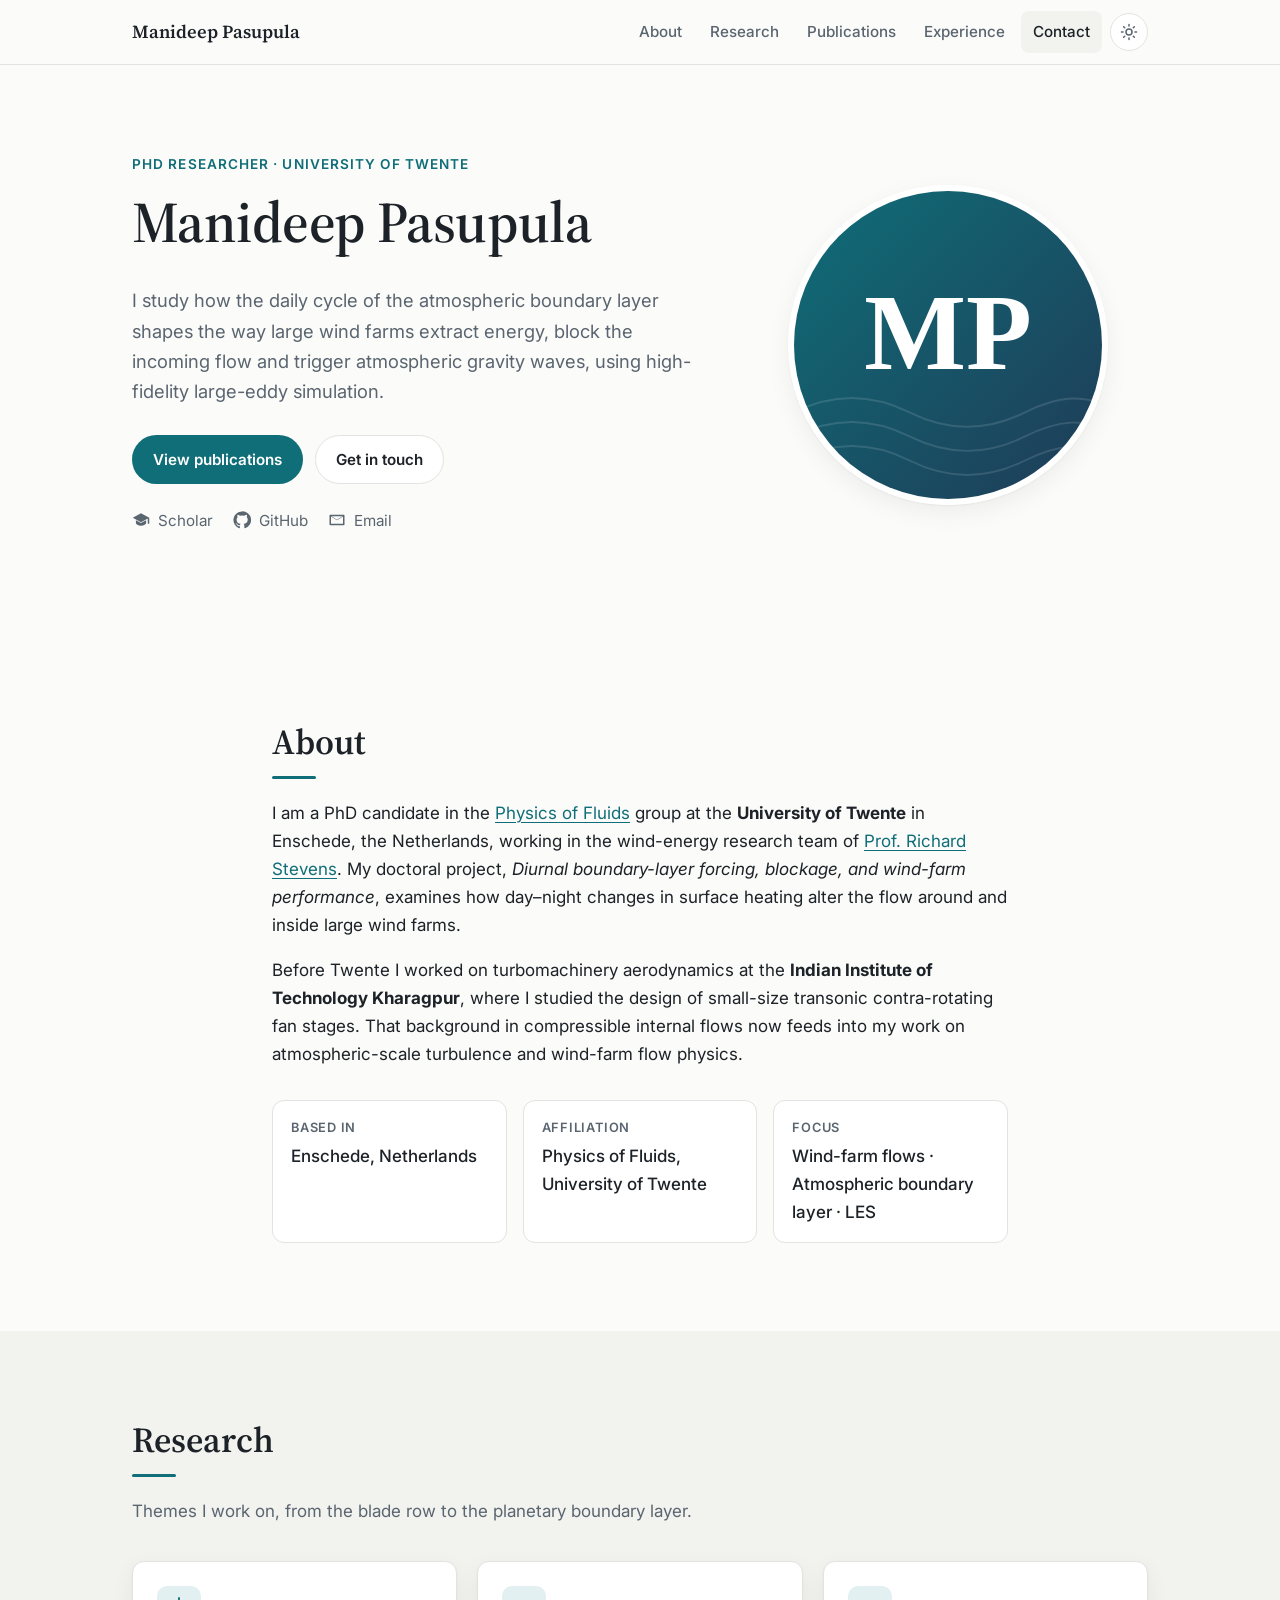
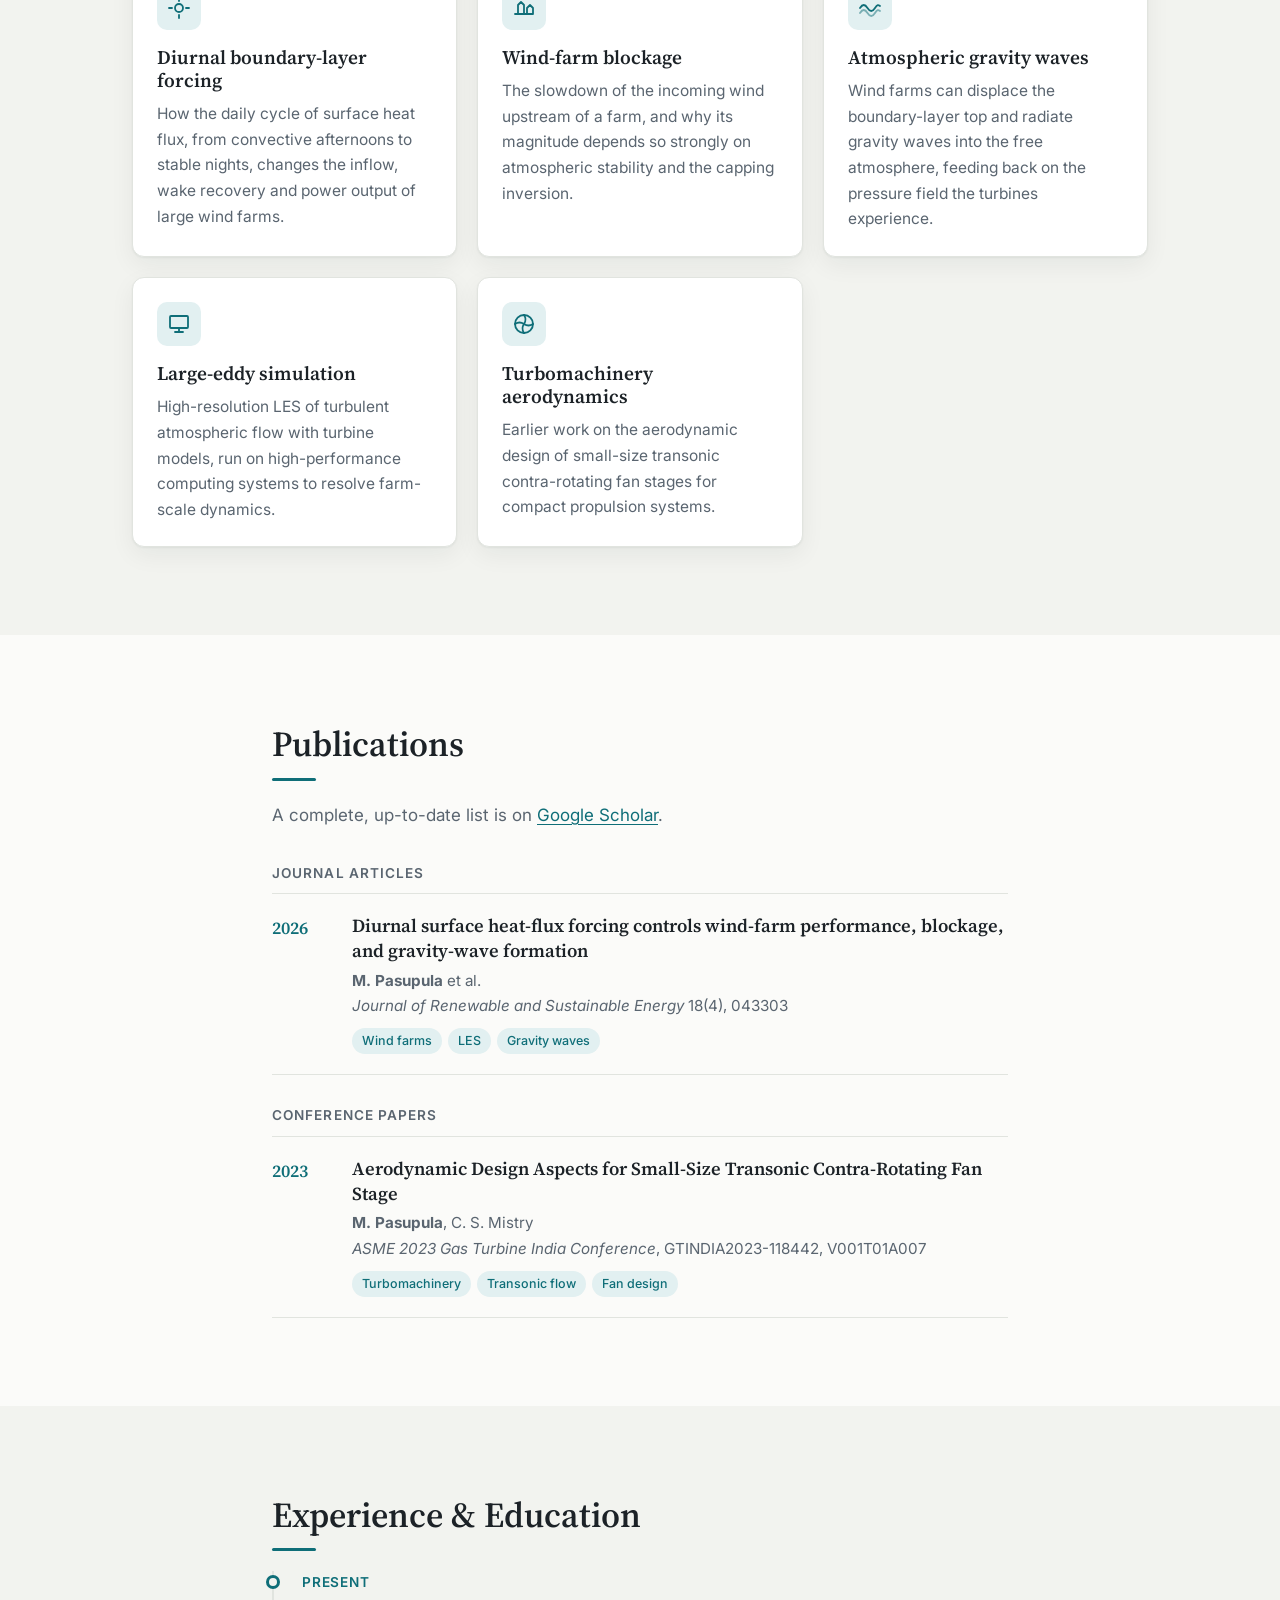
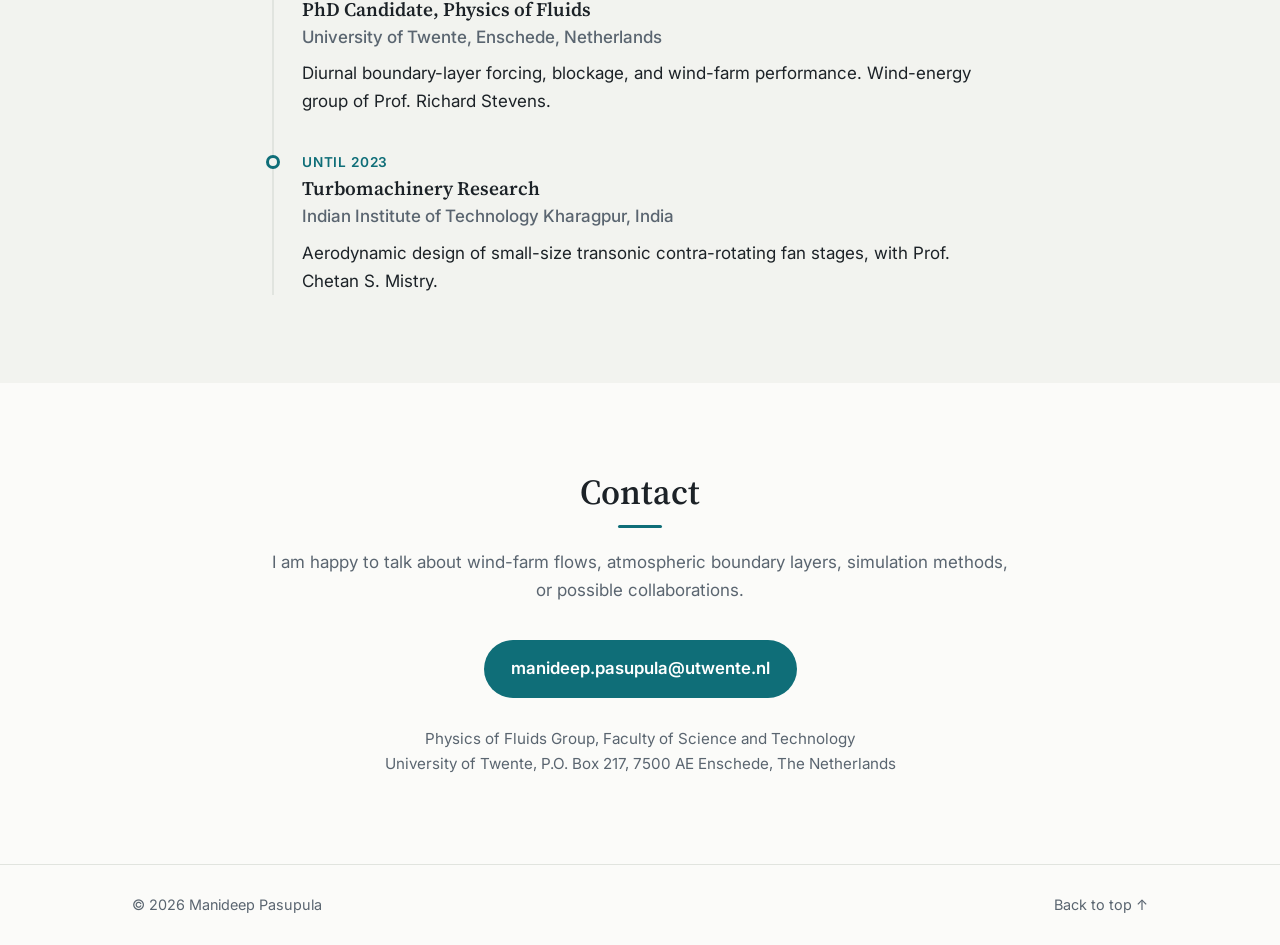
==== index.html @ 9b378dec "Add researcher portfolio website Static single-page site with about, research, publications, experie" ====
<!doctype html>
<html lang="en">
<head>
  <meta charset="utf-8">
  <meta name="viewport" content="width=device-width, initial-scale=1">
  <title>Manideep Pasupula | Wind Energy &amp; Atmospheric Flow Researcher</title>
  <meta name="description" content="Manideep Pasupula is a PhD researcher in the Physics of Fluids group at the University of Twente, studying how the diurnal atmospheric boundary layer shapes wind-farm performance, blockage and gravity waves.">
  <meta name="author" content="Manideep Pasupula">
  <meta property="og:title" content="Manideep Pasupula">
  <meta property="og:description" content="PhD researcher in wind-farm aerodynamics and atmospheric boundary-layer flows at the University of Twente.">
  <meta property="og:type" content="website">
  <link rel="icon" href="assets/img/favicon.svg" type="image/svg+xml">
  <link rel="preconnect" href="https://fonts.googleapis.com">
  <link rel="preconnect" href="https://fonts.gstatic.com" crossorigin>
  <link href="https://fonts.googleapis.com/css2?family=Inter:wght@400;500;600&family=Source+Serif+4:opsz,wght@8..60,500;8..60,600&display=swap" rel="stylesheet">
  <link rel="stylesheet" href="assets/css/style.css">
  <script>
    // Apply saved theme before paint to avoid a flash.
    try { const t = localStorage.getItem('theme'); if (t) document.documentElement.dataset.theme = t; } catch (e) {}
  </script>
</head>
<body>
  <a class="skip-link" href="#main">Skip to content</a>

  <header class="site-header">
    <nav class="nav container" aria-label="Primary">
      <a class="brand" href="#top">Manideep Pasupula</a>
      <button class="nav-toggle" aria-expanded="false" aria-controls="nav-links" aria-label="Open menu">
        <span></span><span></span><span></span>
      </button>
      <ul id="nav-links" class="nav-links">
        <li><a href="#about">About</a></li>
        <li><a href="#research">Research</a></li>
        <li><a href="#publications">Publications</a></li>
        <li><a href="#experience">Experience</a></li>
        <li><a href="#contact">Contact</a></li>
        <li>
          <button class="theme-toggle" aria-label="Toggle dark mode" title="Toggle dark mode">
            <svg class="icon-sun" viewBox="0 0 24 24" aria-hidden="true"><circle cx="12" cy="12" r="4"/><path d="M12 2v2M12 20v2M4.9 4.9l1.4 1.4M17.7 17.7l1.4 1.4M2 12h2M20 12h2M4.9 19.1l1.4-1.4M17.7 6.3l1.4-1.4"/></svg>
            <svg class="icon-moon" viewBox="0 0 24 24" aria-hidden="true"><path d="M21 12.8A9 9 0 1 1 11.2 3a7 7 0 0 0 9.8 9.8z"/></svg>
          </button>
        </li>
      </ul>
    </nav>
  </header>

  <main id="main">
    <!-- Hero -->
    <section id="top" class="hero">
      <div class="container hero-grid">
        <div class="hero-text">
          <p class="eyebrow">PhD Researcher · University of Twente</p>
          <h1>Manideep Pasupula</h1>
          <p class="lead">
            I study how the daily cycle of the atmospheric boundary layer shapes the way
            large wind farms extract energy, block the incoming flow and trigger atmospheric
            gravity waves, using high-fidelity large-eddy simulation.
          </p>
          <div class="hero-actions">
            <a class="btn btn-primary" href="#publications">View publications</a>
            <a class="btn btn-ghost" href="#contact">Get in touch</a>
          </div>
          <ul class="social" aria-label="Profiles">
            <li><a href="https://scholar.google.com/citations?user=fDZJsEsAAAAJ&amp;hl=en" target="_blank" rel="noopener" aria-label="Google Scholar">
              <svg viewBox="0 0 24 24" aria-hidden="true"><path d="M12 3 1 9l11 6 9-4.9V17h2V9L12 3zm-6.8 9.2V16c0 1.9 3 3.5 6.8 3.5s6.8-1.6 6.8-3.5v-3.8L12 16l-6.8-3.8z"/></svg>
              <span>Scholar</span></a></li>
            <li><a href="https://github.com/mpasupula" target="_blank" rel="noopener" aria-label="GitHub">
              <svg viewBox="0 0 24 24" aria-hidden="true"><path d="M12 .5a11.5 11.5 0 0 0-3.6 22.4c.6.1.8-.3.8-.6v-2c-3.2.7-3.9-1.5-3.9-1.5-.5-1.3-1.3-1.7-1.3-1.7-1-.7.1-.7.1-.7 1.2.1 1.8 1.2 1.8 1.2 1 1.8 2.8 1.3 3.5 1 .1-.8.4-1.3.7-1.6-2.6-.3-5.3-1.3-5.3-5.7 0-1.3.5-2.3 1.2-3.1-.1-.3-.5-1.5.1-3.1 0 0 1-.3 3.2 1.2a11 11 0 0 1 5.8 0c2.2-1.5 3.2-1.2 3.2-1.2.6 1.6.2 2.8.1 3.1.8.8 1.2 1.8 1.2 3.1 0 4.4-2.7 5.4-5.3 5.7.4.4.8 1.1.8 2.2v3.2c0 .3.2.7.8.6A11.5 11.5 0 0 0 12 .5z"/></svg>
              <span>GitHub</span></a></li>
            <li><a href="mailto:manideep.pasupula@utwente.nl" aria-label="Email">
              <svg viewBox="0 0 24 24" aria-hidden="true"><path d="M3 5h18a1 1 0 0 1 1 1v12a1 1 0 0 1-1 1H3a1 1 0 0 1-1-1V6a1 1 0 0 1 1-1zm9 7.2L4 7.3V17h16V7.3l-8 4.9zM4.6 7l7.4 4.5L19.4 7H4.6z"/></svg>
              <span>Email</span></a></li>
          </ul>
        </div>
        <figure class="hero-portrait">
          <!-- Replace assets/img/avatar.svg with a real photo (e.g. assets/img/portrait.jpg) when ready. -->
          <img src="assets/img/avatar.svg" alt="Portrait of Manideep Pasupula" width="320" height="320">
        </figure>
      </div>
      <canvas id="flow" class="flow-canvas" aria-hidden="true"></canvas>
    </section>

    <!-- About -->
    <section id="about" class="section">
      <div class="container narrow">
        <h2 class="section-title">About</h2>
        <p>
          I am a PhD candidate in the <a href="https://pof.tnw.utwente.nl/" target="_blank" rel="noopener">Physics of Fluids</a>
          group at the <strong>University of Twente</strong> in Enschede, the Netherlands, working in the
          wind-energy research team of <a href="https://stevensrjam.github.io/Website/" target="_blank" rel="noopener">Prof. Richard Stevens</a>.
          My doctoral project, <em>Diurnal boundary-layer forcing, blockage, and wind-farm performance</em>,
          examines how day–night changes in surface heating alter the flow around and inside
          large wind farms.
        </p>
        <p>
          Before Twente I worked on turbomachinery aerodynamics at the
          <strong>Indian Institute of Technology Kharagpur</strong>, where I studied the design of
          small-size transonic contra-rotating fan stages. That background in compressible
          internal flows now feeds into my work on atmospheric-scale turbulence and wind-farm
          flow physics.
        </p>
        <dl class="facts">
          <div><dt>Based in</dt><dd>Enschede, Netherlands</dd></div>
          <div><dt>Affiliation</dt><dd>Physics of Fluids, University of Twente</dd></div>
          <div><dt>Focus</dt><dd>Wind-farm flows · Atmospheric boundary layer · LES</dd></div>
        </dl>
      </div>
    </section>

    <!-- Research -->
    <section id="research" class="section alt">
      <div class="container">
        <h2 class="section-title">Research</h2>
        <p class="section-intro">Themes I work on, from the blade row to the planetary boundary layer.</p>
        <div class="cards">
          <article class="card">
            <div class="card-icon" aria-hidden="true">
              <svg viewBox="0 0 24 24"><circle cx="12" cy="12" r="4"/><path d="M12 2v3M12 19v3M2 12h3M19 12h3"/></svg>
            </div>
            <h3>Diurnal boundary-layer forcing</h3>
            <p>How the daily cycle of surface heat flux, from convective afternoons to stable
              nights, changes the inflow, wake recovery and power output of large wind farms.</p>
          </article>
          <article class="card">
            <div class="card-icon" aria-hidden="true">
              <svg viewBox="0 0 24 24"><path d="M3 18h18M6 18V9l3-3 3 3v9M15 18v-6l3-3 3 3v6"/></svg>
            </div>
            <h3>Wind-farm blockage</h3>
            <p>The slowdown of the incoming wind upstream of a farm, and why its magnitude
              depends so strongly on atmospheric stability and the capping inversion.</p>
          </article>
          <article class="card">
            <div class="card-icon" aria-hidden="true">
              <svg viewBox="0 0 24 24"><path d="M2 12c2.5-4 5-4 7.5 0s5 4 7.5 0 3.5-3 5-2"/><path d="M2 17c2.5-4 5-4 7.5 0s5 4 7.5 0 3.5-3 5-2" opacity=".5"/></svg>
            </div>
            <h3>Atmospheric gravity waves</h3>
            <p>Wind farms can displace the boundary-layer top and radiate gravity waves into the
              free atmosphere, feeding back on the pressure field the turbines experience.</p>
          </article>
          <article class="card">
            <div class="card-icon" aria-hidden="true">
              <svg viewBox="0 0 24 24"><rect x="3" y="4" width="18" height="12" rx="1"/><path d="M8 20h8M12 16v4"/></svg>
            </div>
            <h3>Large-eddy simulation</h3>
            <p>High-resolution LES of turbulent atmospheric flow with turbine models, run on
              high-performance computing systems to resolve farm-scale dynamics.</p>
          </article>
          <article class="card">
            <div class="card-icon" aria-hidden="true">
              <svg viewBox="0 0 24 24"><circle cx="12" cy="12" r="9"/><path d="M12 3c2 3 2 6 0 9s-2 6 0 9M3 12c3-2 6-2 9 0s6 2 9 0"/></svg>
            </div>
            <h3>Turbomachinery aerodynamics</h3>
            <p>Earlier work on the aerodynamic design of small-size transonic contra-rotating
              fan stages for compact propulsion systems.</p>
          </article>
        </div>
      </div>
    </section>

    <!-- Publications -->
    <section id="publications" class="section">
      <div class="container narrow">
        <h2 class="section-title">Publications</h2>
        <p class="section-intro">
          A complete, up-to-date list is on
          <a href="https://scholar.google.com/citations?user=fDZJsEsAAAAJ&amp;hl=en" target="_blank" rel="noopener">Google Scholar</a>.
        </p>

        <h3 class="pub-group">Journal articles</h3>
        <ol class="pubs" reversed>
          <li class="pub">
            <span class="pub-year">2026</span>
            <div>
              <p class="pub-title">
                <a href="https://pubs.aip.org/aip/jrse/article/18/4/043303/3399193/Diurnal-surface-heat-flux-forcing-controls-wind" target="_blank" rel="noopener">
                  Diurnal surface heat-flux forcing controls wind-farm performance, blockage, and gravity-wave formation</a>
              </p>
              <!-- TODO: confirm full author list -->
              <p class="pub-authors"><strong>M. Pasupula</strong> et al.</p>
              <p class="pub-venue"><em>Journal of Renewable and Sustainable Energy</em> 18(4), 043303</p>
              <div class="pub-tags"><span>Wind farms</span><span>LES</span><span>Gravity waves</span></div>
            </div>
          </li>
        </ol>

        <h3 class="pub-group">Conference papers</h3>
        <ol class="pubs" reversed>
          <li class="pub">
            <span class="pub-year">2023</span>
            <div>
              <p class="pub-title">
                <a href="https://doi.org/10.1115/GTINDIA2023-118442" target="_blank" rel="noopener">
                  Aerodynamic Design Aspects for Small-Size Transonic Contra-Rotating Fan Stage</a>
              </p>
              <p class="pub-authors"><strong>M. Pasupula</strong>, C. S. Mistry</p>
              <p class="pub-venue"><em>ASME 2023 Gas Turbine India Conference</em>, GTINDIA2023-118442, V001T01A007</p>
              <div class="pub-tags"><span>Turbomachinery</span><span>Transonic flow</span><span>Fan design</span></div>
            </div>
          </li>
        </ol>
      </div>
    </section>

    <!-- Experience -->
    <section id="experience" class="section alt">
      <div class="container narrow">
        <h2 class="section-title">Experience &amp; Education</h2>
        <ol class="timeline">
          <li>
            <p class="tl-when">Present</p>
            <h3>PhD Candidate, Physics of Fluids</h3>
            <p class="tl-where">University of Twente, Enschede, Netherlands</p>
            <p>Diurnal boundary-layer forcing, blockage, and wind-farm performance.
              Wind-energy group of Prof. Richard Stevens.</p>
          </li>
          <li>
            <p class="tl-when">Until 2023</p>
            <h3>Turbomachinery Research</h3>
            <p class="tl-where">Indian Institute of Technology Kharagpur, India</p>
            <p>Aerodynamic design of small-size transonic contra-rotating fan stages,
              with Prof. Chetan S. Mistry.</p>
          </li>
        </ol>
        <!-- Uncomment and point to your CV once it is in assets/:
        <p class="cv-link"><a class="btn btn-ghost" href="assets/cv.pdf">Download CV (PDF)</a></p>
        -->
      </div>
    </section>

    <!-- Contact -->
    <section id="contact" class="section">
      <div class="container narrow center">
        <h2 class="section-title">Contact</h2>
        <p class="section-intro">
          I am happy to talk about wind-farm flows, atmospheric boundary layers, simulation
          methods, or possible collaborations.
        </p>
        <a class="btn btn-primary btn-lg" href="mailto:manideep.pasupula@utwente.nl">manideep.pasupula@utwente.nl</a>
        <address class="address">
          Physics of Fluids Group, Faculty of Science and Technology<br>
          University of Twente, P.O. Box 217, 7500 AE Enschede, The Netherlands
        </address>
      </div>
    </section>
  </main>

  <footer class="site-footer">
    <div class="container">
      <p>© <span id="year">2026</span> Manideep Pasupula</p>
      <p><a href="#top">Back to top ↑</a></p>
    </div>
  </footer>

  <script src="assets/js/main.js" defer></script>
</body>
</html>
---- assets/css/style.css ----
/* ---------- Theme tokens ---------- */
:root {
  --bg: #fbfbf9;
  --bg-alt: #f2f3ef;
  --surface: #ffffff;
  --text: #1c2227;
  --muted: #5a6570;
  --border: #e1e4df;
  --accent: #0f6e78;
  --accent-strong: #0a5760;
  --accent-soft: #e2f0f1;
  --on-accent: #ffffff;
  --flow: 15, 110, 120;
  --shadow: 0 1px 2px rgba(20, 30, 40, .05), 0 8px 24px rgba(20, 30, 40, .06);
  --radius: 12px;
  --serif: "Source Serif 4", Georgia, "Times New Roman", serif;
  --sans: "Inter", system-ui, -apple-system, "Segoe UI", Roboto, sans-serif;
  color-scheme: light;
}

@media (prefers-color-scheme: dark) {
  :root:not([data-theme="light"]) {
    --bg: #11161a;
    --bg-alt: #161c21;
    --surface: #1b2228;
    --text: #e6eaed;
    --muted: #9aa6b0;
    --border: #2a333a;
    --accent: #5cc2cc;
    --accent-strong: #7fd3db;
    --accent-soft: #1b3438;
    --on-accent: #0b1a1c;
    --flow: 92, 194, 204;
    --shadow: 0 1px 2px rgba(0, 0, 0, .3), 0 8px 24px rgba(0, 0, 0, .25);
    color-scheme: dark;
  }
}

:root[data-theme="dark"] {
  --bg: #11161a;
  --bg-alt: #161c21;
  --surface: #1b2228;
  --text: #e6eaed;
  --muted: #9aa6b0;
  --border: #2a333a;
  --accent: #5cc2cc;
  --accent-strong: #7fd3db;
  --accent-soft: #1b3438;
  --on-accent: #0b1a1c;
  --flow: 92, 194, 204;
  --shadow: 0 1px 2px rgba(0, 0, 0, .3), 0 8px 24px rgba(0, 0, 0, .25);
  color-scheme: dark;
}

/* ---------- Base ---------- */
*, *::before, *::after { box-sizing: border-box; }
html { scroll-behavior: smooth; scroll-padding-top: 72px; }
body {
  margin: 0;
  background: var(--bg);
  color: var(--text);
  font: 400 17px/1.65 var(--sans);
  -webkit-font-smoothing: antialiased;
}
img { max-width: 100%; display: block; }
a { color: var(--accent); text-decoration-thickness: 1px; text-underline-offset: 3px; }
a:hover { color: var(--accent-strong); }
h1, h2, h3 { font-family: var(--serif); font-weight: 600; line-height: 1.2; margin: 0 0 .5em; }
p { margin: 0 0 1em; }

.container { width: 100%; max-width: 1080px; margin: 0 auto; padding: 0 16px; }
@media (min-width: 640px) { .container { padding: 0 32px; } }
.narrow { max-width: 800px; }
.center { text-align: center; }

.skip-link {
  position: absolute; left: -999px; top: 8px;
  background: var(--accent); color: #fff; padding: 8px 12px; border-radius: 6px; z-index: 100;
}
.skip-link:focus { left: 8px; }
:focus-visible { outline: 2px solid var(--accent); outline-offset: 3px; border-radius: 4px; }

/* ---------- Header / nav ---------- */
.site-header {
  position: sticky; top: 0; z-index: 50;
  background: color-mix(in srgb, var(--bg) 85%, transparent);
  backdrop-filter: saturate(1.4) blur(10px);
  border-bottom: 1px solid var(--border);
}
.nav { display: flex; align-items: center; justify-content: space-between; height: 64px; }
.brand { font-family: var(--serif); font-weight: 600; font-size: 1.15rem; color: var(--text); text-decoration: none; }
.nav-links { list-style: none; display: flex; align-items: center; gap: 4px; margin: 0; padding: 0; }
.nav-links a {
  display: block; padding: 8px 12px; border-radius: 8px;
  color: var(--muted); text-decoration: none; font-size: .95rem; font-weight: 500;
}
.nav-links a:hover, .nav-links a.active { color: var(--text); background: var(--bg-alt); }

.theme-toggle {
  display: grid; place-items: center; width: 38px; height: 38px; margin-left: 4px;
  border: 1px solid var(--border); border-radius: 50%; background: var(--surface);
  color: var(--muted); cursor: pointer;
}
.theme-toggle:hover { color: var(--text); }
.theme-toggle svg { width: 18px; height: 18px; fill: none; stroke: currentColor; stroke-width: 2; stroke-linecap: round; }
.theme-toggle .icon-moon { display: none; }
:root[data-theme="dark"] .theme-toggle .icon-sun { display: none; }
:root[data-theme="dark"] .theme-toggle .icon-moon { display: block; }
@media (prefers-color-scheme: dark) {
  :root:not([data-theme="light"]) .theme-toggle .icon-sun { display: none; }
  :root:not([data-theme="light"]) .theme-toggle .icon-moon { display: block; }
}

.nav-toggle {
  display: none; width: 40px; height: 40px; padding: 10px 9px;
  background: none; border: 0; cursor: pointer; flex-direction: column; justify-content: space-between;
}
.nav-toggle span { display: block; height: 2px; background: var(--text); border-radius: 2px; transition: transform .2s, opacity .2s; }
.nav-toggle[aria-expanded="true"] span:nth-child(1) { transform: translateY(7px) rotate(45deg); }
.nav-toggle[aria-expanded="true"] span:nth-child(2) { opacity: 0; }
.nav-toggle[aria-expanded="true"] span:nth-child(3) { transform: translateY(-7px) rotate(-45deg); }

@media (max-width: 760px) {
  .nav-toggle { display: flex; }
  .nav-links {
    position: absolute; top: 64px; left: 0; right: 0;
    flex-direction: column; align-items: stretch; gap: 0;
    padding: 8px 16px 16px; background: var(--bg); border-bottom: 1px solid var(--border);
    display: none;
  }
  .nav-links.open { display: flex; }
  .nav-links a { padding: 12px; }
  .theme-toggle { margin: 8px 12px 0; }
}

/* ---------- Hero ---------- */
.hero { position: relative; overflow: hidden; padding: 88px 0 96px; }
.flow-canvas { position: absolute; inset: 0; width: 100%; height: 100%; z-index: 0; pointer-events: none; }
.hero-grid { position: relative; z-index: 1; display: grid; grid-template-columns: 1.4fr 1fr; gap: 56px; align-items: center; }
.eyebrow { font-size: .85rem; font-weight: 600; letter-spacing: .08em; text-transform: uppercase; color: var(--accent); margin-bottom: 12px; }
.hero h1 { font-size: clamp(2.4rem, 6vw, 3.6rem); letter-spacing: -.01em; }
.lead { font-size: 1.15rem; color: var(--muted); max-width: 36em; }
.hero-actions { display: flex; flex-wrap: wrap; gap: 12px; margin: 28px 0 24px; }
.hero-portrait img {
  width: 100%; height: auto; max-width: 320px; margin-left: auto; aspect-ratio: 1; object-fit: cover;
  border-radius: 50%; border: 6px solid var(--surface); box-shadow: var(--shadow);
}
@media (max-width: 760px) {
  .hero { padding: 56px 0 64px; }
  .hero-grid { grid-template-columns: 1fr; gap: 32px; }
  .hero-portrait { order: -1; }
  .hero-portrait img { max-width: 160px; margin: 0; }
}

.btn {
  display: inline-flex; align-items: center; justify-content: center;
  padding: 11px 20px; border-radius: 999px; font-weight: 600; font-size: .95rem;
  text-decoration: none; border: 1px solid transparent; transition: background .15s, border-color .15s, color .15s;
}
.btn-primary, .btn-primary:hover { background: var(--accent); color: var(--on-accent); }
.btn-primary:hover { background: var(--accent-strong); }
.btn-ghost { border-color: var(--border); color: var(--text); background: var(--surface); }
.btn-ghost:hover { border-color: var(--accent); color: var(--accent); }
.btn-lg { font-size: 1.05rem; padding: 14px 26px; overflow-wrap: anywhere; }

.social { list-style: none; display: flex; flex-wrap: wrap; gap: 8px 20px; padding: 0; margin: 0; }
.social a { display: inline-flex; align-items: center; gap: 8px; color: var(--muted); text-decoration: none; font-size: .95rem; }
.social a:hover { color: var(--accent); }
.social svg { width: 18px; height: 18px; fill: currentColor; }

/* ---------- Sections ---------- */
.section { padding: 88px 0; }
.section.alt { background: var(--bg-alt); }
.section-title { font-size: clamp(1.7rem, 3.5vw, 2.2rem); margin-bottom: 20px; }
.section-title::after { content: ""; display: block; width: 44px; height: 3px; margin-top: 12px; background: var(--accent); border-radius: 2px; }
.center .section-title::after { margin-left: auto; margin-right: auto; }
.section-intro { color: var(--muted); margin-bottom: 36px; }
@media (max-width: 640px) { .section { padding: 64px 0; } }

.facts { display: grid; grid-template-columns: repeat(auto-fit, minmax(200px, 1fr)); gap: 16px; margin: 32px 0 0; }
.facts div { padding: 16px 18px; background: var(--surface); border: 1px solid var(--border); border-radius: var(--radius); }
.facts dt { font-size: .8rem; text-transform: uppercase; letter-spacing: .06em; color: var(--muted); font-weight: 600; }
.facts dd { margin: 4px 0 0; font-weight: 500; }

/* ---------- Research cards ---------- */
.cards { display: grid; grid-template-columns: repeat(auto-fill, minmax(280px, 1fr)); gap: 20px; }
.card {
  background: var(--surface); border: 1px solid var(--border); border-radius: var(--radius);
  padding: 24px; box-shadow: var(--shadow); transition: transform .2s, border-color .2s;
}
.card:hover { transform: translateY(-2px); border-color: color-mix(in srgb, var(--accent) 40%, var(--border)); }
.card h3 { font-size: 1.2rem; }
.card p { color: var(--muted); margin: 0; font-size: .97rem; }
.card-icon { display: grid; place-items: center; width: 44px; height: 44px; margin-bottom: 16px; border-radius: 10px; background: var(--accent-soft); color: var(--accent); }
.card-icon svg { width: 24px; height: 24px; fill: none; stroke: currentColor; stroke-width: 1.8; stroke-linecap: round; stroke-linejoin: round; }

/* ---------- Publications ---------- */
.pub-group { font-family: var(--sans); font-size: .85rem; text-transform: uppercase; letter-spacing: .08em; color: var(--muted); margin: 32px 0 12px; }
.pubs { list-style: none; padding: 0; margin: 0; }
.pub { display: grid; grid-template-columns: 64px 1fr; gap: 16px; padding: 20px 0; border-top: 1px solid var(--border); }
.pub:last-child { border-bottom: 1px solid var(--border); }
.pub-year { font-family: var(--serif); font-weight: 600; font-size: 1.1rem; color: var(--accent); }
.pub-title { font-family: var(--serif); font-size: 1.15rem; font-weight: 600; margin-bottom: 4px; line-height: 1.35; }
.pub-title a { color: var(--text); text-decoration: none; }
.pub-title a:hover { color: var(--accent); text-decoration: underline; }
.pub-authors, .pub-venue { margin: 0; color: var(--muted); font-size: .95rem; }
.pub-tags { display: flex; flex-wrap: wrap; gap: 6px; margin-top: 10px; }
.pub-tags span { font-size: .78rem; padding: 3px 10px; border-radius: 999px; background: var(--accent-soft); color: var(--accent); font-weight: 500; }
@media (max-width: 520px) { .pub { grid-template-columns: 1fr; gap: 4px; } }

/* ---------- Timeline ---------- */
.timeline { list-style: none; margin: 0; padding: 0 0 0 28px; border-left: 2px solid var(--border); }
.timeline li { position: relative; padding-bottom: 36px; }
.timeline li:last-child { padding-bottom: 0; }
.timeline li::before {
  content: ""; position: absolute; left: -36px; top: 4px; width: 14px; height: 14px;
  border-radius: 50%; background: var(--bg-alt); border: 3px solid var(--accent);
}
.tl-when { font-size: .85rem; font-weight: 600; color: var(--accent); margin-bottom: 4px; text-transform: uppercase; letter-spacing: .06em; }
.timeline h3 { font-size: 1.2rem; margin-bottom: 2px; }
.tl-where { color: var(--muted); font-weight: 500; margin-bottom: 8px; }
.timeline p:last-child { margin: 0; }
.cv-link { margin-top: 36px; }

/* ---------- Contact / footer ---------- */
.address { font-style: normal; color: var(--muted); margin-top: 28px; font-size: .95rem; }
.site-footer { border-top: 1px solid var(--border); padding: 28px 0; color: var(--muted); font-size: .9rem; }
.site-footer .container { display: flex; justify-content: space-between; flex-wrap: wrap; gap: 8px; }
.site-footer p { margin: 0; }
.site-footer a { color: var(--muted); text-decoration: none; }
.site-footer a:hover { color: var(--accent); }

/* ---------- Reveal on scroll ---------- */
.reveal { opacity: 0; transform: translateY(12px); transition: opacity .6s ease, transform .6s ease; }
.reveal.visible { opacity: 1; transform: none; }

@media (prefers-reduced-motion: reduce) {
  html { scroll-behavior: auto; }
  .reveal { opacity: 1; transform: none; transition: none; }
  .card { transition: none; }
}
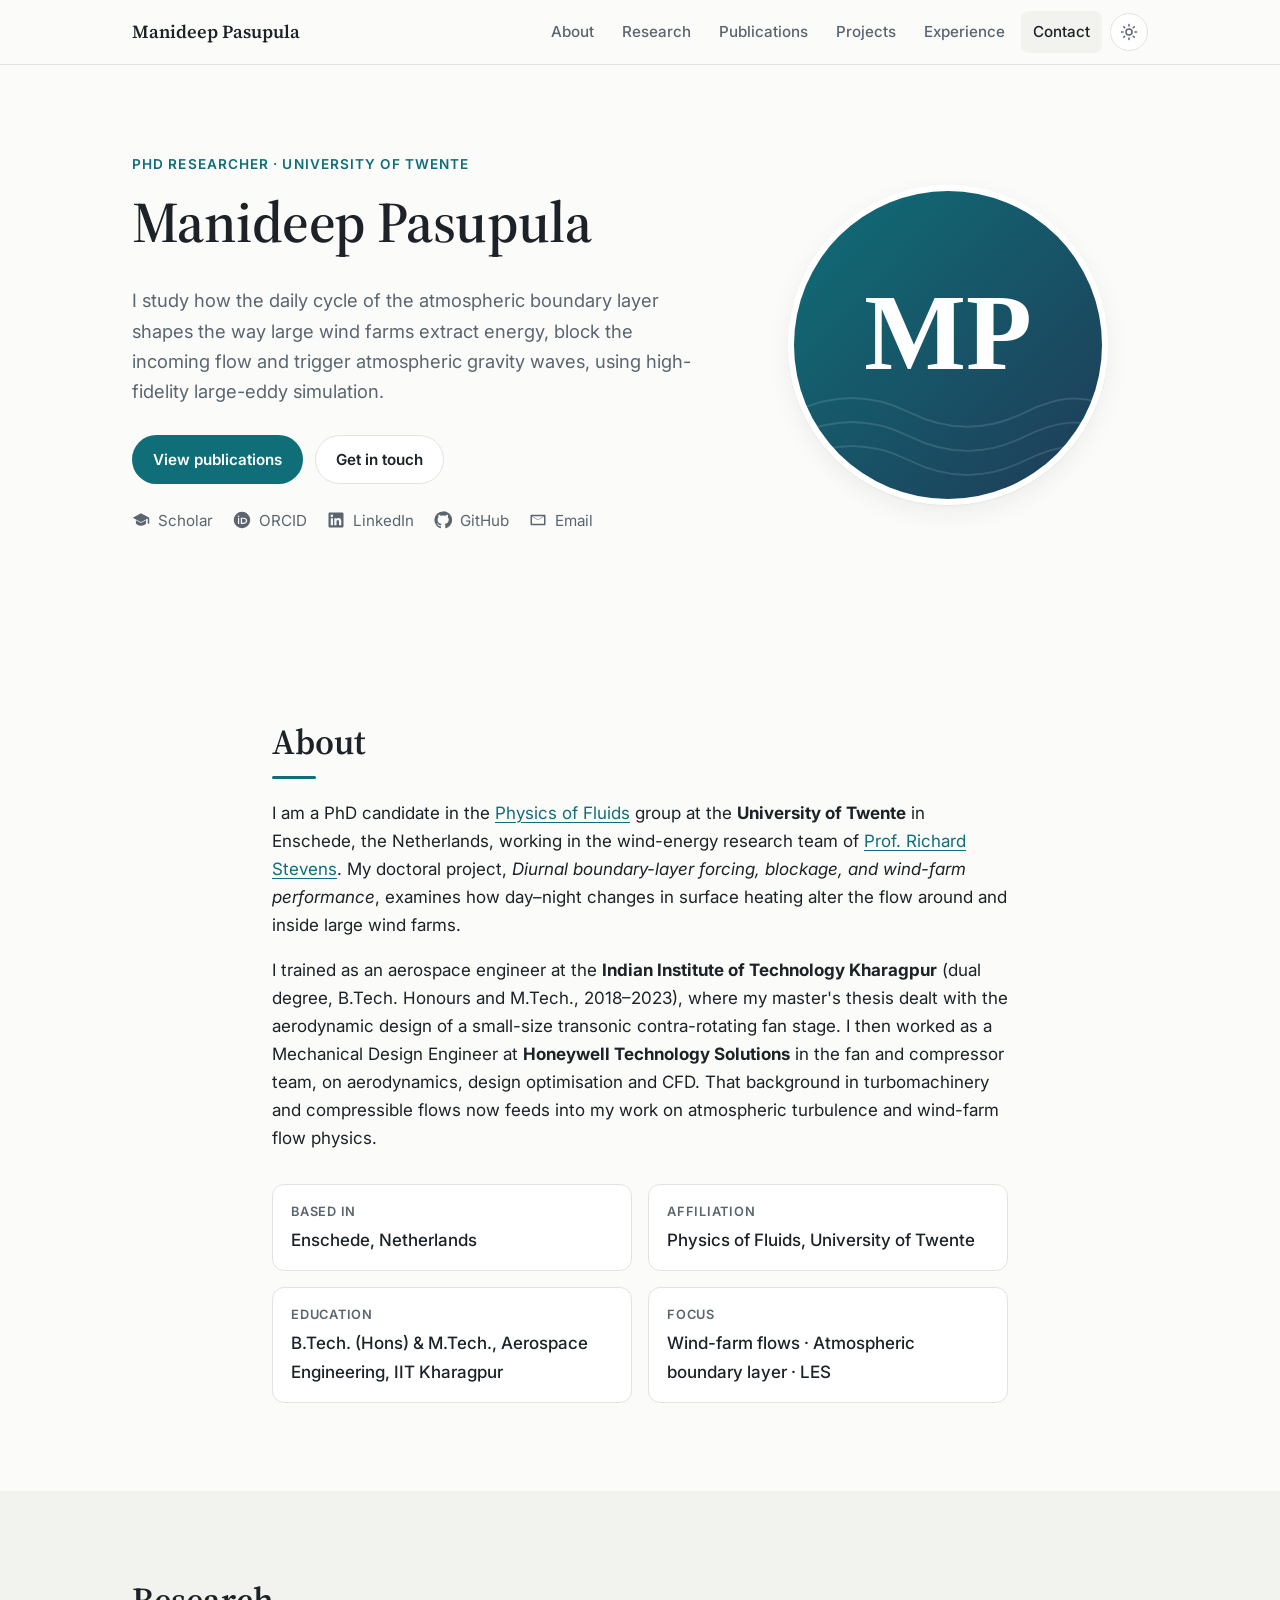
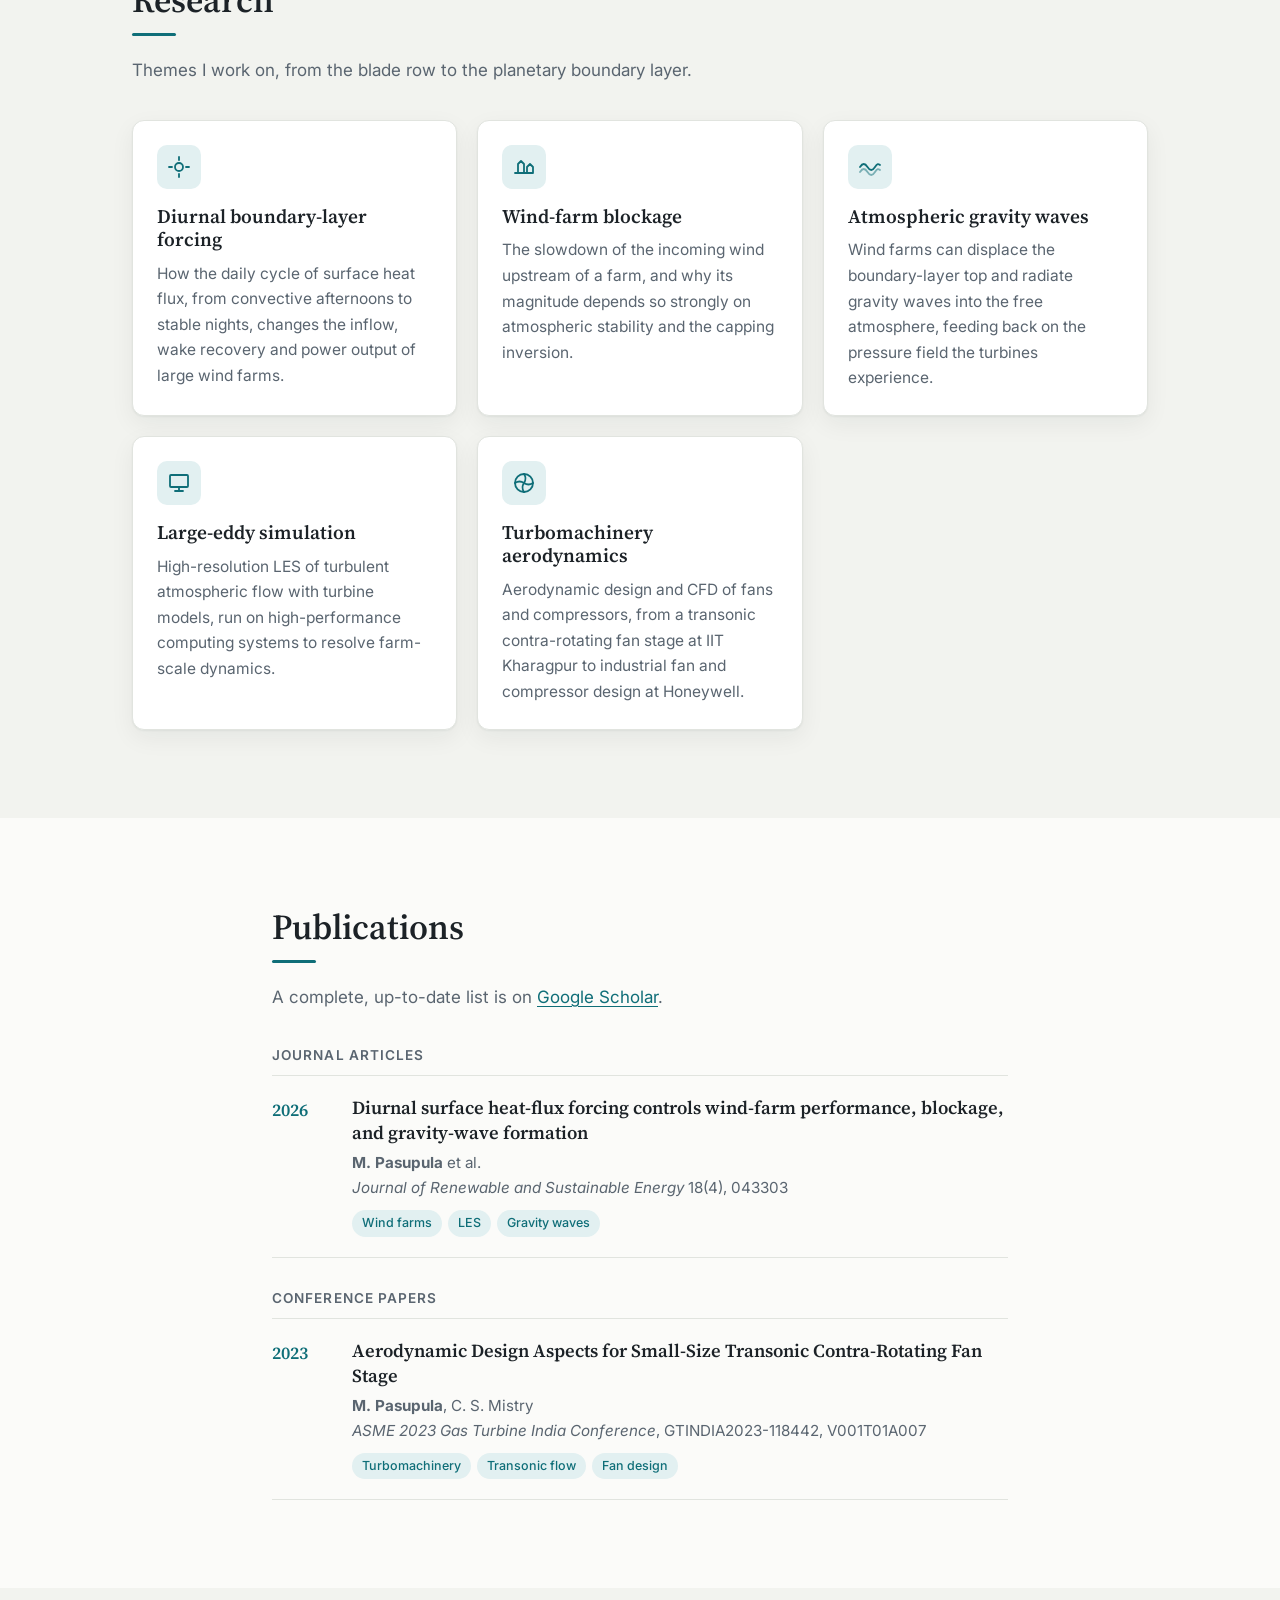
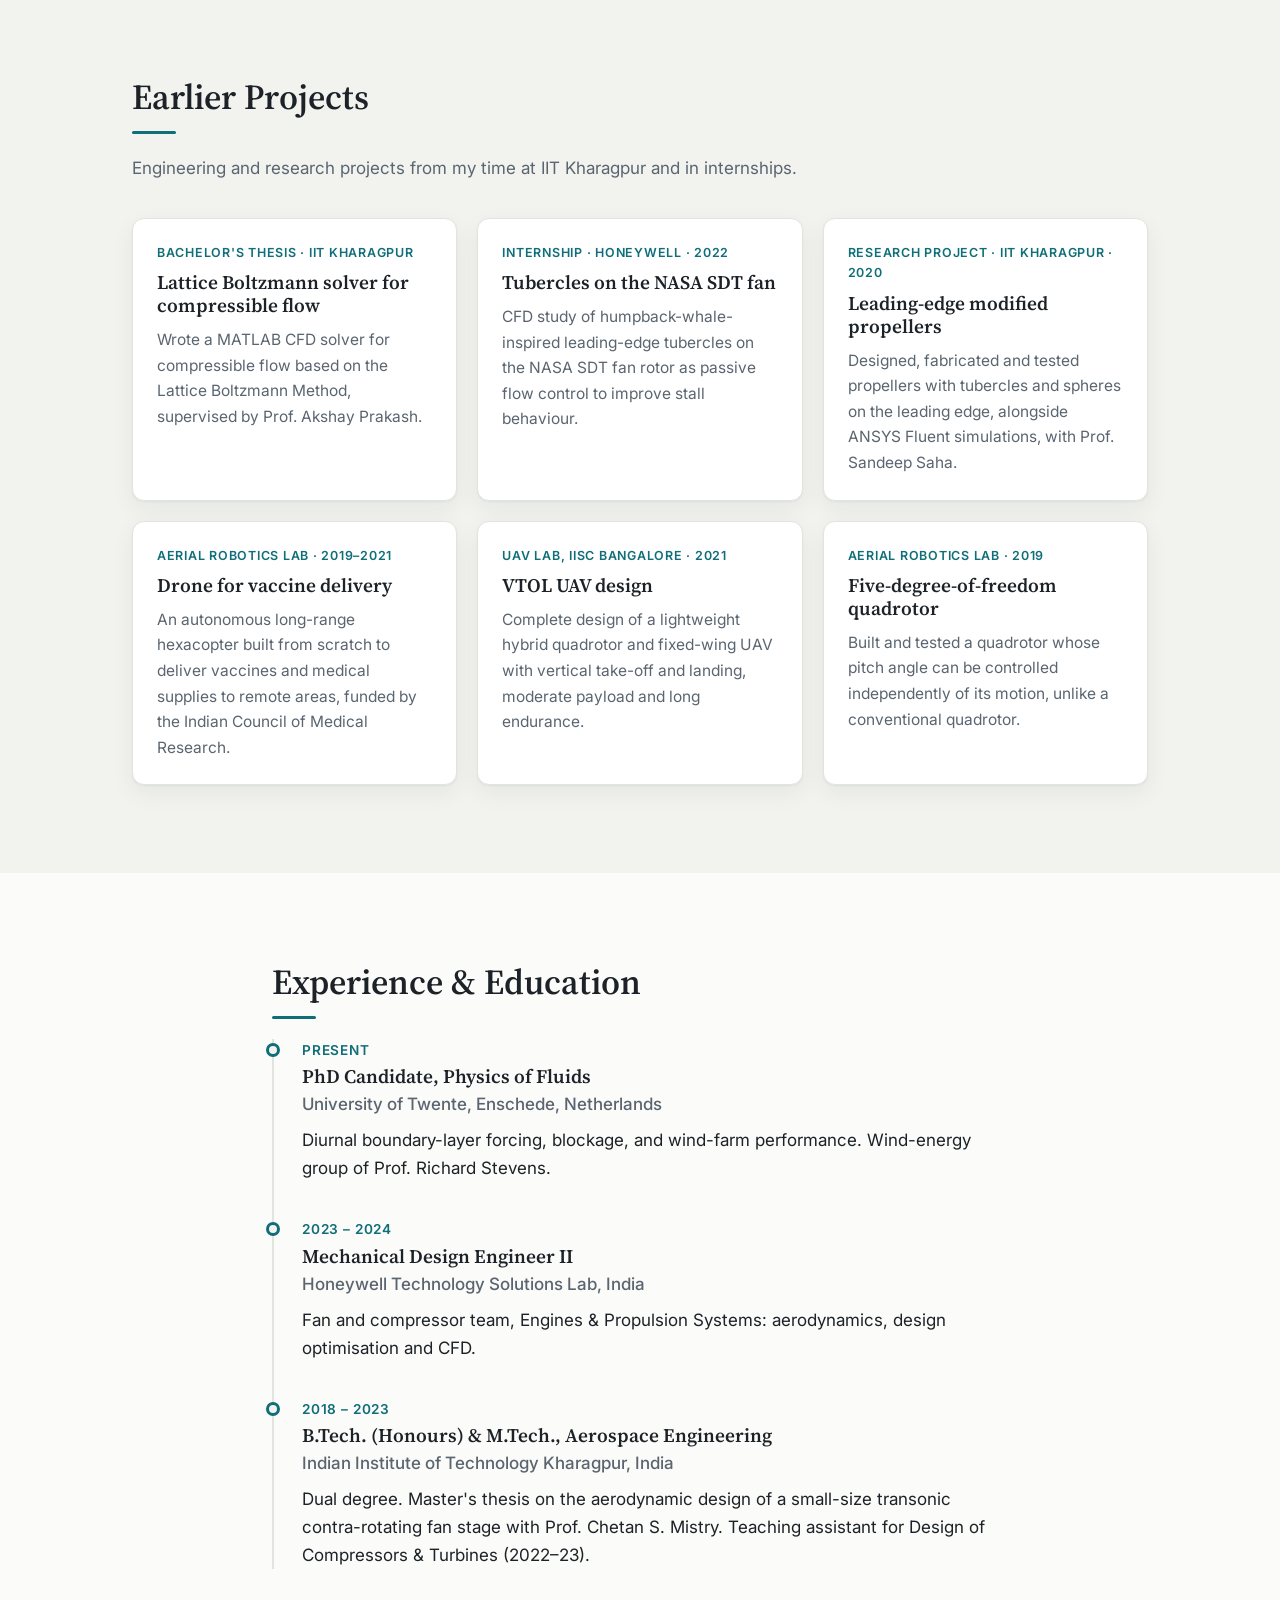
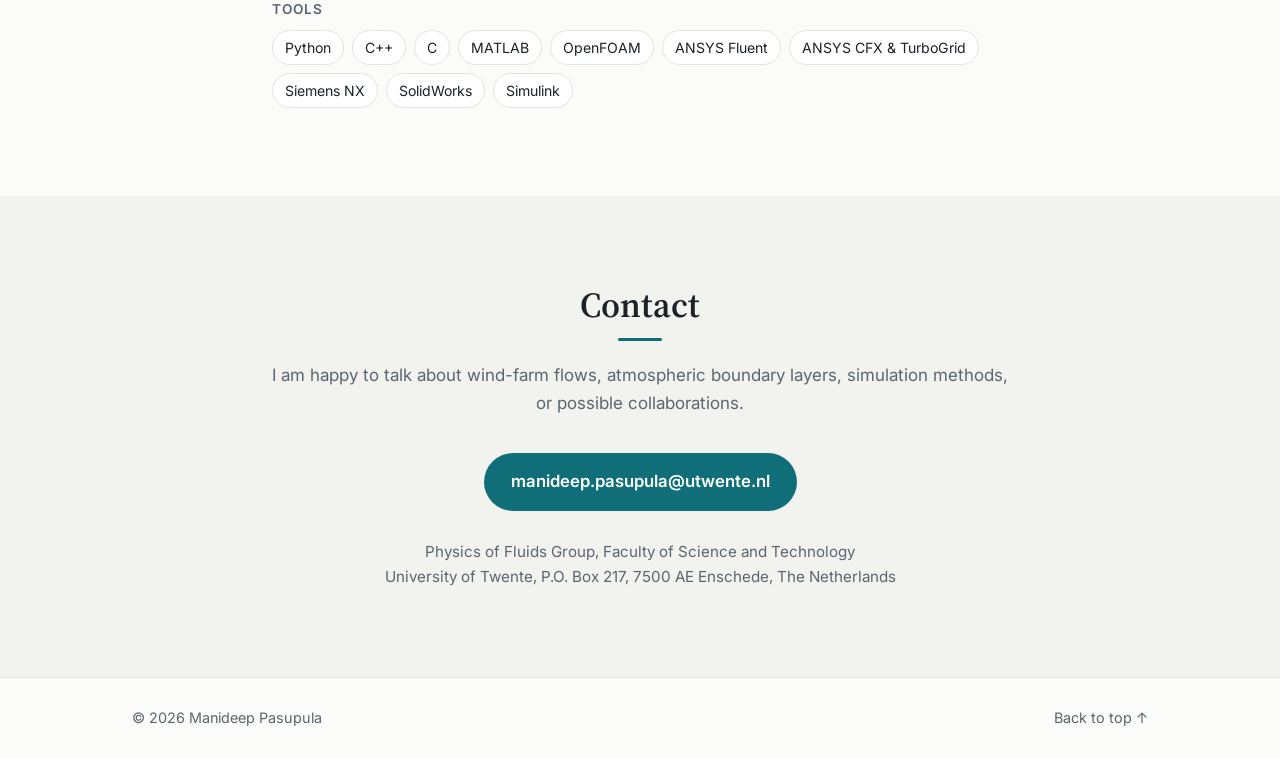
==== commit 487dcd13: "Add CV details, LinkedIn and ORCID Adds education, Honeywell role, earlier projects, tools, and prof" ====
--- a/index.html
+++ b/index.html
@@ -32,6 +32,7 @@
         <li><a href="#about">About</a></li>
         <li><a href="#research">Research</a></li>
         <li><a href="#publications">Publications</a></li>
+        <li><a href="#projects">Projects</a></li>
         <li><a href="#experience">Experience</a></li>
         <li><a href="#contact">Contact</a></li>
         <li>
@@ -64,6 +65,12 @@
             <li><a href="https://scholar.google.com/citations?user=fDZJsEsAAAAJ&amp;hl=en" target="_blank" rel="noopener" aria-label="Google Scholar">
               <svg viewBox="0 0 24 24" aria-hidden="true"><path d="M12 3 1 9l11 6 9-4.9V17h2V9L12 3zm-6.8 9.2V16c0 1.9 3 3.5 6.8 3.5s6.8-1.6 6.8-3.5v-3.8L12 16l-6.8-3.8z"/></svg>
               <span>Scholar</span></a></li>
+            <li><a href="https://orcid.org/0009-0003-1359-6915" target="_blank" rel="noopener" aria-label="ORCID">
+              <svg viewBox="0 0 24 24" aria-hidden="true"><path d="M12 1a11 11 0 1 0 0 22 11 11 0 0 0 0-22zM8.2 17.2H6.6V8.9h1.6v8.3zM7.4 7.9a1 1 0 1 1 0-2 1 1 0 0 1 0 2zm3 9.3V8.9h3.6c3.4 0 4.9 2.4 4.9 4.2 0 2-1.5 4.1-4.9 4.1h-3.6zm1.6-1.4h1.9c2.5 0 3.3-1.6 3.3-2.7 0-1.9-1.2-2.8-3.3-2.8H12v5.5z"/></svg>
+              <span>ORCID</span></a></li>
+            <li><a href="https://www.linkedin.com/in/manideep-pasupula-3b10b51a9/" target="_blank" rel="noopener" aria-label="LinkedIn">
+              <svg viewBox="0 0 24 24" aria-hidden="true"><path d="M20.4 2H3.6A1.6 1.6 0 0 0 2 3.6v16.8A1.6 1.6 0 0 0 3.6 22h16.8a1.6 1.6 0 0 0 1.6-1.6V3.6A1.6 1.6 0 0 0 20.4 2zM8 19H5V9.5h3V19zM6.5 8.2a1.7 1.7 0 1 1 0-3.5 1.7 1.7 0 0 1 0 3.5zM19 19h-3v-4.6c0-1.1 0-2.5-1.5-2.5s-1.8 1.2-1.8 2.4V19h-3V9.5h2.9v1.3a3.2 3.2 0 0 1 2.8-1.6c3 0 3.6 2 3.6 4.6V19z"/></svg>
+              <span>LinkedIn</span></a></li>
             <li><a href="https://github.com/mpasupula" target="_blank" rel="noopener" aria-label="GitHub">
               <svg viewBox="0 0 24 24" aria-hidden="true"><path d="M12 .5a11.5 11.5 0 0 0-3.6 22.4c.6.1.8-.3.8-.6v-2c-3.2.7-3.9-1.5-3.9-1.5-.5-1.3-1.3-1.7-1.3-1.7-1-.7.1-.7.1-.7 1.2.1 1.8 1.2 1.8 1.2 1 1.8 2.8 1.3 3.5 1 .1-.8.4-1.3.7-1.6-2.6-.3-5.3-1.3-5.3-5.7 0-1.3.5-2.3 1.2-3.1-.1-.3-.5-1.5.1-3.1 0 0 1-.3 3.2 1.2a11 11 0 0 1 5.8 0c2.2-1.5 3.2-1.2 3.2-1.2.6 1.6.2 2.8.1 3.1.8.8 1.2 1.8 1.2 3.1 0 4.4-2.7 5.4-5.3 5.7.4.4.8 1.1.8 2.2v3.2c0 .3.2.7.8.6A11.5 11.5 0 0 0 12 .5z"/></svg>
               <span>GitHub</span></a></li>
@@ -93,15 +100,19 @@
           large wind farms.
         </p>
         <p>
-          Before Twente I worked on turbomachinery aerodynamics at the
-          <strong>Indian Institute of Technology Kharagpur</strong>, where I studied the design of
-          small-size transonic contra-rotating fan stages. That background in compressible
-          internal flows now feeds into my work on atmospheric-scale turbulence and wind-farm
+          I trained as an aerospace engineer at the <strong>Indian Institute of Technology
+          Kharagpur</strong> (dual degree, B.Tech. Honours and M.Tech., 2018–2023), where my
+          master's thesis dealt with the aerodynamic design of a small-size transonic
+          contra-rotating fan stage. I then worked as a Mechanical Design Engineer at
+          <strong>Honeywell Technology Solutions</strong> in the fan and compressor team, on
+          aerodynamics, design optimisation and CFD. That background in turbomachinery and
+          compressible flows now feeds into my work on atmospheric turbulence and wind-farm
           flow physics.
         </p>
         <dl class="facts">
           <div><dt>Based in</dt><dd>Enschede, Netherlands</dd></div>
           <div><dt>Affiliation</dt><dd>Physics of Fluids, University of Twente</dd></div>
+          <div><dt>Education</dt><dd>B.Tech. (Hons) &amp; M.Tech., Aerospace Engineering, IIT Kharagpur</dd></div>
           <div><dt>Focus</dt><dd>Wind-farm flows · Atmospheric boundary layer · LES</dd></div>
         </dl>
       </div>
@@ -150,8 +161,9 @@
               <svg viewBox="0 0 24 24"><circle cx="12" cy="12" r="9"/><path d="M12 3c2 3 2 6 0 9s-2 6 0 9M3 12c3-2 6-2 9 0s6 2 9 0"/></svg>
             </div>
             <h3>Turbomachinery aerodynamics</h3>
-            <p>Earlier work on the aerodynamic design of small-size transonic contra-rotating
-              fan stages for compact propulsion systems.</p>
+            <p>Aerodynamic design and CFD of fans and compressors, from a transonic
+              contra-rotating fan stage at IIT Kharagpur to industrial fan and compressor design
+              at Honeywell.</p>
           </article>
         </div>
       </div>
@@ -175,7 +187,6 @@
                 <a href="https://pubs.aip.org/aip/jrse/article/18/4/043303/3399193/Diurnal-surface-heat-flux-forcing-controls-wind" target="_blank" rel="noopener">
                   Diurnal surface heat-flux forcing controls wind-farm performance, blockage, and gravity-wave formation</a>
               </p>
-              <!-- TODO: confirm full author list -->
               <p class="pub-authors"><strong>M. Pasupula</strong> et al.</p>
               <p class="pub-venue"><em>Journal of Renewable and Sustainable Energy</em> 18(4), 043303</p>
               <div class="pub-tags"><span>Wind farms</span><span>LES</span><span>Gravity waves</span></div>
@@ -201,8 +212,54 @@
       </div>
     </section>
 
+    <!-- Earlier projects -->
+    <section id="projects" class="section alt">
+      <div class="container">
+        <h2 class="section-title">Earlier Projects</h2>
+        <p class="section-intro">Engineering and research projects from my time at IIT Kharagpur and in internships.</p>
+        <div class="cards">
+          <article class="card">
+            <p class="card-meta">Bachelor's thesis · IIT Kharagpur</p>
+            <h3>Lattice Boltzmann solver for compressible flow</h3>
+            <p>Wrote a MATLAB CFD solver for compressible flow based on the Lattice Boltzmann
+              Method, supervised by Prof. Akshay Prakash.</p>
+          </article>
+          <article class="card">
+            <p class="card-meta">Internship · Honeywell · 2022</p>
+            <h3>Tubercles on the NASA SDT fan</h3>
+            <p>CFD study of humpback-whale-inspired leading-edge tubercles on the NASA SDT fan
+              rotor as passive flow control to improve stall behaviour.</p>
+          </article>
+          <article class="card">
+            <p class="card-meta">Research project · IIT Kharagpur · 2020</p>
+            <h3>Leading-edge modified propellers</h3>
+            <p>Designed, fabricated and tested propellers with tubercles and spheres on the
+              leading edge, alongside ANSYS Fluent simulations, with Prof. Sandeep Saha.</p>
+          </article>
+          <article class="card">
+            <p class="card-meta">Aerial Robotics Lab · 2019–2021</p>
+            <h3>Drone for vaccine delivery</h3>
+            <p>An autonomous long-range hexacopter built from scratch to deliver vaccines and
+              medical supplies to remote areas, funded by the Indian Council of Medical Research.</p>
+          </article>
+          <article class="card">
+            <p class="card-meta">UAV Lab, IISc Bangalore · 2021</p>
+            <h3>VTOL UAV design</h3>
+            <p>Complete design of a lightweight hybrid quadrotor and fixed-wing UAV with vertical
+              take-off and landing, moderate payload and long endurance.</p>
+          </article>
+          <article class="card">
+            <p class="card-meta">Aerial Robotics Lab · 2019</p>
+            <h3>Five-degree-of-freedom quadrotor</h3>
+            <p>Built and tested a quadrotor whose pitch angle can be controlled independently of
+              its motion, unlike a conventional quadrotor.</p>
+          </article>
+        </div>
+      </div>
+    </section>
+
     <!-- Experience -->
-    <section id="experience" class="section alt">
+    <section id="experience" class="section">
       <div class="container narrow">
         <h2 class="section-title">Experience &amp; Education</h2>
         <ol class="timeline">
@@ -214,13 +271,26 @@
               Wind-energy group of Prof. Richard Stevens.</p>
           </li>
           <li>
-            <p class="tl-when">Until 2023</p>
-            <h3>Turbomachinery Research</h3>
+            <p class="tl-when">2023 – 2024</p>
+            <h3>Mechanical Design Engineer II</h3>
+            <p class="tl-where">Honeywell Technology Solutions Lab, India</p>
+            <p>Fan and compressor team, Engines &amp; Propulsion Systems: aerodynamics, design
+              optimisation and CFD.</p>
+          </li>
+          <li>
+            <p class="tl-when">2018 – 2023</p>
+            <h3>B.Tech. (Honours) &amp; M.Tech., Aerospace Engineering</h3>
             <p class="tl-where">Indian Institute of Technology Kharagpur, India</p>
-            <p>Aerodynamic design of small-size transonic contra-rotating fan stages,
-              with Prof. Chetan S. Mistry.</p>
+            <p>Dual degree. Master's thesis on the aerodynamic design of a small-size transonic
+              contra-rotating fan stage with Prof. Chetan S. Mistry. Teaching assistant for
+              Design of Compressors &amp; Turbines (2022–23).</p>
           </li>
         </ol>
+        <h3 class="pub-group">Tools</h3>
+        <ul class="skills">
+          <li>Python</li><li>C++</li><li>C</li><li>MATLAB</li><li>OpenFOAM</li><li>ANSYS Fluent</li>
+          <li>ANSYS CFX &amp; TurboGrid</li><li>Siemens NX</li><li>SolidWorks</li><li>Simulink</li>
+        </ul>
         <!-- Uncomment and point to your CV once it is in assets/:
         <p class="cv-link"><a class="btn btn-ghost" href="assets/cv.pdf">Download CV (PDF)</a></p>
         -->
@@ -228,7 +298,7 @@
     </section>
 
     <!-- Contact -->
-    <section id="contact" class="section">
+    <section id="contact" class="section alt">
       <div class="container narrow center">
         <h2 class="section-title">Contact</h2>
         <p class="section-intro">
--- a/assets/css/style.css
+++ b/assets/css/style.css
@@ -120,7 +120,7 @@
 .nav-toggle[aria-expanded="true"] span:nth-child(2) { opacity: 0; }
 .nav-toggle[aria-expanded="true"] span:nth-child(3) { transform: translateY(-7px) rotate(-45deg); }
 
-@media (max-width: 760px) {
+@media (max-width: 900px) {
   .nav-toggle { display: flex; }
   .nav-links {
     position: absolute; top: 64px; left: 0; right: 0;
@@ -177,7 +177,7 @@
 .section-intro { color: var(--muted); margin-bottom: 36px; }
 @media (max-width: 640px) { .section { padding: 64px 0; } }
 
-.facts { display: grid; grid-template-columns: repeat(auto-fit, minmax(200px, 1fr)); gap: 16px; margin: 32px 0 0; }
+.facts { display: grid; grid-template-columns: repeat(auto-fit, minmax(260px, 1fr)); gap: 16px; margin: 32px 0 0; }
 .facts div { padding: 16px 18px; background: var(--surface); border: 1px solid var(--border); border-radius: var(--radius); }
 .facts dt { font-size: .8rem; text-transform: uppercase; letter-spacing: .06em; color: var(--muted); font-weight: 600; }
 .facts dd { margin: 4px 0 0; font-weight: 500; }
@@ -239,3 +239,8 @@
   .reveal { opacity: 1; transform: none; transition: none; }
   .card { transition: none; }
 }
+
+/* ---------- Project meta & skills ---------- */
+.card-meta { font-size: .78rem !important; font-weight: 600; text-transform: uppercase; letter-spacing: .06em; color: var(--accent) !important; margin: 0 0 8px !important; }
+.skills { list-style: none; display: flex; flex-wrap: wrap; gap: 8px; padding: 0; margin: 0; }
+.skills li { padding: 5px 12px; border: 1px solid var(--border); border-radius: 999px; background: var(--surface); font-size: .88rem; }
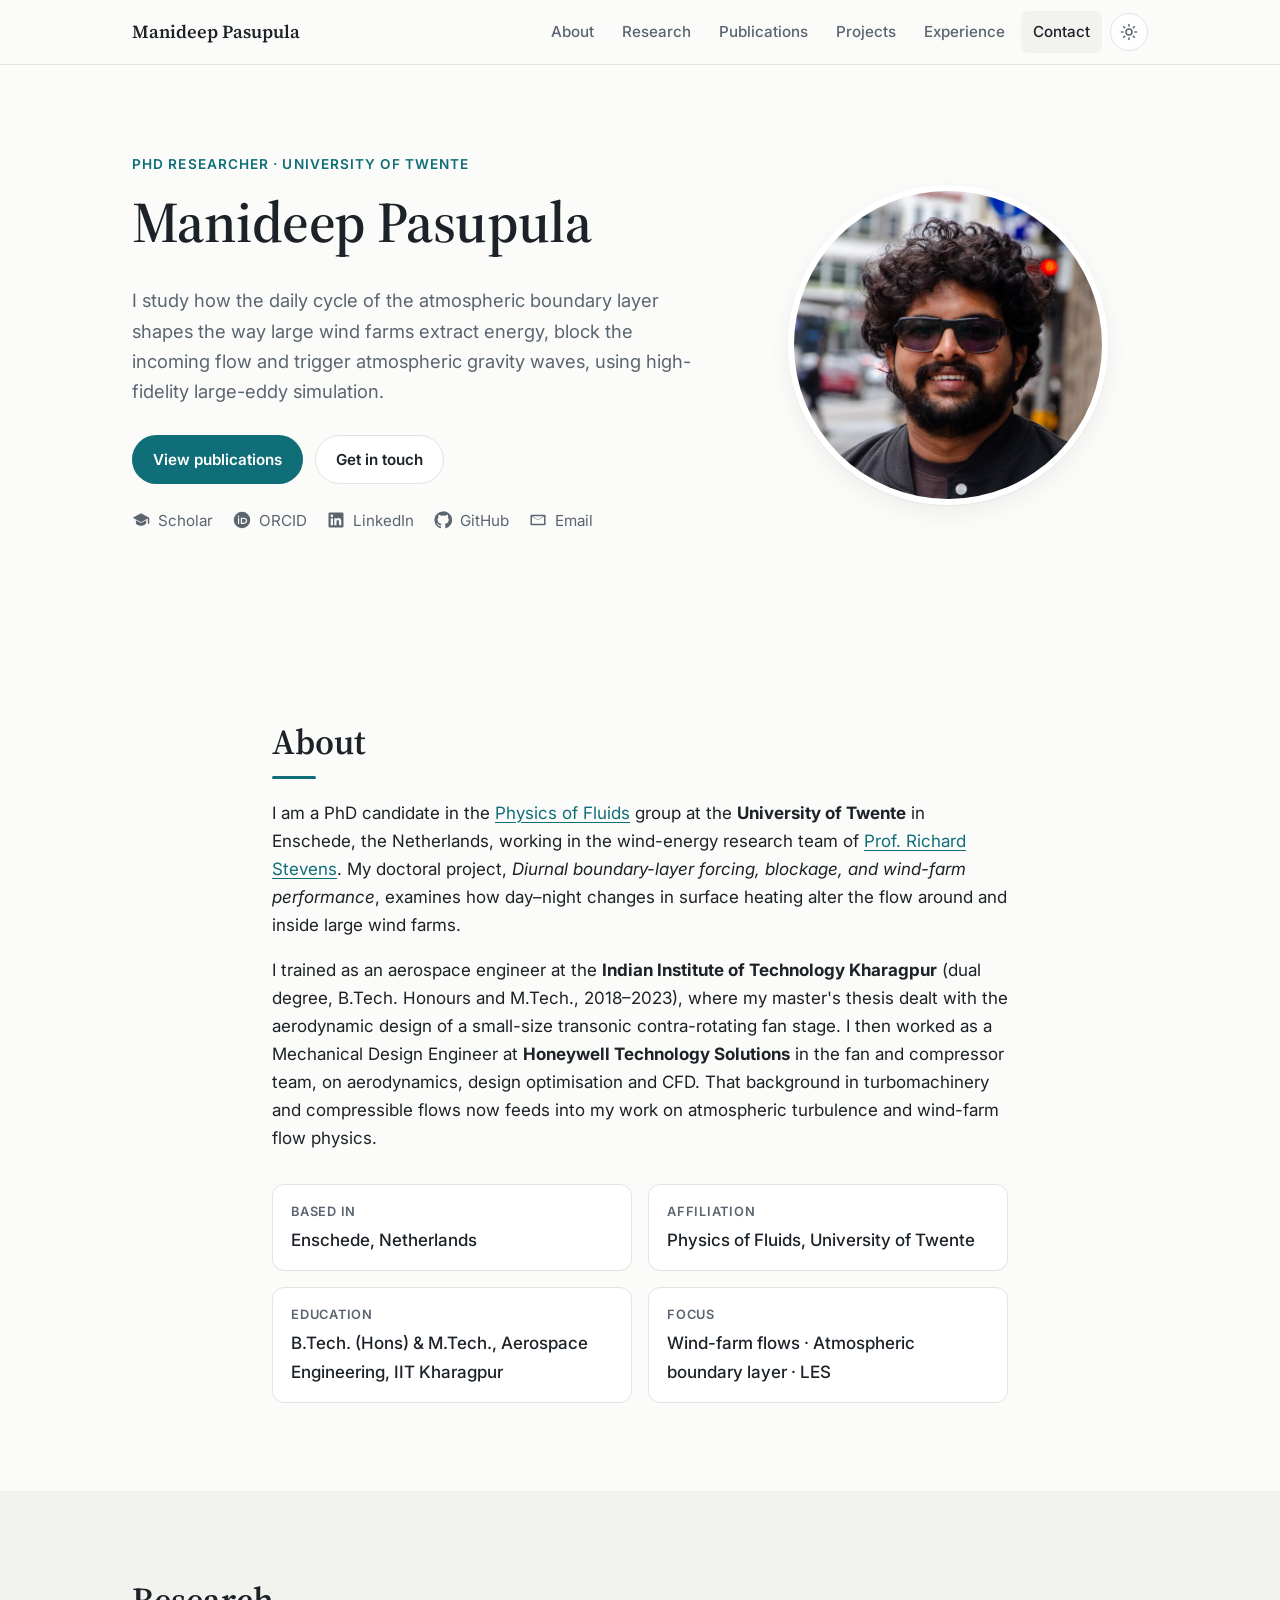
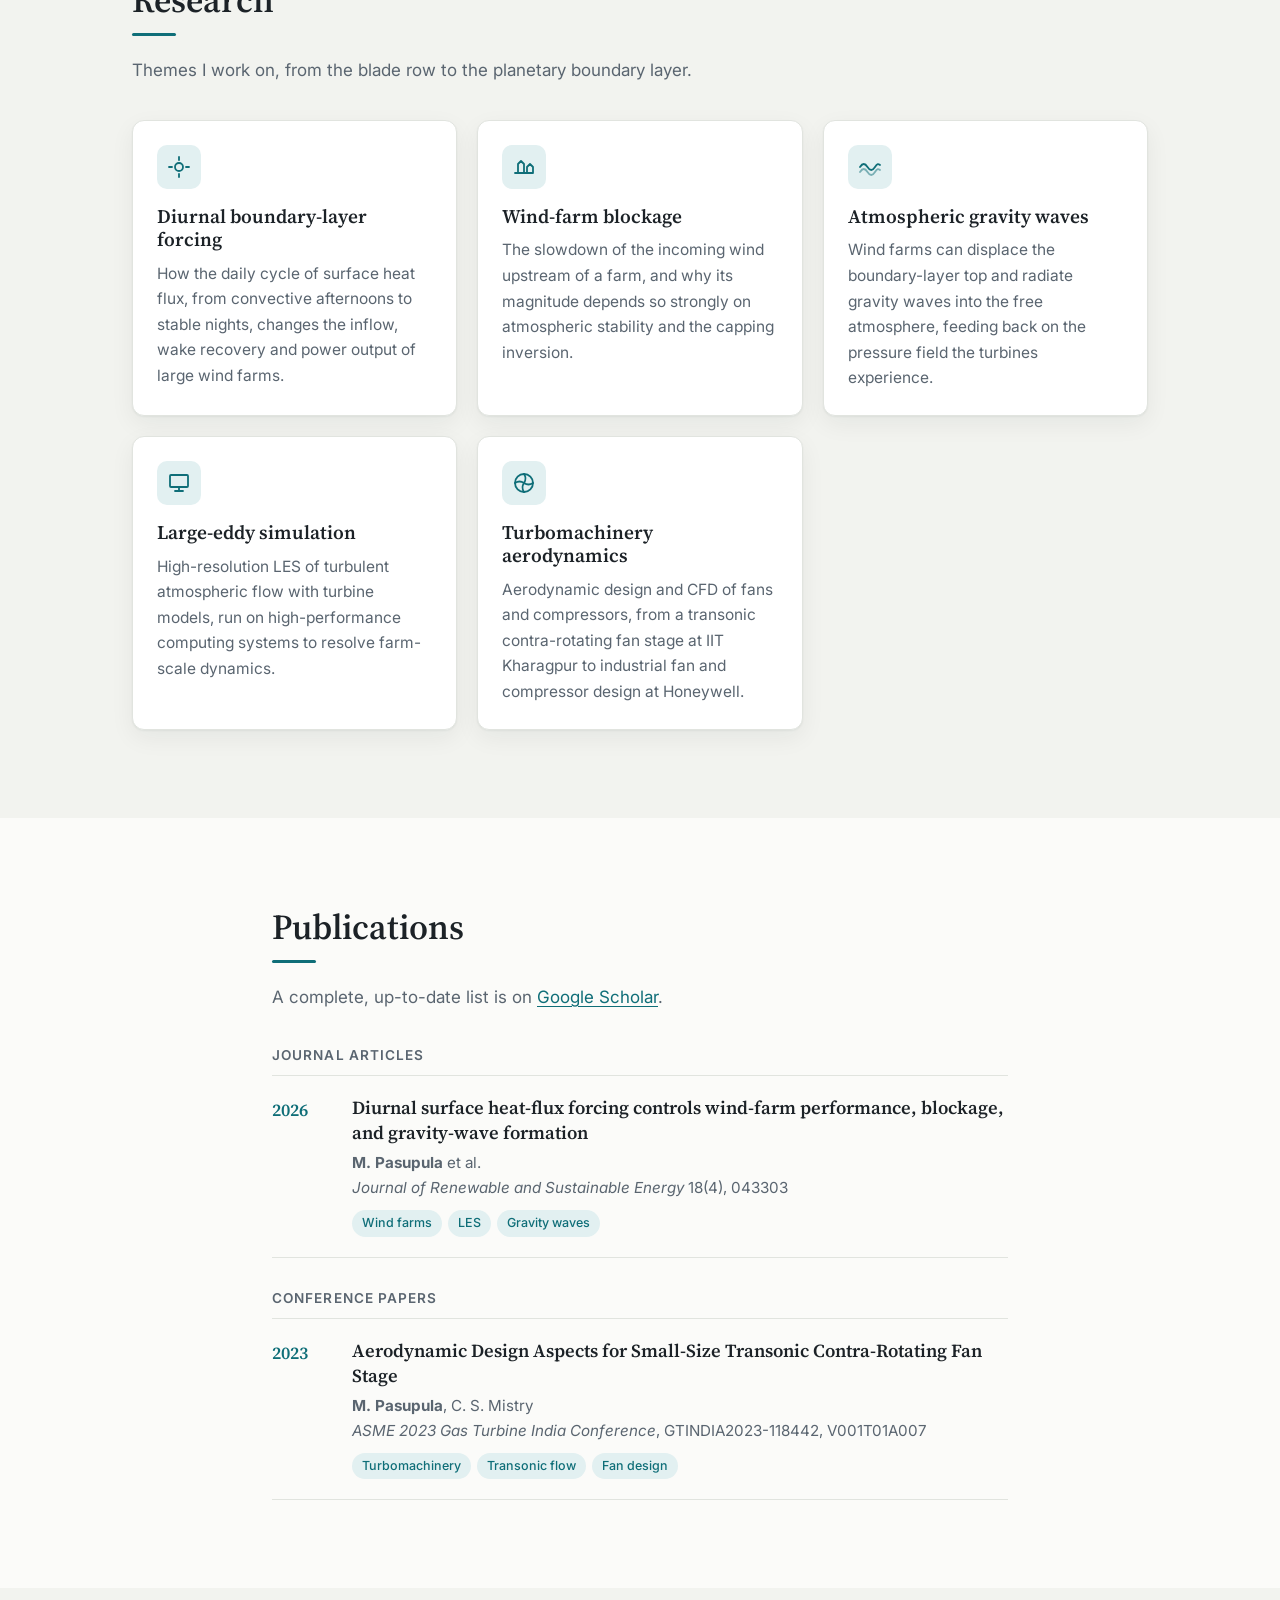
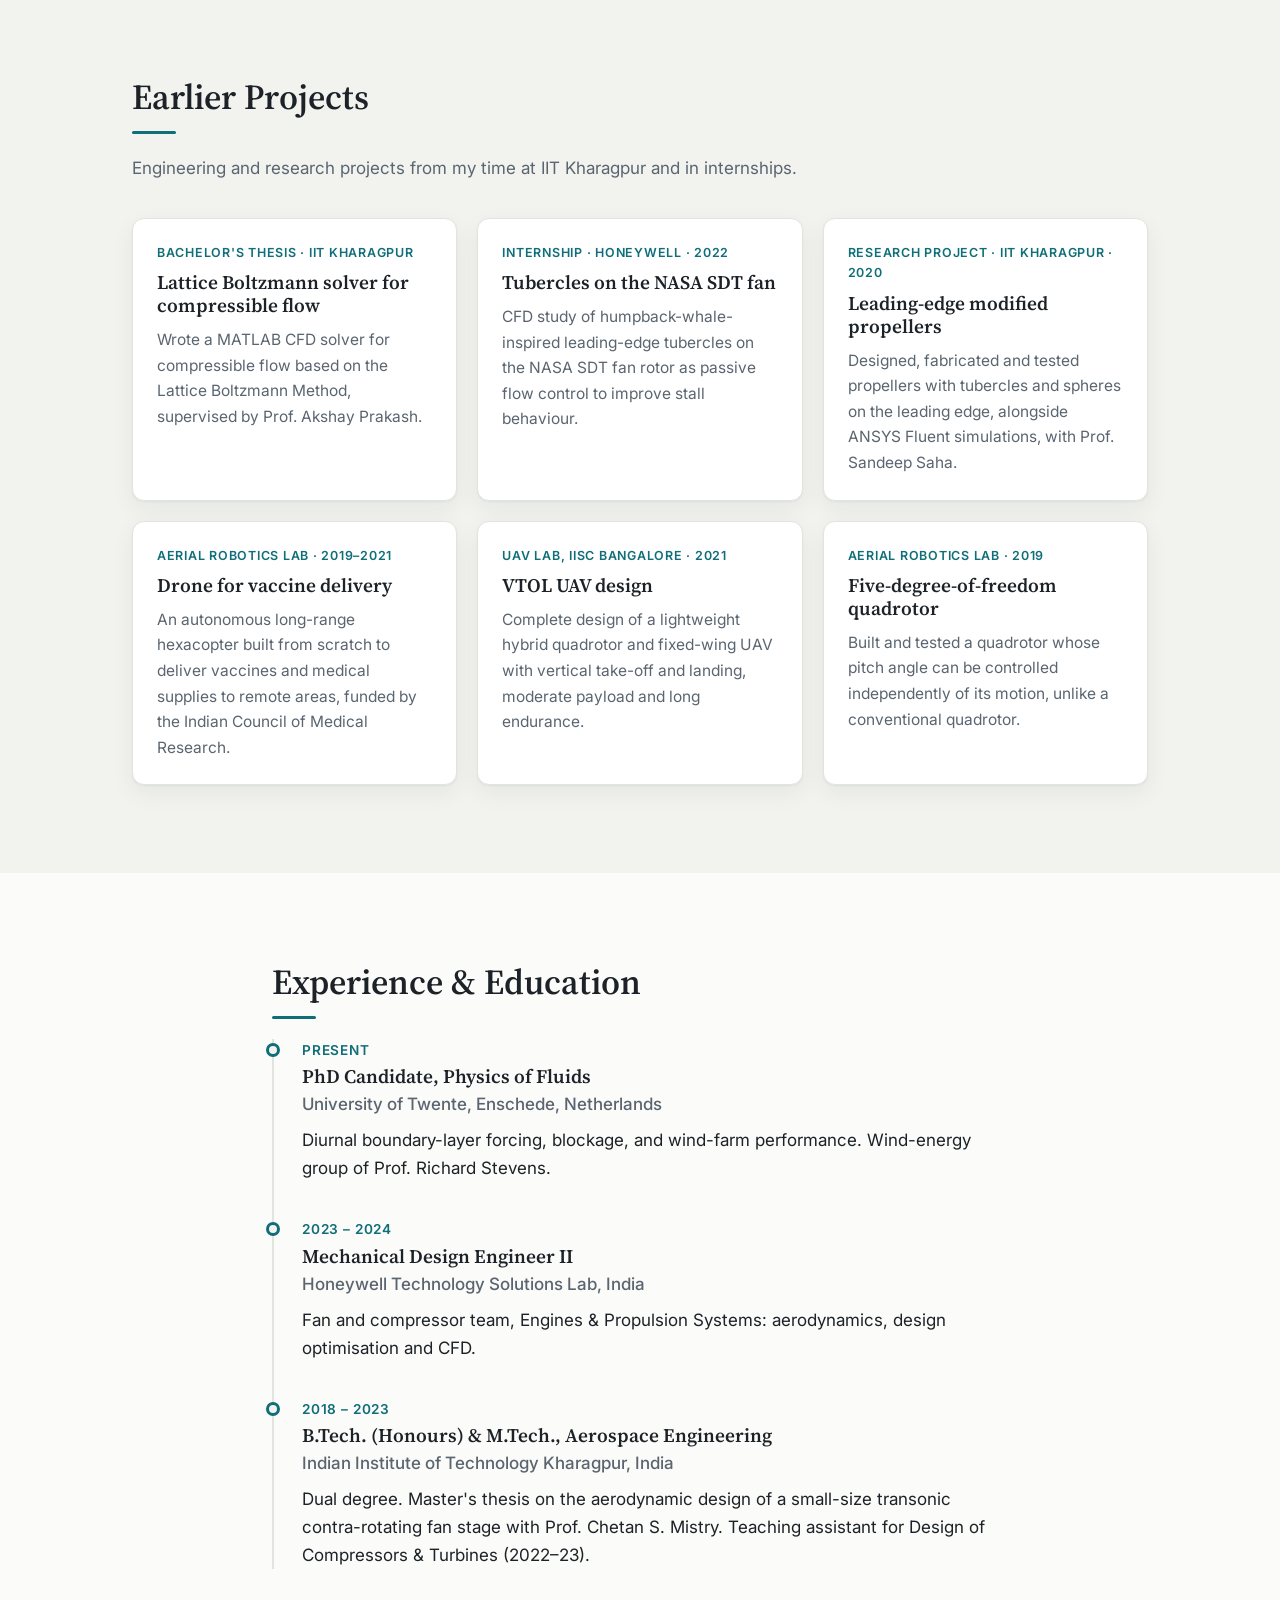
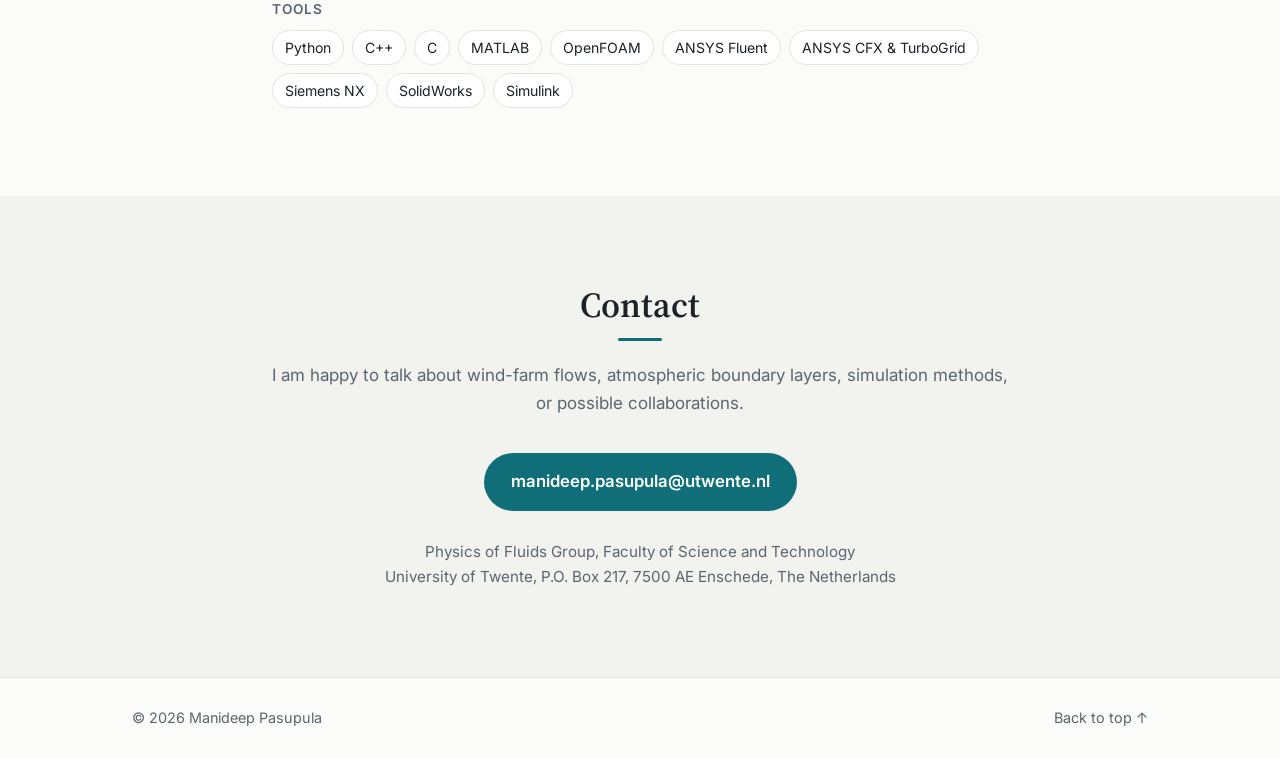
==== commit e49c0565: "Replace monogram with profile photo Adds a 640x640 cropped portrait with camera metadata stripped an" ====
--- a/index.html
+++ b/index.html
@@ -80,8 +80,7 @@
           </ul>
         </div>
         <figure class="hero-portrait">
-          <!-- Replace assets/img/avatar.svg with a real photo (e.g. assets/img/portrait.jpg) when ready. -->
-          <img src="assets/img/avatar.svg" alt="Portrait of Manideep Pasupula" width="320" height="320">
+          <img src="assets/img/portrait.jpg" alt="Portrait of Manideep Pasupula" width="320" height="320">
         </figure>
       </div>
       <canvas id="flow" class="flow-canvas" aria-hidden="true"></canvas>
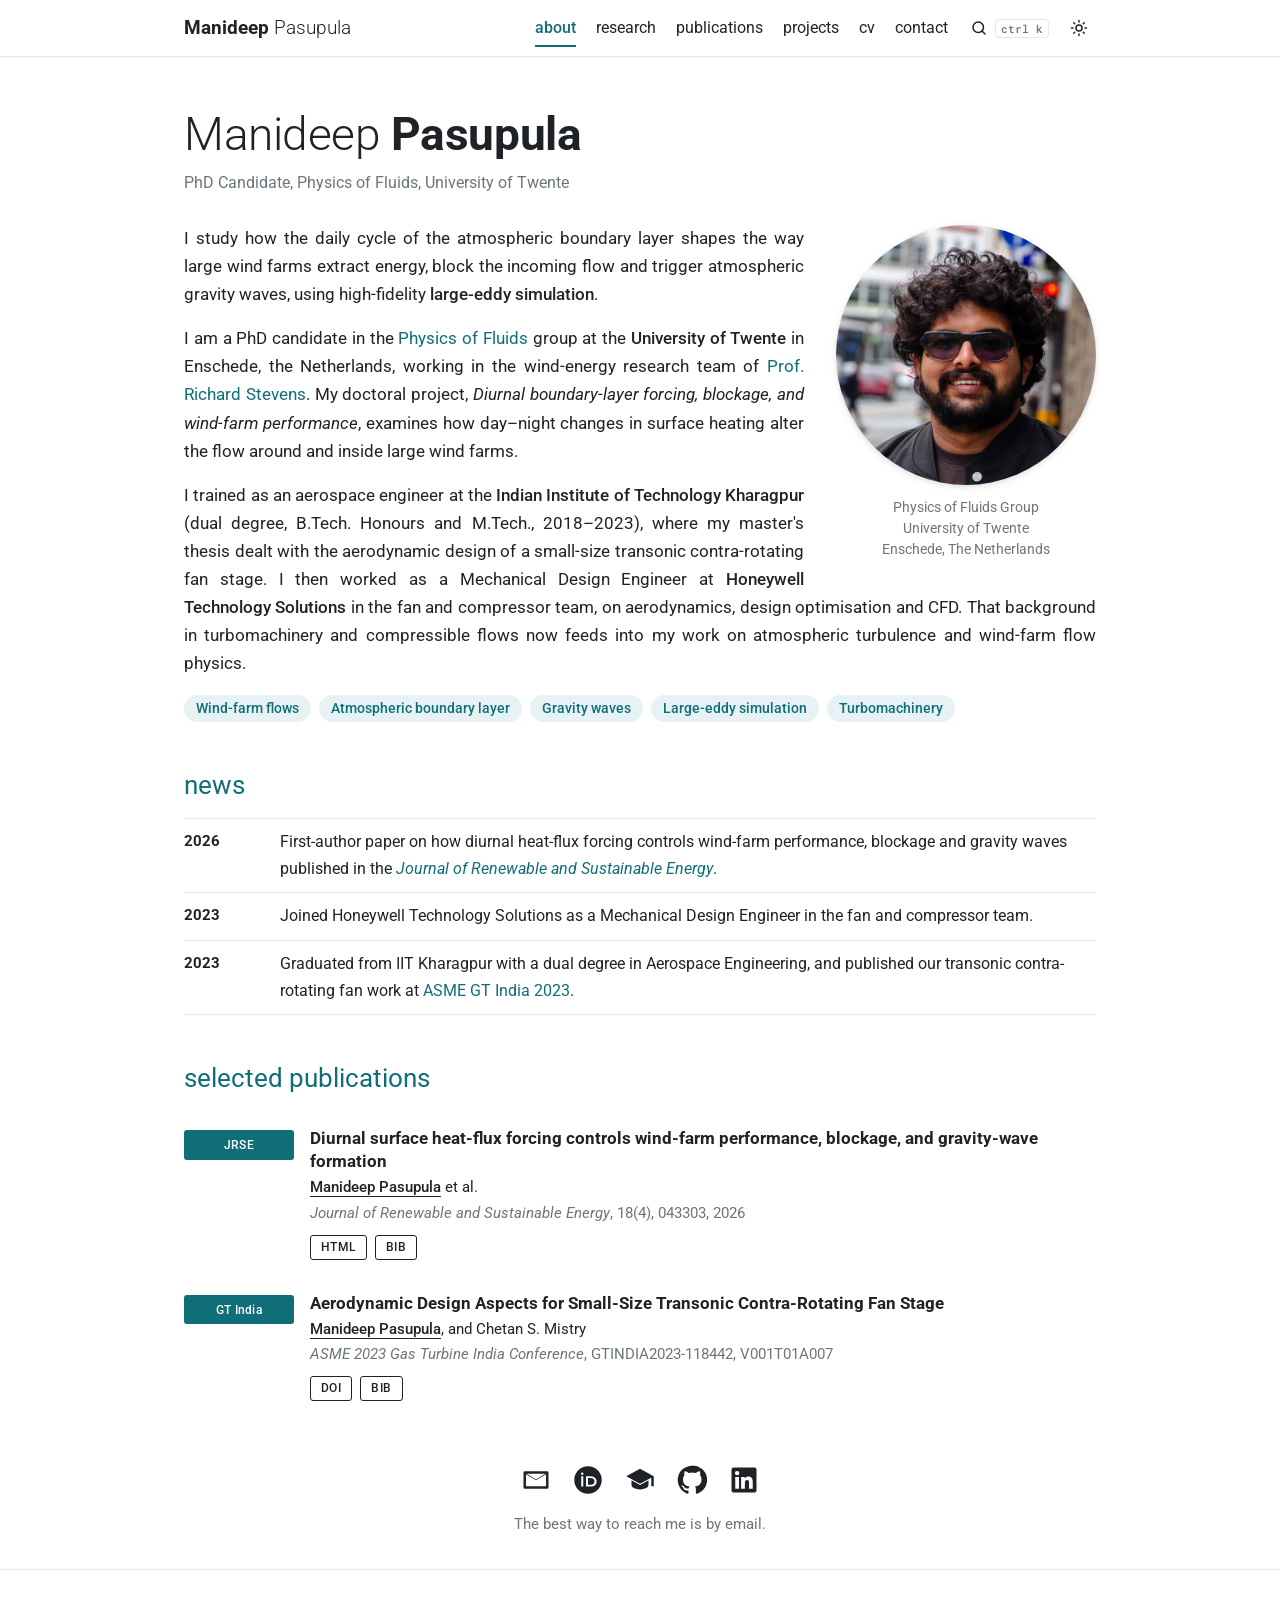
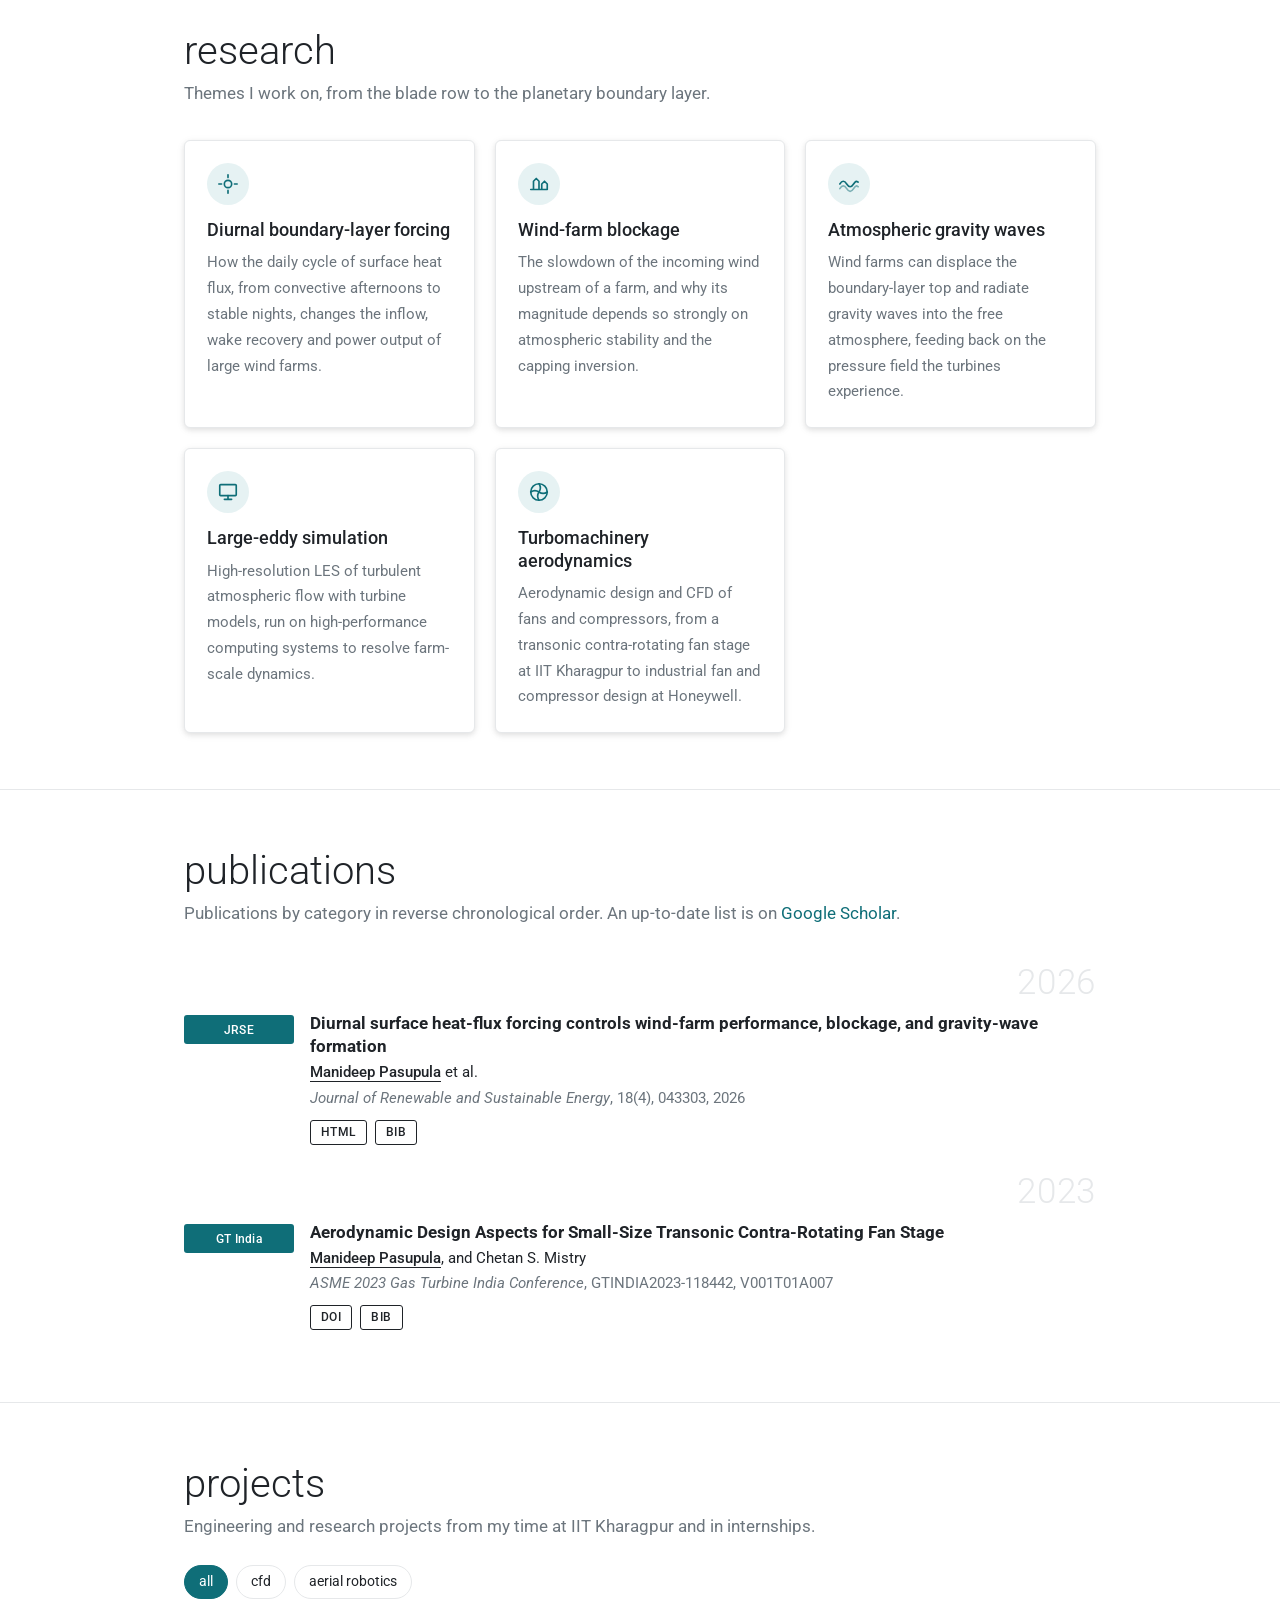
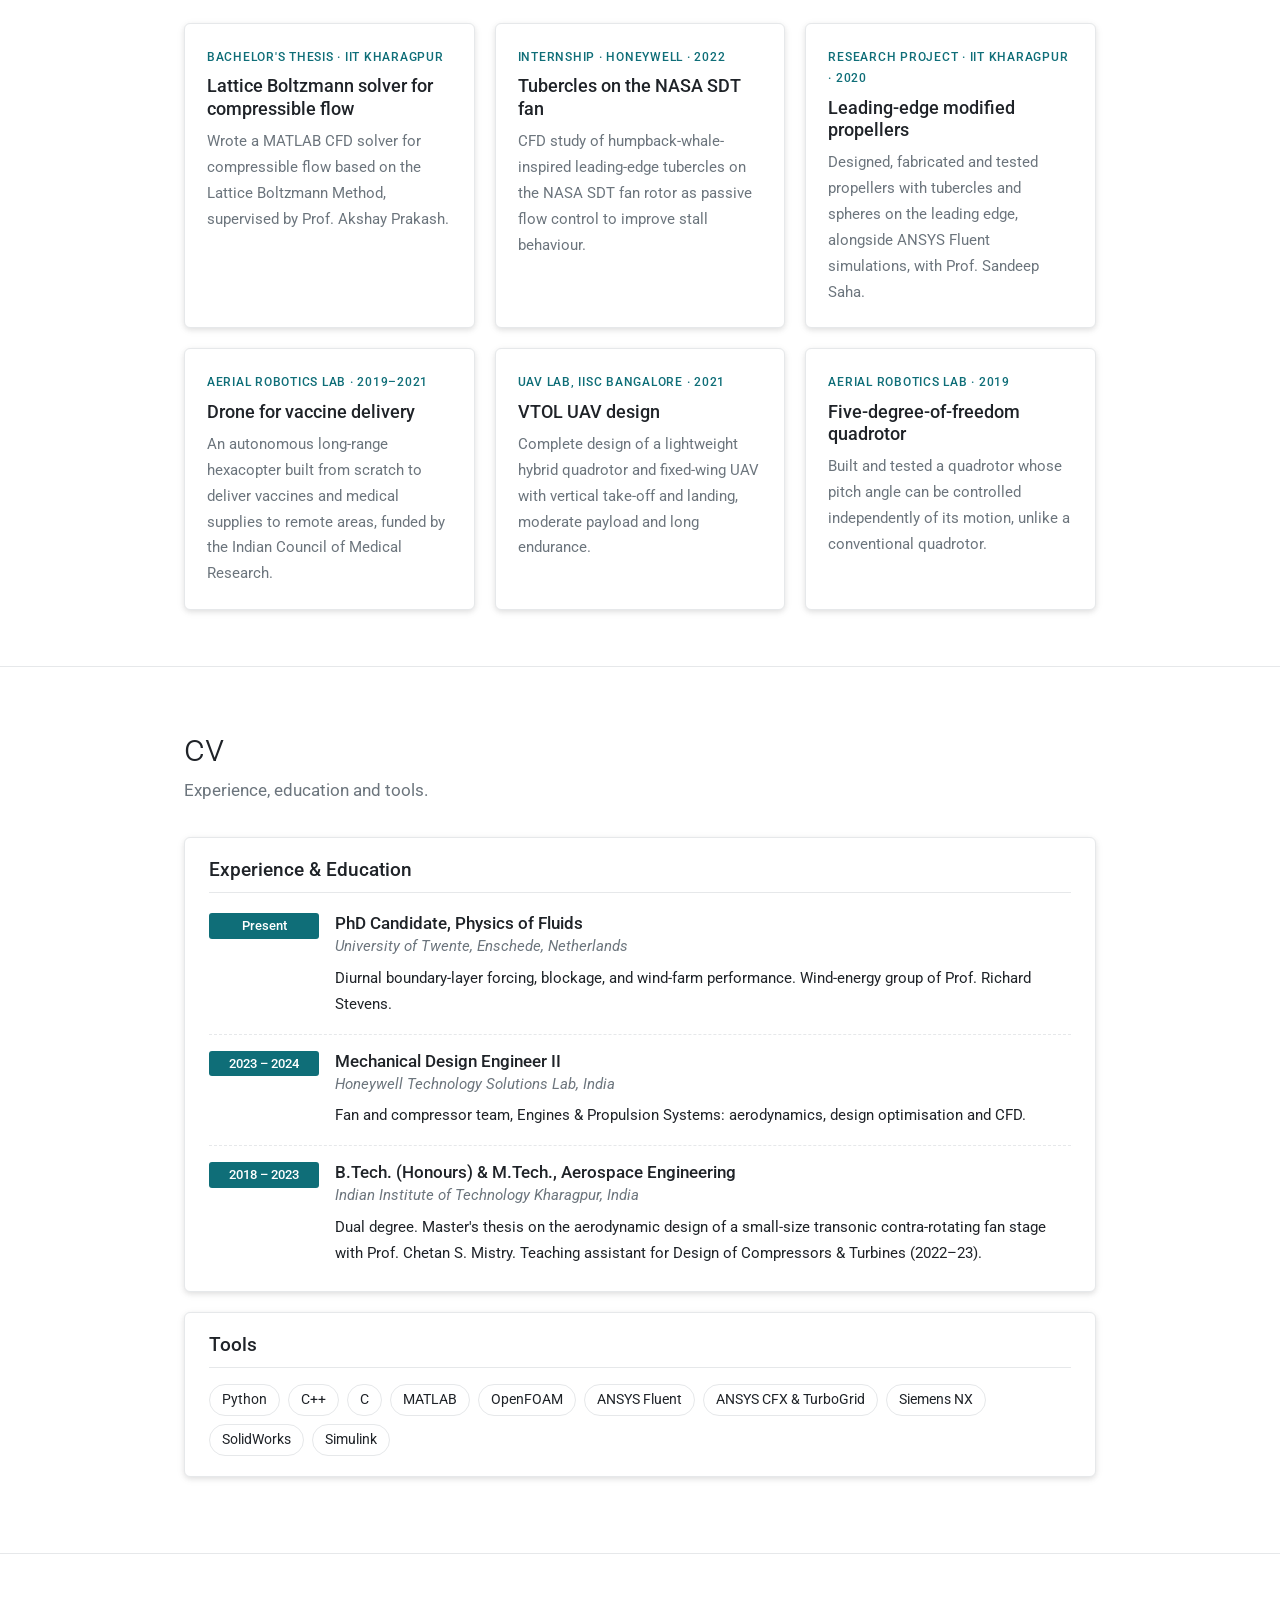
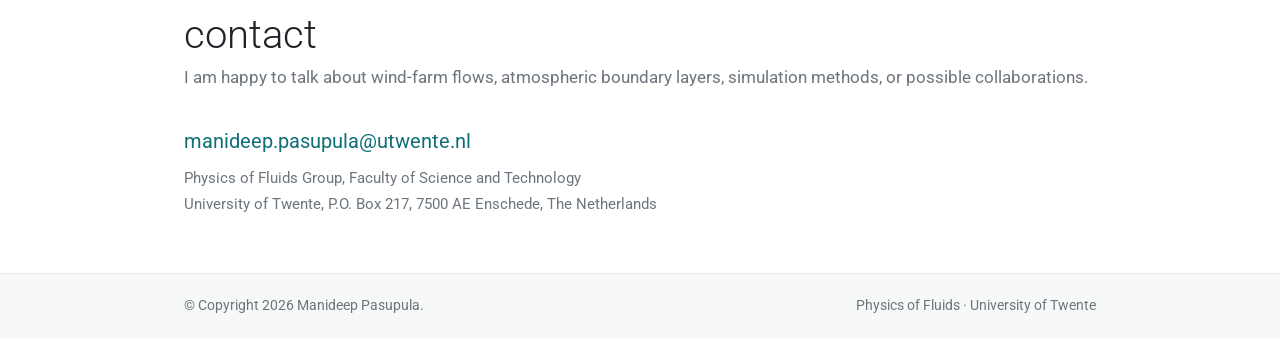
==== commit bcedeb7a: "Restyle site after an al-folio academic layout Name-first about page with floated portrait, news tab" ====
--- a/index.html
+++ b/index.html
@@ -12,7 +12,7 @@
   <link rel="icon" href="assets/img/favicon.svg" type="image/svg+xml">
   <link rel="preconnect" href="https://fonts.googleapis.com">
   <link rel="preconnect" href="https://fonts.gstatic.com" crossorigin>
-  <link href="https://fonts.googleapis.com/css2?family=Inter:wght@400;500;600&family=Source+Serif+4:opsz,wght@8..60,500;8..60,600&display=swap" rel="stylesheet">
+  <link href="https://fonts.googleapis.com/css2?family=Roboto:ital,wght@0,300;0,400;0,500;0,700;1,400&family=Roboto+Slab:wght@300;400;500&family=Roboto+Mono:wght@400&display=swap" rel="stylesheet">
   <link rel="stylesheet" href="assets/css/style.css">
   <script>
     // Apply saved theme before paint to avoid a flash.
@@ -21,107 +21,132 @@
 </head>
 <body>
   <a class="skip-link" href="#main">Skip to content</a>
+  <div class="progress" aria-hidden="true"><span id="progress-bar"></span></div>
 
   <header class="site-header">
     <nav class="nav container" aria-label="Primary">
-      <a class="brand" href="#top">Manideep Pasupula</a>
-      <button class="nav-toggle" aria-expanded="false" aria-controls="nav-links" aria-label="Open menu">
-        <span></span><span></span><span></span>
-      </button>
-      <ul id="nav-links" class="nav-links">
-        <li><a href="#about">About</a></li>
-        <li><a href="#research">Research</a></li>
-        <li><a href="#publications">Publications</a></li>
-        <li><a href="#projects">Projects</a></li>
-        <li><a href="#experience">Experience</a></li>
-        <li><a href="#contact">Contact</a></li>
-        <li>
-          <button class="theme-toggle" aria-label="Toggle dark mode" title="Toggle dark mode">
-            <svg class="icon-sun" viewBox="0 0 24 24" aria-hidden="true"><circle cx="12" cy="12" r="4"/><path d="M12 2v2M12 20v2M4.9 4.9l1.4 1.4M17.7 17.7l1.4 1.4M2 12h2M20 12h2M4.9 19.1l1.4-1.4M17.7 6.3l1.4-1.4"/></svg>
-            <svg class="icon-moon" viewBox="0 0 24 24" aria-hidden="true"><path d="M21 12.8A9 9 0 1 1 11.2 3a7 7 0 0 0 9.8 9.8z"/></svg>
-          </button>
-        </li>
-      </ul>
+      <a class="brand" href="#top"><span class="first">Manideep</span> Pasupula</a>
+      <div class="nav-right">
+        <ul id="nav-links" class="nav-links">
+          <li><a href="#top">about</a></li>
+          <li><a href="#research">research</a></li>
+          <li><a href="#publications">publications</a></li>
+          <li><a href="#projects">projects</a></li>
+          <li><a href="#experience">cv</a></li>
+          <li><a href="#contact">contact</a></li>
+        </ul>
+        <button class="icon-btn search-open" aria-label="Search the site (Ctrl+K)" title="Search (Ctrl+K)">
+          <svg viewBox="0 0 24 24" aria-hidden="true"><circle cx="11" cy="11" r="7"/><path d="m20 20-4-4"/></svg>
+          <kbd class="kbd-hint">ctrl k</kbd>
+        </button>
+        <button class="icon-btn theme-toggle" aria-label="Toggle dark mode" title="Toggle dark mode">
+          <svg class="icon-sun" viewBox="0 0 24 24" aria-hidden="true"><circle cx="12" cy="12" r="4"/><path d="M12 2v2M12 20v2M4.9 4.9l1.4 1.4M17.7 17.7l1.4 1.4M2 12h2M20 12h2M4.9 19.1l1.4-1.4M17.7 6.3l1.4-1.4"/></svg>
+          <svg class="icon-moon" viewBox="0 0 24 24" aria-hidden="true"><path d="M21 12.8A9 9 0 1 1 11.2 3a7 7 0 0 0 9.8 9.8z"/></svg>
+        </button>
+        <button class="nav-toggle" aria-expanded="false" aria-controls="nav-links" aria-label="Open menu">
+          <span></span><span></span><span></span>
+        </button>
+      </div>
     </nav>
   </header>
 
   <main id="main">
-    <!-- Hero -->
-    <section id="top" class="hero">
-      <div class="container hero-grid">
-        <div class="hero-text">
-          <p class="eyebrow">PhD Researcher · University of Twente</p>
-          <h1>Manideep Pasupula</h1>
-          <p class="lead">
-            I study how the daily cycle of the atmospheric boundary layer shapes the way
-            large wind farms extract energy, block the incoming flow and trigger atmospheric
-            gravity waves, using high-fidelity large-eddy simulation.
-          </p>
-          <div class="hero-actions">
-            <a class="btn btn-primary" href="#publications">View publications</a>
-            <a class="btn btn-ghost" href="#contact">Get in touch</a>
+    <!-- About -->
+    <section id="top" class="about">
+      <canvas id="flow" class="flow-canvas" aria-hidden="true"></canvas>
+      <div class="container">
+        <header class="post-header">
+          <h1 class="post-title">Manideep <strong>Pasupula</strong></h1>
+          <p class="desc">PhD Candidate, <a href="https://pof.tnw.utwente.nl/" target="_blank" rel="noopener">Physics of Fluids</a>, University of Twente</p>
+        </header>
+
+        <div class="about-body">
+          <figure class="profile">
+            <img src="assets/img/portrait.jpg" alt="Portrait of Manideep Pasupula" width="320" height="320">
+            <figcaption>
+              <p>Physics of Fluids Group</p>
+              <p>University of Twente</p>
+              <p>Enschede, The Netherlands</p>
+            </figcaption>
+          </figure>
+
+          <div class="bio">
+            <p>
+              I study how the daily cycle of the atmospheric boundary layer shapes the way
+              large wind farms extract energy, block the incoming flow and trigger atmospheric
+              gravity waves, using high-fidelity <strong>large-eddy simulation</strong>.
+            </p>
+            <p>
+              I am a PhD candidate in the <a href="https://pof.tnw.utwente.nl/" target="_blank" rel="noopener">Physics of Fluids</a>
+              group at the <strong>University of Twente</strong> in Enschede, the Netherlands, working in the
+              wind-energy research team of <a href="https://stevensrjam.github.io/Website/" target="_blank" rel="noopener">Prof. Richard Stevens</a>.
+              My doctoral project, <em>Diurnal boundary-layer forcing, blockage, and wind-farm performance</em>,
+              examines how day–night changes in surface heating alter the flow around and inside
+              large wind farms.
+            </p>
+            <p>
+              I trained as an aerospace engineer at the <strong>Indian Institute of Technology
+              Kharagpur</strong> (dual degree, B.Tech. Honours and M.Tech., 2018–2023), where my
+              master's thesis dealt with the aerodynamic design of a small-size transonic
+              contra-rotating fan stage. I then worked as a Mechanical Design Engineer at
+              <strong>Honeywell Technology Solutions</strong> in the fan and compressor team, on
+              aerodynamics, design optimisation and CFD. That background in turbomachinery and
+              compressible flows now feeds into my work on atmospheric turbulence and wind-farm
+              flow physics.
+            </p>
+            <ul class="interests" aria-label="Research interests">
+              <li>Wind-farm flows</li><li>Atmospheric boundary layer</li><li>Gravity waves</li>
+              <li>Large-eddy simulation</li><li>Turbomachinery</li>
+            </ul>
           </div>
-          <ul class="social" aria-label="Profiles">
-            <li><a href="https://scholar.google.com/citations?user=fDZJsEsAAAAJ&amp;hl=en" target="_blank" rel="noopener" aria-label="Google Scholar">
-              <svg viewBox="0 0 24 24" aria-hidden="true"><path d="M12 3 1 9l11 6 9-4.9V17h2V9L12 3zm-6.8 9.2V16c0 1.9 3 3.5 6.8 3.5s6.8-1.6 6.8-3.5v-3.8L12 16l-6.8-3.8z"/></svg>
-              <span>Scholar</span></a></li>
-            <li><a href="https://orcid.org/0009-0003-1359-6915" target="_blank" rel="noopener" aria-label="ORCID">
-              <svg viewBox="0 0 24 24" aria-hidden="true"><path d="M12 1a11 11 0 1 0 0 22 11 11 0 0 0 0-22zM8.2 17.2H6.6V8.9h1.6v8.3zM7.4 7.9a1 1 0 1 1 0-2 1 1 0 0 1 0 2zm3 9.3V8.9h3.6c3.4 0 4.9 2.4 4.9 4.2 0 2-1.5 4.1-4.9 4.1h-3.6zm1.6-1.4h1.9c2.5 0 3.3-1.6 3.3-2.7 0-1.9-1.2-2.8-3.3-2.8H12v5.5z"/></svg>
-              <span>ORCID</span></a></li>
-            <li><a href="https://www.linkedin.com/in/manideep-pasupula-3b10b51a9/" target="_blank" rel="noopener" aria-label="LinkedIn">
-              <svg viewBox="0 0 24 24" aria-hidden="true"><path d="M20.4 2H3.6A1.6 1.6 0 0 0 2 3.6v16.8A1.6 1.6 0 0 0 3.6 22h16.8a1.6 1.6 0 0 0 1.6-1.6V3.6A1.6 1.6 0 0 0 20.4 2zM8 19H5V9.5h3V19zM6.5 8.2a1.7 1.7 0 1 1 0-3.5 1.7 1.7 0 0 1 0 3.5zM19 19h-3v-4.6c0-1.1 0-2.5-1.5-2.5s-1.8 1.2-1.8 2.4V19h-3V9.5h2.9v1.3a3.2 3.2 0 0 1 2.8-1.6c3 0 3.6 2 3.6 4.6V19z"/></svg>
-              <span>LinkedIn</span></a></li>
-            <li><a href="https://github.com/mpasupula" target="_blank" rel="noopener" aria-label="GitHub">
-              <svg viewBox="0 0 24 24" aria-hidden="true"><path d="M12 .5a11.5 11.5 0 0 0-3.6 22.4c.6.1.8-.3.8-.6v-2c-3.2.7-3.9-1.5-3.9-1.5-.5-1.3-1.3-1.7-1.3-1.7-1-.7.1-.7.1-.7 1.2.1 1.8 1.2 1.8 1.2 1 1.8 2.8 1.3 3.5 1 .1-.8.4-1.3.7-1.6-2.6-.3-5.3-1.3-5.3-5.7 0-1.3.5-2.3 1.2-3.1-.1-.3-.5-1.5.1-3.1 0 0 1-.3 3.2 1.2a11 11 0 0 1 5.8 0c2.2-1.5 3.2-1.2 3.2-1.2.6 1.6.2 2.8.1 3.1.8.8 1.2 1.8 1.2 3.1 0 4.4-2.7 5.4-5.3 5.7.4.4.8 1.1.8 2.2v3.2c0 .3.2.7.8.6A11.5 11.5 0 0 0 12 .5z"/></svg>
-              <span>GitHub</span></a></li>
-            <li><a href="mailto:manideep.pasupula@utwente.nl" aria-label="Email">
-              <svg viewBox="0 0 24 24" aria-hidden="true"><path d="M3 5h18a1 1 0 0 1 1 1v12a1 1 0 0 1-1 1H3a1 1 0 0 1-1-1V6a1 1 0 0 1 1-1zm9 7.2L4 7.3V17h16V7.3l-8 4.9zM4.6 7l7.4 4.5L19.4 7H4.6z"/></svg>
-              <span>Email</span></a></li>
-          </ul>
-        </div>
-        <figure class="hero-portrait">
-          <img src="assets/img/portrait.jpg" alt="Portrait of Manideep Pasupula" width="320" height="320">
-        </figure>
-      </div>
-      <canvas id="flow" class="flow-canvas" aria-hidden="true"></canvas>
-    </section>
-
-    <!-- About -->
-    <section id="about" class="section">
-      <div class="container narrow">
-        <h2 class="section-title">About</h2>
-        <p>
-          I am a PhD candidate in the <a href="https://pof.tnw.utwente.nl/" target="_blank" rel="noopener">Physics of Fluids</a>
-          group at the <strong>University of Twente</strong> in Enschede, the Netherlands, working in the
-          wind-energy research team of <a href="https://stevensrjam.github.io/Website/" target="_blank" rel="noopener">Prof. Richard Stevens</a>.
-          My doctoral project, <em>Diurnal boundary-layer forcing, blockage, and wind-farm performance</em>,
-          examines how day–night changes in surface heating alter the flow around and inside
-          large wind farms.
-        </p>
-        <p>
-          I trained as an aerospace engineer at the <strong>Indian Institute of Technology
-          Kharagpur</strong> (dual degree, B.Tech. Honours and M.Tech., 2018–2023), where my
-          master's thesis dealt with the aerodynamic design of a small-size transonic
-          contra-rotating fan stage. I then worked as a Mechanical Design Engineer at
-          <strong>Honeywell Technology Solutions</strong> in the fan and compressor team, on
-          aerodynamics, design optimisation and CFD. That background in turbomachinery and
-          compressible flows now feeds into my work on atmospheric turbulence and wind-farm
-          flow physics.
-        </p>
-        <dl class="facts">
-          <div><dt>Based in</dt><dd>Enschede, Netherlands</dd></div>
-          <div><dt>Affiliation</dt><dd>Physics of Fluids, University of Twente</dd></div>
-          <div><dt>Education</dt><dd>B.Tech. (Hons) &amp; M.Tech., Aerospace Engineering, IIT Kharagpur</dd></div>
-          <div><dt>Focus</dt><dd>Wind-farm flows · Atmospheric boundary layer · LES</dd></div>
-        </dl>
+        </div>
+
+        <h2 class="sub-title"><a href="#news">news</a></h2>
+        <div id="news" class="news">
+          <table>
+            <tr>
+              <th scope="row">2026</th>
+              <td>First-author paper on how diurnal heat-flux forcing controls wind-farm performance, blockage and gravity waves
+                published in the <a href="https://pubs.aip.org/aip/jrse/article/18/4/043303/3399193/Diurnal-surface-heat-flux-forcing-controls-wind" target="_blank" rel="noopener"><em>Journal of Renewable and Sustainable Energy</em></a>.</td>
+            </tr>
+            <tr>
+              <th scope="row">2023</th>
+              <td>Joined Honeywell Technology Solutions as a Mechanical Design Engineer in the fan and compressor team.</td>
+            </tr>
+            <tr>
+              <th scope="row">2023</th>
+              <td>Graduated from IIT Kharagpur with a dual degree in Aerospace Engineering, and published our transonic
+                contra-rotating fan work at <a href="https://doi.org/10.1115/GTINDIA2023-118442" target="_blank" rel="noopener">ASME GT India 2023</a>.</td>
+            </tr>
+          </table>
+        </div>
+
+        <h2 class="sub-title"><a href="#publications">selected publications</a></h2>
+        <ol class="bibliography" id="selected-pubs"></ol>
+
+        <ul class="social social-lg" aria-label="Profiles">
+          <li><a href="mailto:manideep.pasupula@utwente.nl" aria-label="Email" title="Email">
+            <svg viewBox="0 0 24 24" aria-hidden="true"><path d="M3 5h18a1 1 0 0 1 1 1v12a1 1 0 0 1-1 1H3a1 1 0 0 1-1-1V6a1 1 0 0 1 1-1zm9 7.2L4 7.3V17h16V7.3l-8 4.9zM4.6 7l7.4 4.5L19.4 7H4.6z"/></svg></a></li>
+          <li><a href="https://orcid.org/0009-0003-1359-6915" target="_blank" rel="noopener" aria-label="ORCID" title="ORCID">
+            <svg viewBox="0 0 24 24" aria-hidden="true"><path d="M12 1a11 11 0 1 0 0 22 11 11 0 0 0 0-22zM8.2 17.2H6.6V8.9h1.6v8.3zM7.4 7.9a1 1 0 1 1 0-2 1 1 0 0 1 0 2zm3 9.3V8.9h3.6c3.4 0 4.9 2.4 4.9 4.2 0 2-1.5 4.1-4.9 4.1h-3.6zm1.6-1.4h1.9c2.5 0 3.3-1.6 3.3-2.7 0-1.9-1.2-2.8-3.3-2.8H12v5.5z"/></svg></a></li>
+          <li><a href="https://scholar.google.com/citations?user=fDZJsEsAAAAJ&amp;hl=en" target="_blank" rel="noopener" aria-label="Google Scholar" title="Google Scholar">
+            <svg viewBox="0 0 24 24" aria-hidden="true"><path d="M12 3 1 9l11 6 9-4.9V17h2V9L12 3zm-6.8 9.2V16c0 1.9 3 3.5 6.8 3.5s6.8-1.6 6.8-3.5v-3.8L12 16l-6.8-3.8z"/></svg></a></li>
+          <li><a href="https://github.com/mpasupula" target="_blank" rel="noopener" aria-label="GitHub" title="GitHub">
+            <svg viewBox="0 0 24 24" aria-hidden="true"><path d="M12 .5a11.5 11.5 0 0 0-3.6 22.4c.6.1.8-.3.8-.6v-2c-3.2.7-3.9-1.5-3.9-1.5-.5-1.3-1.3-1.7-1.3-1.7-1-.7.1-.7.1-.7 1.2.1 1.8 1.2 1.8 1.2 1 1.8 2.8 1.3 3.5 1 .1-.8.4-1.3.7-1.6-2.6-.3-5.3-1.3-5.3-5.7 0-1.3.5-2.3 1.2-3.1-.1-.3-.5-1.5.1-3.1 0 0 1-.3 3.2 1.2a11 11 0 0 1 5.8 0c2.2-1.5 3.2-1.2 3.2-1.2.6 1.6.2 2.8.1 3.1.8.8 1.2 1.8 1.2 3.1 0 4.4-2.7 5.4-5.3 5.7.4.4.8 1.1.8 2.2v3.2c0 .3.2.7.8.6A11.5 11.5 0 0 0 12 .5z"/></svg></a></li>
+          <li><a href="https://www.linkedin.com/in/manideep-pasupula-3b10b51a9/" target="_blank" rel="noopener" aria-label="LinkedIn" title="LinkedIn">
+            <svg viewBox="0 0 24 24" aria-hidden="true"><path d="M20.4 2H3.6A1.6 1.6 0 0 0 2 3.6v16.8A1.6 1.6 0 0 0 3.6 22h16.8a1.6 1.6 0 0 0 1.6-1.6V3.6A1.6 1.6 0 0 0 20.4 2zM8 19H5V9.5h3V19zM6.5 8.2a1.7 1.7 0 1 1 0-3.5 1.7 1.7 0 0 1 0 3.5zM19 19h-3v-4.6c0-1.1 0-2.5-1.5-2.5s-1.8 1.2-1.8 2.4V19h-3V9.5h2.9v1.3a3.2 3.2 0 0 1 2.8-1.6c3 0 3.6 2 3.6 4.6V19z"/></svg></a></li>
+        </ul>
+        <p class="contact-note">The best way to reach me is by email.</p>
       </div>
     </section>
 
     <!-- Research -->
-    <section id="research" class="section alt">
-      <div class="container">
-        <h2 class="section-title">Research</h2>
-        <p class="section-intro">Themes I work on, from the blade row to the planetary boundary layer.</p>
+    <section id="research" class="section">
+      <div class="container">
+        <header class="page-header">
+          <h2 class="page-title">research</h2>
+          <p class="page-desc">Themes I work on, from the blade row to the planetary boundary layer.</p>
+        </header>
         <div class="cards">
           <article class="card">
             <div class="card-icon" aria-hidden="true">
@@ -170,41 +195,68 @@
 
     <!-- Publications -->
     <section id="publications" class="section">
-      <div class="container narrow">
-        <h2 class="section-title">Publications</h2>
-        <p class="section-intro">
-          A complete, up-to-date list is on
-          <a href="https://scholar.google.com/citations?user=fDZJsEsAAAAJ&amp;hl=en" target="_blank" rel="noopener">Google Scholar</a>.
-        </p>
-
-        <h3 class="pub-group">Journal articles</h3>
-        <ol class="pubs" reversed>
-          <li class="pub">
-            <span class="pub-year">2026</span>
-            <div>
-              <p class="pub-title">
-                <a href="https://pubs.aip.org/aip/jrse/article/18/4/043303/3399193/Diurnal-surface-heat-flux-forcing-controls-wind" target="_blank" rel="noopener">
-                  Diurnal surface heat-flux forcing controls wind-farm performance, blockage, and gravity-wave formation</a>
-              </p>
-              <p class="pub-authors"><strong>M. Pasupula</strong> et al.</p>
-              <p class="pub-venue"><em>Journal of Renewable and Sustainable Energy</em> 18(4), 043303</p>
-              <div class="pub-tags"><span>Wind farms</span><span>LES</span><span>Gravity waves</span></div>
+      <div class="container">
+        <header class="page-header">
+          <h2 class="page-title">publications</h2>
+          <p class="page-desc">
+            Publications by category in reverse chronological order. An up-to-date list is on
+            <a href="https://scholar.google.com/citations?user=fDZJsEsAAAAJ&amp;hl=en" target="_blank" rel="noopener">Google Scholar</a>.
+          </p>
+        </header>
+
+        <h3 class="year">2026</h3>
+        <ol class="bibliography">
+          <li class="pub" data-selected>
+            <div class="abbr"><span class="badge" title="Journal of Renewable and Sustainable Energy">JRSE</span></div>
+            <div class="pub-body">
+              <p class="pub-title">Diurnal surface heat-flux forcing controls wind-farm performance, blockage, and gravity-wave formation</p>
+              <p class="pub-authors"><em>Manideep Pasupula</em> et al.</p>
+              <p class="pub-venue"><em>Journal of Renewable and Sustainable Energy</em>, 18(4), 043303, 2026</p>
+              <div class="links">
+                <a class="btn-pub" href="https://pubs.aip.org/aip/jrse/article/18/4/043303/3399193/Diurnal-surface-heat-flux-forcing-controls-wind" target="_blank" rel="noopener">HTML</a>
+                <button class="btn-pub" type="button" data-toggle="bib">BIB</button>
+              </div>
+              <div class="bibtex" hidden>
+                <button class="copy" type="button">Copy</button>
+<pre><code>@article{pasupula2026diurnal,
+  title   = {Diurnal surface heat-flux forcing controls wind-farm
+             performance, blockage, and gravity-wave formation},
+  author  = {Pasupula, Manideep and others},
+  journal = {Journal of Renewable and Sustainable Energy},
+  volume  = {18},
+  number  = {4},
+  pages   = {043303},
+  year    = {2026}
+}</code></pre>
+              </div>
             </div>
           </li>
         </ol>
 
-        <h3 class="pub-group">Conference papers</h3>
-        <ol class="pubs" reversed>
-          <li class="pub">
-            <span class="pub-year">2023</span>
-            <div>
-              <p class="pub-title">
-                <a href="https://doi.org/10.1115/GTINDIA2023-118442" target="_blank" rel="noopener">
-                  Aerodynamic Design Aspects for Small-Size Transonic Contra-Rotating Fan Stage</a>
-              </p>
-              <p class="pub-authors"><strong>M. Pasupula</strong>, C. S. Mistry</p>
+        <h3 class="year">2023</h3>
+        <ol class="bibliography">
+          <li class="pub" data-selected>
+            <div class="abbr"><span class="badge" title="ASME Gas Turbine India Conference">GT India</span></div>
+            <div class="pub-body">
+              <p class="pub-title">Aerodynamic Design Aspects for Small-Size Transonic Contra-Rotating Fan Stage</p>
+              <p class="pub-authors"><em>Manideep Pasupula</em>, and Chetan S. Mistry</p>
               <p class="pub-venue"><em>ASME 2023 Gas Turbine India Conference</em>, GTINDIA2023-118442, V001T01A007</p>
-              <div class="pub-tags"><span>Turbomachinery</span><span>Transonic flow</span><span>Fan design</span></div>
+              <div class="links">
+                <a class="btn-pub" href="https://doi.org/10.1115/GTINDIA2023-118442" target="_blank" rel="noopener">DOI</a>
+                <button class="btn-pub" type="button" data-toggle="bib">BIB</button>
+              </div>
+              <div class="bibtex" hidden>
+                <button class="copy" type="button">Copy</button>
+<pre><code>@inproceedings{pasupula2023aerodynamic,
+  title     = {Aerodynamic Design Aspects for Small-Size Transonic
+               Contra-Rotating Fan Stage},
+  author    = {Pasupula, Manideep and Mistry, Chetan S.},
+  booktitle = {ASME 2023 Gas Turbine India Conference},
+  pages     = {V001T01A007},
+  year      = {2023},
+  doi       = {10.1115/GTINDIA2023-118442}
+}</code></pre>
+              </div>
             </div>
           </li>
         </ol>
@@ -212,42 +264,49 @@
     </section>
 
     <!-- Earlier projects -->
-    <section id="projects" class="section alt">
-      <div class="container">
-        <h2 class="section-title">Earlier Projects</h2>
-        <p class="section-intro">Engineering and research projects from my time at IIT Kharagpur and in internships.</p>
-        <div class="cards">
-          <article class="card">
+    <section id="projects" class="section">
+      <div class="container">
+        <header class="page-header">
+          <h2 class="page-title">projects</h2>
+          <p class="page-desc">Engineering and research projects from my time at IIT Kharagpur and in internships.</p>
+        </header>
+        <div class="filters" role="group" aria-label="Filter projects">
+          <button type="button" class="active" data-filter="all">all</button>
+          <button type="button" data-filter="cfd">cfd</button>
+          <button type="button" data-filter="uav">aerial robotics</button>
+        </div>
+        <div class="cards projects">
+          <article class="card" data-cat="cfd">
             <p class="card-meta">Bachelor's thesis · IIT Kharagpur</p>
             <h3>Lattice Boltzmann solver for compressible flow</h3>
             <p>Wrote a MATLAB CFD solver for compressible flow based on the Lattice Boltzmann
               Method, supervised by Prof. Akshay Prakash.</p>
           </article>
-          <article class="card">
+          <article class="card" data-cat="cfd">
             <p class="card-meta">Internship · Honeywell · 2022</p>
             <h3>Tubercles on the NASA SDT fan</h3>
             <p>CFD study of humpback-whale-inspired leading-edge tubercles on the NASA SDT fan
               rotor as passive flow control to improve stall behaviour.</p>
           </article>
-          <article class="card">
+          <article class="card" data-cat="cfd">
             <p class="card-meta">Research project · IIT Kharagpur · 2020</p>
             <h3>Leading-edge modified propellers</h3>
             <p>Designed, fabricated and tested propellers with tubercles and spheres on the
               leading edge, alongside ANSYS Fluent simulations, with Prof. Sandeep Saha.</p>
           </article>
-          <article class="card">
+          <article class="card" data-cat="uav">
             <p class="card-meta">Aerial Robotics Lab · 2019–2021</p>
             <h3>Drone for vaccine delivery</h3>
             <p>An autonomous long-range hexacopter built from scratch to deliver vaccines and
               medical supplies to remote areas, funded by the Indian Council of Medical Research.</p>
           </article>
-          <article class="card">
+          <article class="card" data-cat="uav">
             <p class="card-meta">UAV Lab, IISc Bangalore · 2021</p>
             <h3>VTOL UAV design</h3>
             <p>Complete design of a lightweight hybrid quadrotor and fixed-wing UAV with vertical
               take-off and landing, moderate payload and long endurance.</p>
           </article>
-          <article class="card">
+          <article class="card" data-cat="uav">
             <p class="card-meta">Aerial Robotics Lab · 2019</p>
             <h3>Five-degree-of-freedom quadrotor</h3>
             <p>Built and tested a quadrotor whose pitch angle can be controlled independently of
@@ -259,52 +318,68 @@
 
     <!-- Experience -->
     <section id="experience" class="section">
-      <div class="container narrow">
-        <h2 class="section-title">Experience &amp; Education</h2>
-        <ol class="timeline">
-          <li>
-            <p class="tl-when">Present</p>
-            <h3>PhD Candidate, Physics of Fluids</h3>
-            <p class="tl-where">University of Twente, Enschede, Netherlands</p>
-            <p>Diurnal boundary-layer forcing, blockage, and wind-farm performance.
-              Wind-energy group of Prof. Richard Stevens.</p>
-          </li>
-          <li>
-            <p class="tl-when">2023 – 2024</p>
-            <h3>Mechanical Design Engineer II</h3>
-            <p class="tl-where">Honeywell Technology Solutions Lab, India</p>
-            <p>Fan and compressor team, Engines &amp; Propulsion Systems: aerodynamics, design
-              optimisation and CFD.</p>
-          </li>
-          <li>
-            <p class="tl-when">2018 – 2023</p>
-            <h3>B.Tech. (Honours) &amp; M.Tech., Aerospace Engineering</h3>
-            <p class="tl-where">Indian Institute of Technology Kharagpur, India</p>
-            <p>Dual degree. Master's thesis on the aerodynamic design of a small-size transonic
-              contra-rotating fan stage with Prof. Chetan S. Mistry. Teaching assistant for
-              Design of Compressors &amp; Turbines (2022–23).</p>
-          </li>
-        </ol>
-        <h3 class="pub-group">Tools</h3>
-        <ul class="skills">
-          <li>Python</li><li>C++</li><li>C</li><li>MATLAB</li><li>OpenFOAM</li><li>ANSYS Fluent</li>
-          <li>ANSYS CFX &amp; TurboGrid</li><li>Siemens NX</li><li>SolidWorks</li><li>Simulink</li>
-        </ul>
+      <div class="container">
+        <header class="page-header">
+          <h2 class="page-title">cv</h2>
+          <p class="page-desc">Experience, education and tools.</p>
+        </header>
+        <div class="cv-card">
+          <h3 class="cv-heading">Experience &amp; Education</h3>
+          <ol class="cv-list">
+            <li>
+              <span class="cv-date">Present</span>
+              <div>
+                <h4>PhD Candidate, Physics of Fluids</h4>
+                <p class="cv-where">University of Twente, Enschede, Netherlands</p>
+                <p>Diurnal boundary-layer forcing, blockage, and wind-farm performance.
+                  Wind-energy group of Prof. Richard Stevens.</p>
+              </div>
+            </li>
+            <li>
+              <span class="cv-date">2023 – 2024</span>
+              <div>
+                <h4>Mechanical Design Engineer II</h4>
+                <p class="cv-where">Honeywell Technology Solutions Lab, India</p>
+                <p>Fan and compressor team, Engines &amp; Propulsion Systems: aerodynamics, design
+                  optimisation and CFD.</p>
+              </div>
+            </li>
+            <li>
+              <span class="cv-date">2018 – 2023</span>
+              <div>
+                <h4>B.Tech. (Honours) &amp; M.Tech., Aerospace Engineering</h4>
+                <p class="cv-where">Indian Institute of Technology Kharagpur, India</p>
+                <p>Dual degree. Master's thesis on the aerodynamic design of a small-size transonic
+                  contra-rotating fan stage with Prof. Chetan S. Mistry. Teaching assistant for
+                  Design of Compressors &amp; Turbines (2022–23).</p>
+              </div>
+            </li>
+          </ol>
+        </div>
+        <div class="cv-card">
+          <h3 class="cv-heading">Tools</h3>
+          <ul class="skills">
+            <li>Python</li><li>C++</li><li>C</li><li>MATLAB</li><li>OpenFOAM</li><li>ANSYS Fluent</li>
+            <li>ANSYS CFX &amp; TurboGrid</li><li>Siemens NX</li><li>SolidWorks</li><li>Simulink</li>
+          </ul>
+        </div>
         <!-- Uncomment and point to your CV once it is in assets/:
-        <p class="cv-link"><a class="btn btn-ghost" href="assets/cv.pdf">Download CV (PDF)</a></p>
+        <p class="cv-link"><a class="btn-pub" href="assets/cv.pdf">PDF</a></p>
         -->
       </div>
     </section>
 
     <!-- Contact -->
-    <section id="contact" class="section alt">
-      <div class="container narrow center">
-        <h2 class="section-title">Contact</h2>
-        <p class="section-intro">
-          I am happy to talk about wind-farm flows, atmospheric boundary layers, simulation
-          methods, or possible collaborations.
-        </p>
-        <a class="btn btn-primary btn-lg" href="mailto:manideep.pasupula@utwente.nl">manideep.pasupula@utwente.nl</a>
+    <section id="contact" class="section">
+      <div class="container">
+        <header class="page-header">
+          <h2 class="page-title">contact</h2>
+          <p class="page-desc">
+            I am happy to talk about wind-farm flows, atmospheric boundary layers, simulation
+            methods, or possible collaborations.
+          </p>
+        </header>
+        <p class="contact-mail"><a href="mailto:manideep.pasupula@utwente.nl">manideep.pasupula@utwente.nl</a></p>
         <address class="address">
           Physics of Fluids Group, Faculty of Science and Technology<br>
           University of Twente, P.O. Box 217, 7500 AE Enschede, The Netherlands
@@ -315,10 +390,24 @@
 
   <footer class="site-footer">
     <div class="container">
-      <p>© <span id="year">2026</span> Manideep Pasupula</p>
-      <p><a href="#top">Back to top ↑</a></p>
+      <p>© Copyright <span id="year">2026</span> Manideep Pasupula.</p>
+      <p>Physics of Fluids · University of Twente</p>
     </div>
   </footer>
+
+  <a class="to-top" href="#top" aria-label="Back to top">
+    <svg viewBox="0 0 24 24" aria-hidden="true"><path d="M12 19V5M5 12l7-7 7 7"/></svg>
+  </a>
+
+  <!-- Search palette (Ctrl+K) -->
+  <div class="search" id="search" hidden>
+    <div class="search-backdrop" data-close></div>
+    <div class="search-panel" role="dialog" aria-modal="true" aria-label="Search">
+      <input id="search-input" type="search" placeholder="Search sections, publications, projects…" autocomplete="off" aria-controls="search-results">
+      <ul id="search-results" class="search-results" role="listbox"></ul>
+      <p class="search-foot"><kbd>↑</kbd><kbd>↓</kbd> to navigate · <kbd>enter</kbd> to open · <kbd>esc</kbd> to close</p>
+    </div>
+  </div>
 
   <script src="assets/js/main.js" defer></script>
 </body>
--- a/assets/css/style.css
+++ b/assets/css/style.css
@@ -1,108 +1,126 @@
 /* ---------- Theme tokens ---------- */
 :root {
-  --bg: #fbfbf9;
-  --bg-alt: #f2f3ef;
+  --bg: #ffffff;
+  --bg-soft: #f7f8f8;
   --surface: #ffffff;
-  --text: #1c2227;
-  --muted: #5a6570;
-  --border: #e1e4df;
+  --text: #1f2328;
+  --muted: #6c757d;
+  --border: #e6e8ea;
   --accent: #0f6e78;
   --accent-strong: #0a5760;
-  --accent-soft: #e2f0f1;
+  --accent-soft: #e6f2f3;
   --on-accent: #ffffff;
   --flow: 15, 110, 120;
-  --shadow: 0 1px 2px rgba(20, 30, 40, .05), 0 8px 24px rgba(20, 30, 40, .06);
-  --radius: 12px;
-  --serif: "Source Serif 4", Georgia, "Times New Roman", serif;
-  --sans: "Inter", system-ui, -apple-system, "Segoe UI", Roboto, sans-serif;
+  --shadow: 0 2px 5px rgba(0, 0, 0, .08), 0 2px 10px rgba(0, 0, 0, .06);
+  --shadow-hover: 0 8px 17px rgba(0, 0, 0, .12), 0 6px 20px rgba(0, 0, 0, .1);
+  --radius: 6px;
+  --sans: "Roboto", system-ui, -apple-system, "Segoe UI", sans-serif;
+  --slab: "Roboto Slab", Georgia, serif;
+  --mono: "Roboto Mono", ui-monospace, SFMono-Regular, Menlo, monospace;
   color-scheme: light;
 }
 
 @media (prefers-color-scheme: dark) {
   :root:not([data-theme="light"]) {
-    --bg: #11161a;
-    --bg-alt: #161c21;
-    --surface: #1b2228;
-    --text: #e6eaed;
-    --muted: #9aa6b0;
-    --border: #2a333a;
+    --bg: #1c1c1d;
+    --bg-soft: #232325;
+    --surface: #262628;
+    --text: #e8e8e8;
+    --muted: #a5a8ab;
+    --border: #36373a;
     --accent: #5cc2cc;
-    --accent-strong: #7fd3db;
-    --accent-soft: #1b3438;
+    --accent-strong: #84d6de;
+    --accent-soft: #1d3436;
     --on-accent: #0b1a1c;
     --flow: 92, 194, 204;
-    --shadow: 0 1px 2px rgba(0, 0, 0, .3), 0 8px 24px rgba(0, 0, 0, .25);
+    --shadow: 0 2px 5px rgba(0, 0, 0, .35), 0 2px 10px rgba(0, 0, 0, .25);
+    --shadow-hover: 0 8px 17px rgba(0, 0, 0, .45), 0 6px 20px rgba(0, 0, 0, .35);
     color-scheme: dark;
   }
 }
 
 :root[data-theme="dark"] {
-  --bg: #11161a;
-  --bg-alt: #161c21;
-  --surface: #1b2228;
-  --text: #e6eaed;
-  --muted: #9aa6b0;
-  --border: #2a333a;
+  --bg: #1c1c1d;
+  --bg-soft: #232325;
+  --surface: #262628;
+  --text: #e8e8e8;
+  --muted: #a5a8ab;
+  --border: #36373a;
   --accent: #5cc2cc;
-  --accent-strong: #7fd3db;
-  --accent-soft: #1b3438;
+  --accent-strong: #84d6de;
+  --accent-soft: #1d3436;
   --on-accent: #0b1a1c;
   --flow: 92, 194, 204;
-  --shadow: 0 1px 2px rgba(0, 0, 0, .3), 0 8px 24px rgba(0, 0, 0, .25);
+  --shadow: 0 2px 5px rgba(0, 0, 0, .35), 0 2px 10px rgba(0, 0, 0, .25);
+  --shadow-hover: 0 8px 17px rgba(0, 0, 0, .45), 0 6px 20px rgba(0, 0, 0, .35);
   color-scheme: dark;
 }
 
 /* ---------- Base ---------- */
 *, *::before, *::after { box-sizing: border-box; }
-html { scroll-behavior: smooth; scroll-padding-top: 72px; }
+html { scroll-behavior: smooth; scroll-padding-top: 64px; }
 body {
   margin: 0;
   background: var(--bg);
   color: var(--text);
-  font: 400 17px/1.65 var(--sans);
+  font: 400 16.5px/1.7 var(--sans);
   -webkit-font-smoothing: antialiased;
+  transition: background-color .25s, color .25s;
 }
 img { max-width: 100%; display: block; }
-a { color: var(--accent); text-decoration-thickness: 1px; text-underline-offset: 3px; }
-a:hover { color: var(--accent-strong); }
-h1, h2, h3 { font-family: var(--serif); font-weight: 600; line-height: 1.2; margin: 0 0 .5em; }
+a { color: var(--accent); text-decoration: none; transition: color .15s; }
+a:hover { color: var(--accent-strong); text-decoration: underline; text-underline-offset: 3px; }
+h1, h2, h3, h4 { line-height: 1.25; margin: 0 0 .5em; }
 p { margin: 0 0 1em; }
-
-.container { width: 100%; max-width: 1080px; margin: 0 auto; padding: 0 16px; }
-@media (min-width: 640px) { .container { padding: 0 32px; } }
-.narrow { max-width: 800px; }
-.center { text-align: center; }
+strong { font-weight: 500; }
+
+.container { width: 100%; max-width: 960px; margin: 0 auto; padding: 0 16px; }
+@media (min-width: 640px) { .container { padding: 0 24px; } }
 
 .skip-link {
   position: absolute; left: -999px; top: 8px;
-  background: var(--accent); color: #fff; padding: 8px 12px; border-radius: 6px; z-index: 100;
+  background: var(--accent); color: var(--on-accent); padding: 8px 12px; border-radius: 4px; z-index: 200;
 }
 .skip-link:focus { left: 8px; }
-:focus-visible { outline: 2px solid var(--accent); outline-offset: 3px; border-radius: 4px; }
+:focus-visible { outline: 2px solid var(--accent); outline-offset: 3px; border-radius: 3px; }
+
+/* ---------- Scroll progress ---------- */
+.progress { position: fixed; top: 0; left: 0; right: 0; height: 2px; z-index: 120; pointer-events: none; }
+.progress span { display: block; height: 100%; width: 0; background: var(--accent); }
 
 /* ---------- Header / nav ---------- */
 .site-header {
-  position: sticky; top: 0; z-index: 50;
-  background: color-mix(in srgb, var(--bg) 85%, transparent);
-  backdrop-filter: saturate(1.4) blur(10px);
+  position: sticky; top: 0; z-index: 100;
+  background: color-mix(in srgb, var(--bg) 92%, transparent);
+  backdrop-filter: blur(8px);
   border-bottom: 1px solid var(--border);
-}
-.nav { display: flex; align-items: center; justify-content: space-between; height: 64px; }
-.brand { font-family: var(--serif); font-weight: 600; font-size: 1.15rem; color: var(--text); text-decoration: none; }
-.nav-links { list-style: none; display: flex; align-items: center; gap: 4px; margin: 0; padding: 0; }
+  box-shadow: 0 1px 3px rgba(0, 0, 0, .04);
+}
+.nav { display: flex; align-items: center; justify-content: space-between; height: 56px; gap: 12px; }
+.brand { font-size: 1.2rem; font-weight: 300; color: var(--text); white-space: nowrap; }
+.brand .first { font-weight: 700; }
+.brand:hover { color: var(--text); text-decoration: none; }
+.nav-right { display: flex; align-items: center; gap: 4px; }
+.nav-links { list-style: none; display: flex; align-items: center; margin: 0; padding: 0; }
 .nav-links a {
-  display: block; padding: 8px 12px; border-radius: 8px;
-  color: var(--muted); text-decoration: none; font-size: .95rem; font-weight: 500;
-}
-.nav-links a:hover, .nav-links a.active { color: var(--text); background: var(--bg-alt); }
-
-.theme-toggle {
-  display: grid; place-items: center; width: 38px; height: 38px; margin-left: 4px;
-  border: 1px solid var(--border); border-radius: 50%; background: var(--surface);
-  color: var(--muted); cursor: pointer;
-}
-.theme-toggle:hover { color: var(--text); }
-.theme-toggle svg { width: 18px; height: 18px; fill: none; stroke: currentColor; stroke-width: 2; stroke-linecap: round; }
+  position: relative; display: block; padding: 6px 10px;
+  color: var(--text); font-size: .98rem; font-weight: 400;
+}
+.nav-links a:hover { color: var(--accent); text-decoration: none; }
+.nav-links a.active { color: var(--accent); font-weight: 500; }
+.nav-links a::after {
+  content: ""; position: absolute; left: 10px; right: 10px; bottom: 0; height: 2px;
+  background: var(--accent); transform: scaleX(0); transition: transform .2s ease;
+}
+.nav-links a.active::after { transform: scaleX(1); }
+
+.icon-btn {
+  display: inline-flex; align-items: center; gap: 6px; height: 34px; min-width: 34px; padding: 0 8px;
+  border: 0; border-radius: 6px; background: none; color: var(--text); cursor: pointer; font: inherit;
+}
+.icon-btn:hover { color: var(--accent); }
+.icon-btn svg { width: 18px; height: 18px; fill: none; stroke: currentColor; stroke-width: 2; stroke-linecap: round; }
+.kbd-hint { font: 500 .7rem var(--mono); color: var(--muted); border: 1px solid var(--border); border-radius: 4px; padding: 1px 5px; }
 .theme-toggle .icon-moon { display: none; }
 :root[data-theme="dark"] .theme-toggle .icon-sun { display: none; }
 :root[data-theme="dark"] .theme-toggle .icon-moon { display: block; }
@@ -112,135 +130,222 @@
 }
 
 .nav-toggle {
-  display: none; width: 40px; height: 40px; padding: 10px 9px;
+  display: none; width: 38px; height: 38px; padding: 10px 8px;
   background: none; border: 0; cursor: pointer; flex-direction: column; justify-content: space-between;
 }
 .nav-toggle span { display: block; height: 2px; background: var(--text); border-radius: 2px; transition: transform .2s, opacity .2s; }
-.nav-toggle[aria-expanded="true"] span:nth-child(1) { transform: translateY(7px) rotate(45deg); }
+.nav-toggle[aria-expanded="true"] span:nth-child(1) { transform: translateY(8px) rotate(45deg); }
 .nav-toggle[aria-expanded="true"] span:nth-child(2) { opacity: 0; }
-.nav-toggle[aria-expanded="true"] span:nth-child(3) { transform: translateY(-7px) rotate(-45deg); }
-
-@media (max-width: 900px) {
+.nav-toggle[aria-expanded="true"] span:nth-child(3) { transform: translateY(-8px) rotate(-45deg); }
+
+@media (max-width: 860px) {
   .nav-toggle { display: flex; }
+  .kbd-hint { display: none; }
   .nav-links {
-    position: absolute; top: 64px; left: 0; right: 0;
-    flex-direction: column; align-items: stretch; gap: 0;
-    padding: 8px 16px 16px; background: var(--bg); border-bottom: 1px solid var(--border);
-    display: none;
+    position: absolute; top: 56px; left: 0; right: 0;
+    flex-direction: column; align-items: stretch;
+    padding: 8px 16px 12px; background: var(--bg); border-bottom: 1px solid var(--border);
+    box-shadow: var(--shadow); display: none;
   }
   .nav-links.open { display: flex; }
-  .nav-links a { padding: 12px; }
-  .theme-toggle { margin: 8px 12px 0; }
-}
-
-/* ---------- Hero ---------- */
-.hero { position: relative; overflow: hidden; padding: 88px 0 96px; }
-.flow-canvas { position: absolute; inset: 0; width: 100%; height: 100%; z-index: 0; pointer-events: none; }
-.hero-grid { position: relative; z-index: 1; display: grid; grid-template-columns: 1.4fr 1fr; gap: 56px; align-items: center; }
-.eyebrow { font-size: .85rem; font-weight: 600; letter-spacing: .08em; text-transform: uppercase; color: var(--accent); margin-bottom: 12px; }
-.hero h1 { font-size: clamp(2.4rem, 6vw, 3.6rem); letter-spacing: -.01em; }
-.lead { font-size: 1.15rem; color: var(--muted); max-width: 36em; }
-.hero-actions { display: flex; flex-wrap: wrap; gap: 12px; margin: 28px 0 24px; }
-.hero-portrait img {
-  width: 100%; height: auto; max-width: 320px; margin-left: auto; aspect-ratio: 1; object-fit: cover;
-  border-radius: 50%; border: 6px solid var(--surface); box-shadow: var(--shadow);
-}
-@media (max-width: 760px) {
-  .hero { padding: 56px 0 64px; }
-  .hero-grid { grid-template-columns: 1fr; gap: 32px; }
-  .hero-portrait { order: -1; }
-  .hero-portrait img { max-width: 160px; margin: 0; }
-}
-
-.btn {
-  display: inline-flex; align-items: center; justify-content: center;
-  padding: 11px 20px; border-radius: 999px; font-weight: 600; font-size: .95rem;
-  text-decoration: none; border: 1px solid transparent; transition: background .15s, border-color .15s, color .15s;
-}
-.btn-primary, .btn-primary:hover { background: var(--accent); color: var(--on-accent); }
-.btn-primary:hover { background: var(--accent-strong); }
-.btn-ghost { border-color: var(--border); color: var(--text); background: var(--surface); }
-.btn-ghost:hover { border-color: var(--accent); color: var(--accent); }
-.btn-lg { font-size: 1.05rem; padding: 14px 26px; overflow-wrap: anywhere; }
-
-.social { list-style: none; display: flex; flex-wrap: wrap; gap: 8px 20px; padding: 0; margin: 0; }
-.social a { display: inline-flex; align-items: center; gap: 8px; color: var(--muted); text-decoration: none; font-size: .95rem; }
-.social a:hover { color: var(--accent); }
-.social svg { width: 18px; height: 18px; fill: currentColor; }
+  .nav-links a { padding: 10px 4px; }
+  .nav-links a::after { left: 4px; right: auto; width: 24px; }
+}
+
+/* ---------- About (landing) ---------- */
+.about { position: relative; padding: 48px 0 32px; }
+.about > .container { position: relative; z-index: 1; }
+.flow-canvas {
+  position: absolute; top: 0; left: 0; width: 100%; height: 360px; z-index: 0; pointer-events: none;
+  -webkit-mask-image: linear-gradient(#000 40%, transparent);
+  mask-image: linear-gradient(#000 40%, transparent);
+}
+.post-header { margin-bottom: 28px; }
+.post-title { font-size: clamp(2.2rem, 6vw, 2.9rem); font-weight: 300; letter-spacing: -.01em; margin-bottom: 6px; }
+.post-title strong { font-weight: 700; }
+.desc { color: var(--muted); font-size: 1.02rem; margin: 0; }
+.desc a { color: inherit; }
+.desc a:hover { color: var(--accent); }
+
+.about-body::after { content: ""; display: table; clear: both; }
+.profile { float: right; width: 30%; max-width: 260px; margin: 0 0 20px 32px; }
+.profile img {
+  width: 100%; height: auto; aspect-ratio: 1; object-fit: cover; border-radius: 50%;
+  box-shadow: var(--shadow); transition: box-shadow .25s, transform .25s;
+}
+.profile img:hover { box-shadow: var(--shadow-hover); transform: translateY(-2px); }
+.profile figcaption { margin-top: 12px; text-align: center; font-size: .88rem; color: var(--muted); line-height: 1.5; }
+.profile figcaption p { margin: 0; }
+.bio p { text-align: justify; hyphens: auto; }
+@media (max-width: 640px) {
+  .profile { float: none; width: 60%; max-width: 220px; margin: 0 auto 24px; }
+  .bio p { text-align: left; }
+}
+
+.interests { list-style: none; display: flex; flex-wrap: wrap; gap: 8px; padding: 0; margin: 8px 0 0; }
+.interests li {
+  padding: 2px 12px; border-radius: 999px; font-size: .85rem;
+  background: var(--accent-soft); color: var(--accent); font-weight: 500;
+}
+
+.sub-title { font-size: 1.6rem; font-weight: 400; margin: 48px 0 16px; }
+.sub-title a { color: var(--accent); }
+.sub-title a:hover { text-decoration: none; opacity: .8; }
+
+/* News table */
+.news table { width: 100%; border-collapse: collapse; }
+.news th, .news td { padding: 10px 0; vertical-align: top; text-align: left; border-bottom: 1px solid var(--border); }
+.news tr:first-child th, .news tr:first-child td { border-top: 1px solid var(--border); }
+.news th { width: 96px; font-weight: 700; font-size: .95rem; white-space: nowrap; color: var(--text); }
+.news td { font-size: .98rem; }
+
+/* Social row */
+.social { list-style: none; display: flex; flex-wrap: wrap; justify-content: center; gap: 12px 22px; padding: 0; margin: 48px 0 8px; }
+.social a { display: inline-flex; color: var(--text); transition: color .15s, transform .15s; }
+.social a:hover { color: var(--accent); transform: translateY(-2px); }
+.social svg { width: 30px; height: 30px; fill: currentColor; }
+.contact-note { text-align: center; color: var(--muted); font-size: .92rem; margin: 0; }
 
 /* ---------- Sections ---------- */
-.section { padding: 88px 0; }
-.section.alt { background: var(--bg-alt); }
-.section-title { font-size: clamp(1.7rem, 3.5vw, 2.2rem); margin-bottom: 20px; }
-.section-title::after { content: ""; display: block; width: 44px; height: 3px; margin-top: 12px; background: var(--accent); border-radius: 2px; }
-.center .section-title::after { margin-left: auto; margin-right: auto; }
-.section-intro { color: var(--muted); margin-bottom: 36px; }
-@media (max-width: 640px) { .section { padding: 64px 0; } }
-
-.facts { display: grid; grid-template-columns: repeat(auto-fit, minmax(260px, 1fr)); gap: 16px; margin: 32px 0 0; }
-.facts div { padding: 16px 18px; background: var(--surface); border: 1px solid var(--border); border-radius: var(--radius); }
-.facts dt { font-size: .8rem; text-transform: uppercase; letter-spacing: .06em; color: var(--muted); font-weight: 600; }
-.facts dd { margin: 4px 0 0; font-weight: 500; }
-
-/* ---------- Research cards ---------- */
-.cards { display: grid; grid-template-columns: repeat(auto-fill, minmax(280px, 1fr)); gap: 20px; }
+.section { padding: 56px 0; border-top: 1px solid var(--border); }
+.page-header { margin-bottom: 32px; }
+.page-title { font-size: clamp(2rem, 5vw, 2.5rem); font-weight: 300; margin-bottom: 4px; }
+.page-desc { color: var(--muted); margin: 0; }
+
+/* ---------- Cards ---------- */
+.cards { display: grid; grid-template-columns: repeat(auto-fill, minmax(260px, 1fr)); gap: 20px; }
 .card {
   background: var(--surface); border: 1px solid var(--border); border-radius: var(--radius);
-  padding: 24px; box-shadow: var(--shadow); transition: transform .2s, border-color .2s;
-}
-.card:hover { transform: translateY(-2px); border-color: color-mix(in srgb, var(--accent) 40%, var(--border)); }
-.card h3 { font-size: 1.2rem; }
-.card p { color: var(--muted); margin: 0; font-size: .97rem; }
-.card-icon { display: grid; place-items: center; width: 44px; height: 44px; margin-bottom: 16px; border-radius: 10px; background: var(--accent-soft); color: var(--accent); }
-.card-icon svg { width: 24px; height: 24px; fill: none; stroke: currentColor; stroke-width: 1.8; stroke-linecap: round; stroke-linejoin: round; }
-
-/* ---------- Publications ---------- */
-.pub-group { font-family: var(--sans); font-size: .85rem; text-transform: uppercase; letter-spacing: .08em; color: var(--muted); margin: 32px 0 12px; }
-.pubs { list-style: none; padding: 0; margin: 0; }
-.pub { display: grid; grid-template-columns: 64px 1fr; gap: 16px; padding: 20px 0; border-top: 1px solid var(--border); }
-.pub:last-child { border-bottom: 1px solid var(--border); }
-.pub-year { font-family: var(--serif); font-weight: 600; font-size: 1.1rem; color: var(--accent); }
-.pub-title { font-family: var(--serif); font-size: 1.15rem; font-weight: 600; margin-bottom: 4px; line-height: 1.35; }
-.pub-title a { color: var(--text); text-decoration: none; }
-.pub-title a:hover { color: var(--accent); text-decoration: underline; }
-.pub-authors, .pub-venue { margin: 0; color: var(--muted); font-size: .95rem; }
-.pub-tags { display: flex; flex-wrap: wrap; gap: 6px; margin-top: 10px; }
-.pub-tags span { font-size: .78rem; padding: 3px 10px; border-radius: 999px; background: var(--accent-soft); color: var(--accent); font-weight: 500; }
-@media (max-width: 520px) { .pub { grid-template-columns: 1fr; gap: 4px; } }
-
-/* ---------- Timeline ---------- */
-.timeline { list-style: none; margin: 0; padding: 0 0 0 28px; border-left: 2px solid var(--border); }
-.timeline li { position: relative; padding-bottom: 36px; }
-.timeline li:last-child { padding-bottom: 0; }
-.timeline li::before {
-  content: ""; position: absolute; left: -36px; top: 4px; width: 14px; height: 14px;
-  border-radius: 50%; background: var(--bg-alt); border: 3px solid var(--accent);
-}
-.tl-when { font-size: .85rem; font-weight: 600; color: var(--accent); margin-bottom: 4px; text-transform: uppercase; letter-spacing: .06em; }
-.timeline h3 { font-size: 1.2rem; margin-bottom: 2px; }
-.tl-where { color: var(--muted); font-weight: 500; margin-bottom: 8px; }
-.timeline p:last-child { margin: 0; }
-.cv-link { margin-top: 36px; }
+  padding: 22px; box-shadow: var(--shadow); transition: transform .25s, box-shadow .25s;
+}
+.card:hover { transform: translateY(-4px); box-shadow: var(--shadow-hover); }
+.card h3 { font-size: 1.12rem; font-weight: 500; }
+.card p { color: var(--muted); margin: 0; font-size: .95rem; }
+.card-icon { display: grid; place-items: center; width: 42px; height: 42px; margin-bottom: 14px; border-radius: 50%; background: var(--accent-soft); color: var(--accent); }
+.card-icon svg { width: 22px; height: 22px; fill: none; stroke: currentColor; stroke-width: 1.8; stroke-linecap: round; stroke-linejoin: round; }
+.card-meta { font-size: .78rem !important; font-weight: 500; text-transform: uppercase; letter-spacing: .06em; color: var(--accent) !important; margin: 0 0 8px !important; }
+.card.hidden { display: none; }
+
+.filters { display: flex; flex-wrap: wrap; gap: 8px; margin: -8px 0 24px; }
+.filters button {
+  font: inherit; font-size: .9rem; padding: 4px 14px; border-radius: 999px; cursor: pointer;
+  border: 1px solid var(--border); background: var(--surface); color: var(--text); transition: all .15s;
+}
+.filters button:hover { border-color: var(--accent); color: var(--accent); }
+.filters button.active { background: var(--accent); border-color: var(--accent); color: var(--on-accent); }
+
+/* ---------- Publications (bibliography) ---------- */
+.year {
+  font-size: 2.2rem; font-weight: 300; color: var(--border); text-align: right;
+  margin: 8px 0 -8px; letter-spacing: .02em;
+}
+:root[data-theme="dark"] .year { color: #4a4b4f; }
+@media (prefers-color-scheme: dark) { :root:not([data-theme="light"]) .year { color: #4a4b4f; } }
+.bibliography { list-style: none; margin: 0; padding: 0; }
+.pub { display: grid; grid-template-columns: 110px 1fr; gap: 16px; padding: 16px 0; }
+.abbr { padding-top: 3px; }
+.badge {
+  display: inline-block; width: 100%; padding: 4px 6px; text-align: center; border-radius: 3px;
+  background: var(--accent); color: var(--on-accent); font-size: .78rem; font-weight: 500; letter-spacing: .02em;
+}
+.pub-title { font-weight: 700; margin: 0 0 2px; line-height: 1.4; }
+.pub-authors { margin: 0; font-size: .95rem; }
+.pub-authors em { font-style: normal; font-weight: 500; border-bottom: 1px solid currentColor; }
+.pub-venue { margin: 0; font-size: .95rem; color: var(--muted); }
+.links { display: flex; flex-wrap: wrap; gap: 8px; margin-top: 8px; }
+.btn-pub {
+  display: inline-block; padding: 1px 10px; border: 1px solid var(--text); border-radius: 3px;
+  background: none; color: var(--text); font: 500 .75rem/1.7 var(--sans); letter-spacing: .04em;
+  cursor: pointer; transition: all .15s;
+}
+.btn-pub:hover, .btn-pub[aria-expanded="true"] { border-color: var(--accent); color: var(--accent); text-decoration: none; }
+.bibtex { position: relative; margin-top: 10px; animation: drop .2s ease; }
+.bibtex pre {
+  margin: 0; padding: 14px 16px; overflow-x: auto; border-radius: 4px;
+  background: var(--bg-soft); border: 1px solid var(--border); font: .8rem/1.55 var(--mono); color: var(--text);
+}
+.copy {
+  position: absolute; top: 8px; right: 8px; padding: 2px 8px; border-radius: 3px; cursor: pointer;
+  border: 1px solid var(--border); background: var(--surface); color: var(--muted); font: .75rem var(--sans);
+}
+.copy:hover { color: var(--accent); border-color: var(--accent); }
+@keyframes drop { from { opacity: 0; transform: translateY(-4px); } }
+@media (max-width: 560px) {
+  .pub { grid-template-columns: 1fr; gap: 6px; }
+  .badge { width: auto; }
+}
+
+/* ---------- CV ---------- */
+.cv-card {
+  background: var(--surface); border: 1px solid var(--border); border-radius: var(--radius);
+  box-shadow: var(--shadow); padding: 20px 24px; margin-bottom: 20px;
+}
+.cv-heading { font-size: 1.2rem; font-weight: 500; padding-bottom: 10px; margin-bottom: 4px; border-bottom: 1px solid var(--border); }
+.cv-list { list-style: none; margin: 0; padding: 0; }
+.cv-list li { display: grid; grid-template-columns: 110px 1fr; gap: 16px; padding: 16px 0; border-bottom: 1px dashed var(--border); }
+.cv-list li:last-child { border-bottom: 0; padding-bottom: 4px; }
+.cv-date {
+  align-self: start; text-align: center; padding: 2px 6px; border-radius: 3px;
+  background: var(--accent); color: var(--on-accent); font-size: .8rem; font-weight: 500;
+}
+.cv-list h4 { font-size: 1.05rem; font-weight: 500; margin-bottom: 0; }
+.cv-where { color: var(--muted); font-style: italic; margin-bottom: 6px; font-size: .95rem; }
+.cv-list p:last-child { margin: 0; font-size: .95rem; }
+@media (max-width: 560px) {
+  .cv-list li { grid-template-columns: 1fr; gap: 6px; }
+  .cv-date { justify-self: start; }
+}
+.skills { list-style: none; display: flex; flex-wrap: wrap; gap: 8px; padding: 12px 0 0; margin: 0; }
+.skills li { padding: 3px 12px; border: 1px solid var(--border); border-radius: 999px; font-size: .88rem; }
+.cv-link { margin-top: 16px; }
 
 /* ---------- Contact / footer ---------- */
-.address { font-style: normal; color: var(--muted); margin-top: 28px; font-size: .95rem; }
-.site-footer { border-top: 1px solid var(--border); padding: 28px 0; color: var(--muted); font-size: .9rem; }
-.site-footer .container { display: flex; justify-content: space-between; flex-wrap: wrap; gap: 8px; }
+.contact-mail { font-size: 1.25rem; margin-bottom: 8px; overflow-wrap: anywhere; }
+.address { font-style: normal; color: var(--muted); font-size: .95rem; }
+.site-footer { border-top: 1px solid var(--border); padding: 20px 0; color: var(--muted); font-size: .85rem; background: var(--bg-soft); }
+.site-footer .container { display: flex; justify-content: space-between; flex-wrap: wrap; gap: 6px 16px; }
 .site-footer p { margin: 0; }
-.site-footer a { color: var(--muted); text-decoration: none; }
-.site-footer a:hover { color: var(--accent); }
+
+/* ---------- Back to top ---------- */
+.to-top {
+  position: fixed; right: 20px; bottom: 20px; z-index: 90; display: grid; place-items: center;
+  width: 42px; height: 42px; border-radius: 50%; background: var(--accent); color: var(--on-accent);
+  box-shadow: var(--shadow-hover); opacity: 0; transform: translateY(12px); pointer-events: none;
+  transition: opacity .25s, transform .25s, background .15s;
+}
+.to-top.show { opacity: 1; transform: none; pointer-events: auto; }
+.to-top:hover { background: var(--accent-strong); color: var(--on-accent); }
+.to-top svg { width: 20px; height: 20px; fill: none; stroke: currentColor; stroke-width: 2.2; stroke-linecap: round; stroke-linejoin: round; }
+
+/* ---------- Search palette ---------- */
+.search { position: fixed; inset: 0; z-index: 300; display: flex; justify-content: center; align-items: flex-start; padding: 12vh 16px 16px; }
+.search[hidden] { display: none; }
+.search-backdrop { position: absolute; inset: 0; background: rgba(0, 0, 0, .45); backdrop-filter: blur(2px); }
+.search-panel {
+  position: relative; width: 100%; max-width: 560px; background: var(--surface); color: var(--text);
+  border: 1px solid var(--border); border-radius: 8px; box-shadow: 0 20px 50px rgba(0, 0, 0, .3); overflow: hidden;
+  animation: drop .15s ease;
+}
+.search-panel input {
+  width: 100%; padding: 16px 18px; border: 0; border-bottom: 1px solid var(--border); outline: none;
+  background: transparent; color: var(--text); font: 1rem var(--sans);
+}
+.search-results { list-style: none; margin: 0; padding: 6px; max-height: 50vh; overflow-y: auto; }
+.search-results li { padding: 8px 12px; border-radius: 5px; cursor: pointer; display: flex; justify-content: space-between; gap: 12px; }
+.search-results li small { color: var(--muted); white-space: nowrap; font-size: .78rem; }
+.search-results li[aria-selected="true"] { background: var(--accent); color: var(--on-accent); }
+.search-results li[aria-selected="true"] small { color: inherit; opacity: .85; }
+.search-results .empty { color: var(--muted); cursor: default; }
+.search-foot { margin: 0; padding: 8px 14px; border-top: 1px solid var(--border); font-size: .75rem; color: var(--muted); }
+kbd { font: .7rem var(--mono); border: 1px solid var(--border); border-radius: 3px; padding: 0 4px; margin: 0 1px; }
 
 /* ---------- Reveal on scroll ---------- */
-.reveal { opacity: 0; transform: translateY(12px); transition: opacity .6s ease, transform .6s ease; }
+.reveal { opacity: 0; transform: translateY(14px); transition: opacity .6s ease, transform .6s ease, box-shadow .25s; }
 .reveal.visible { opacity: 1; transform: none; }
+.card.reveal.visible:hover { transform: translateY(-4px); }
 
 @media (prefers-reduced-motion: reduce) {
   html { scroll-behavior: auto; }
-  .reveal { opacity: 1; transform: none; transition: none; }
-  .card { transition: none; }
-}
-
-/* ---------- Project meta & skills ---------- */
-.card-meta { font-size: .78rem !important; font-weight: 600; text-transform: uppercase; letter-spacing: .06em; color: var(--accent) !important; margin: 0 0 8px !important; }
-.skills { list-style: none; display: flex; flex-wrap: wrap; gap: 8px; padding: 0; margin: 0; }
-.skills li { padding: 5px 12px; border: 1px solid var(--border); border-radius: 999px; background: var(--surface); font-size: .88rem; }
+  *, *::before, *::after { animation: none !important; transition: none !important; }
+  .reveal { opacity: 1; transform: none; }
+}
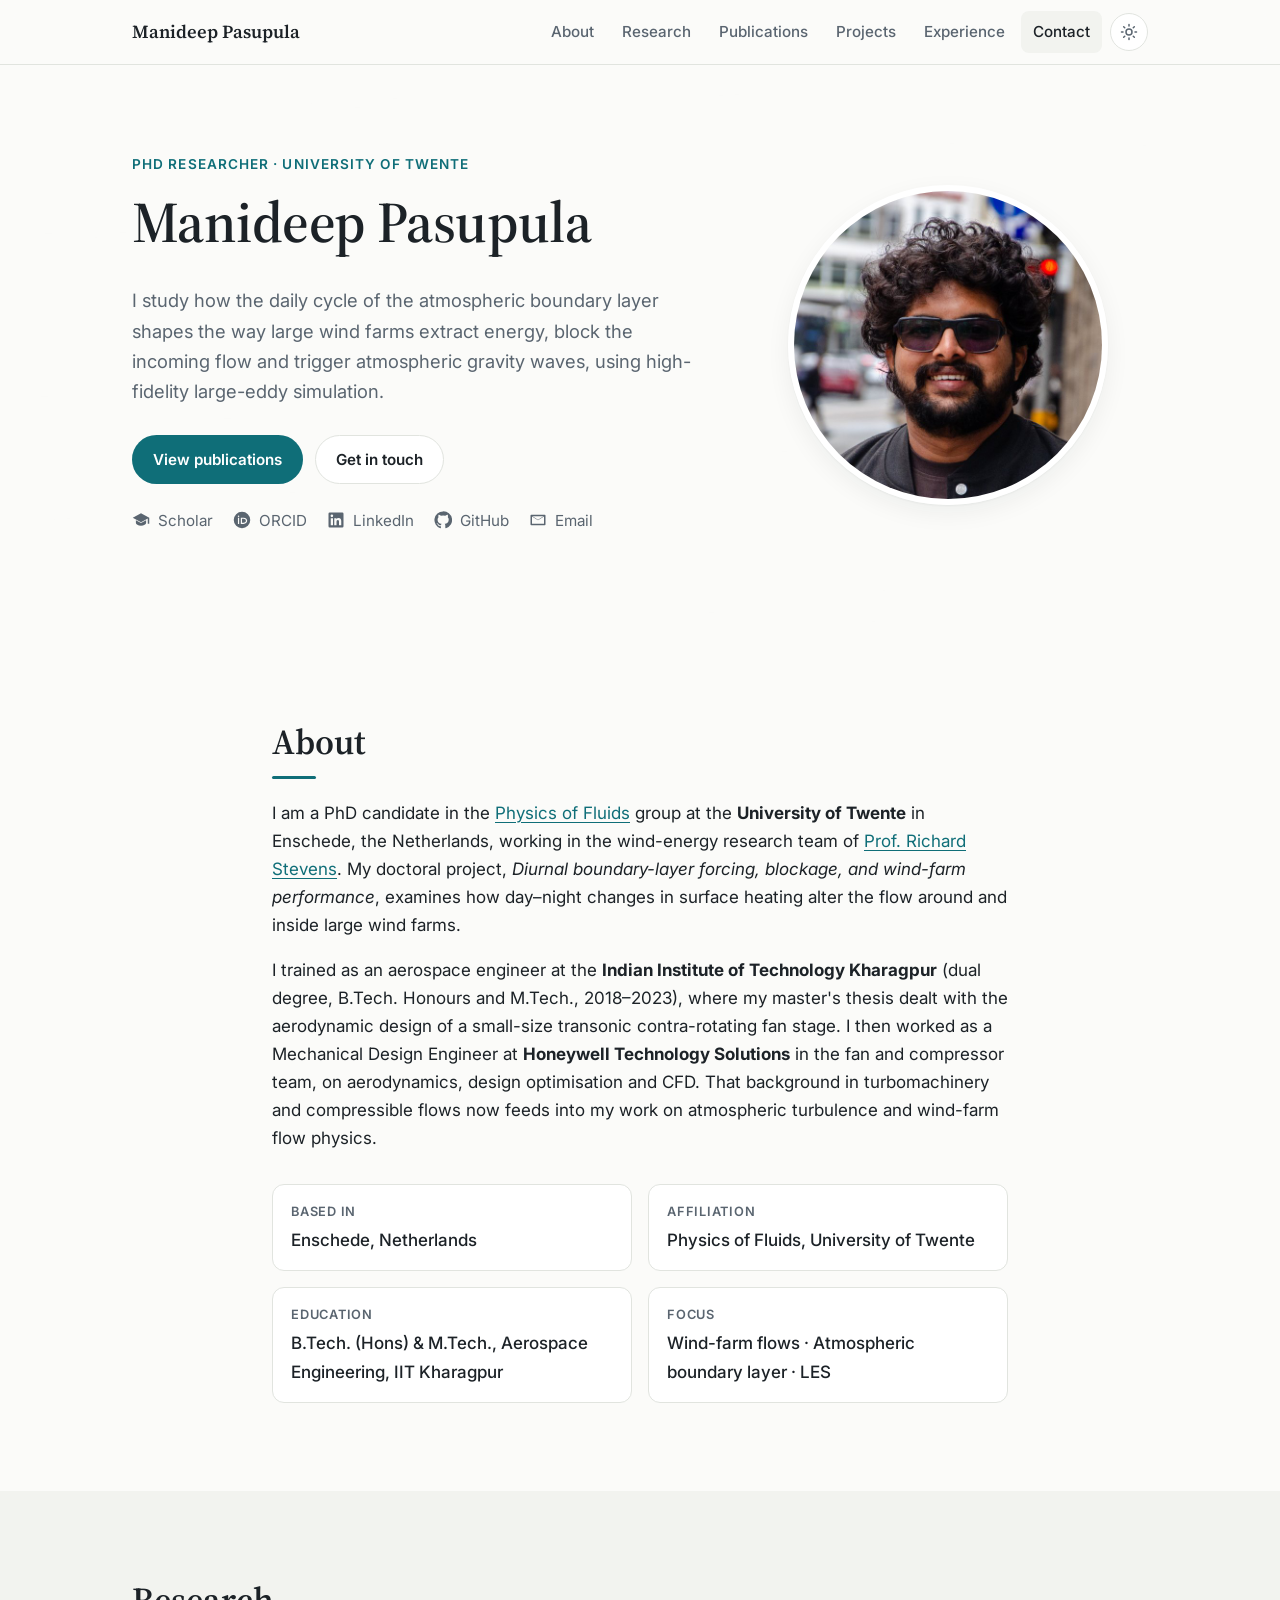
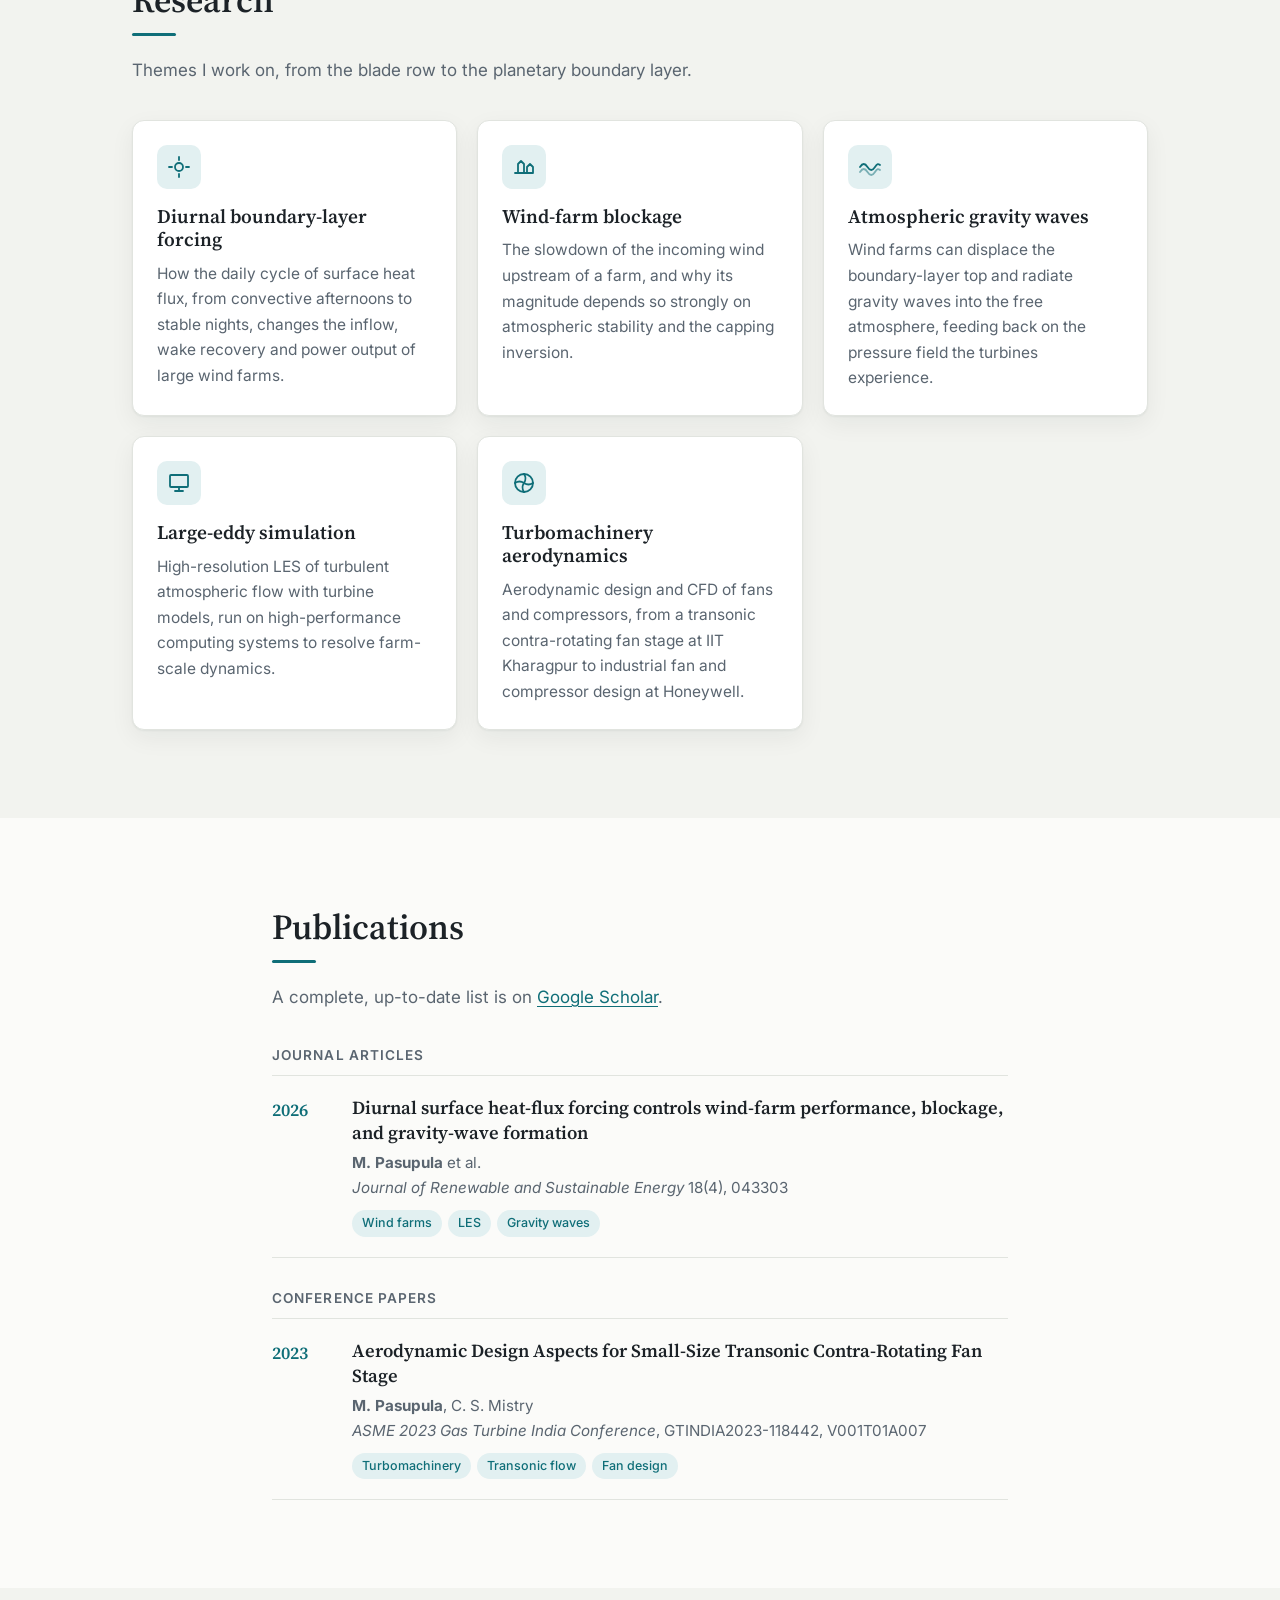
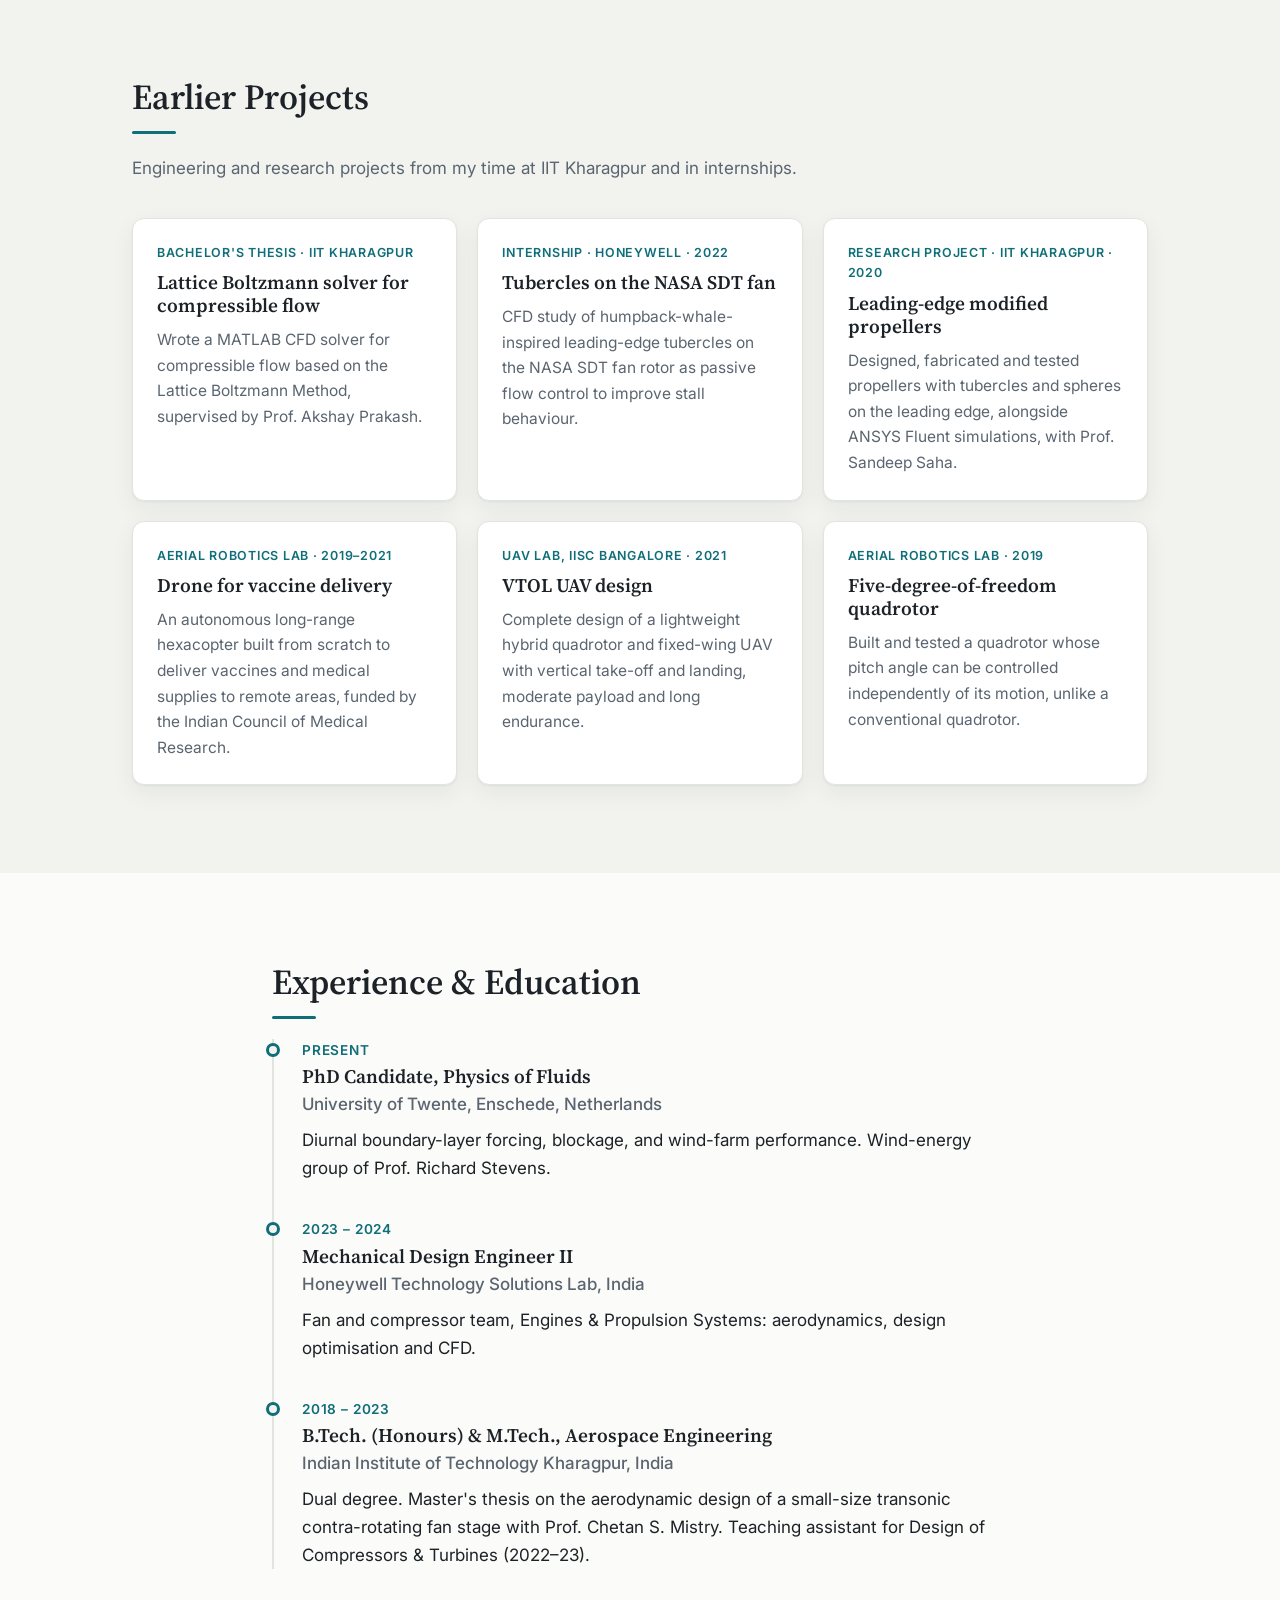
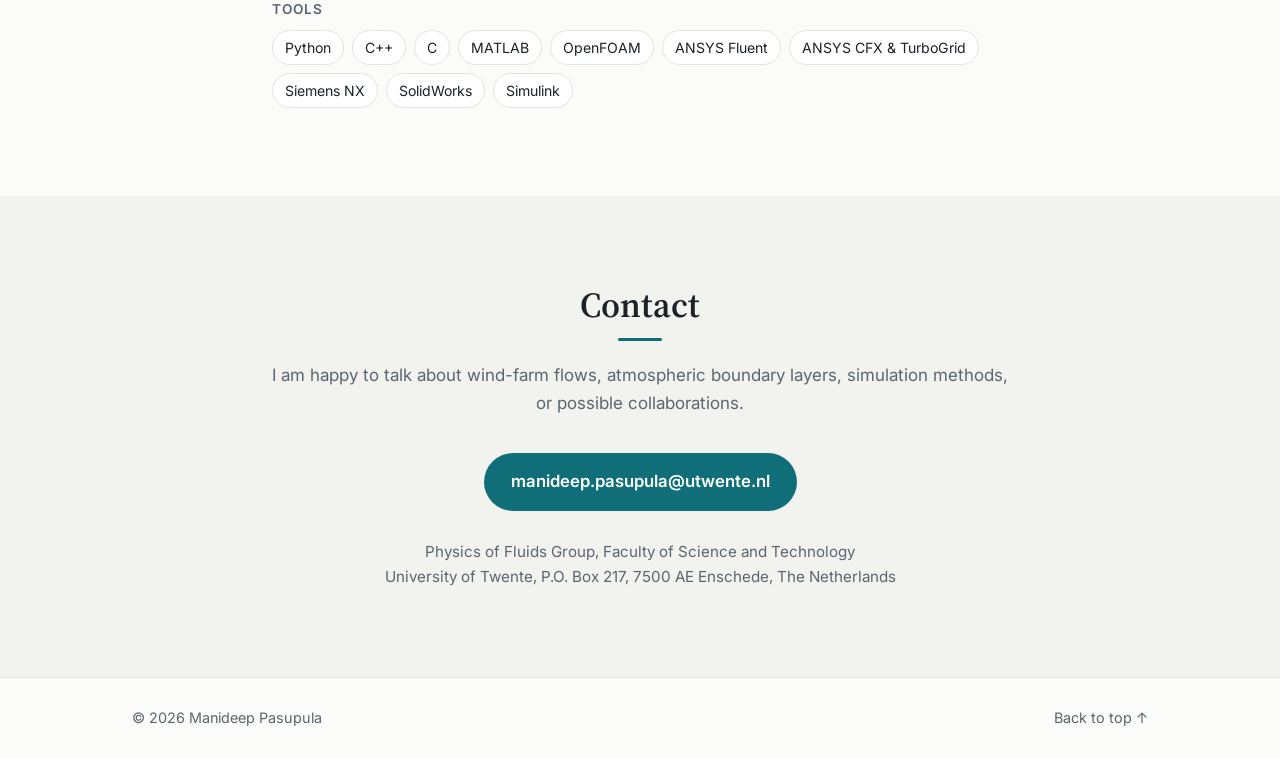
==== commit 6323adb1: "Revert the al-folio redesign (PR #3) Manideep found the redesign made the site look worse, so this r" ====
--- a/index.html
+++ b/index.html
@@ -12,7 +12,7 @@
   <link rel="icon" href="assets/img/favicon.svg" type="image/svg+xml">
   <link rel="preconnect" href="https://fonts.googleapis.com">
   <link rel="preconnect" href="https://fonts.gstatic.com" crossorigin>
-  <link href="https://fonts.googleapis.com/css2?family=Roboto:ital,wght@0,300;0,400;0,500;0,700;1,400&family=Roboto+Slab:wght@300;400;500&family=Roboto+Mono:wght@400&display=swap" rel="stylesheet">
+  <link href="https://fonts.googleapis.com/css2?family=Inter:wght@400;500;600&family=Source+Serif+4:opsz,wght@8..60,500;8..60,600&display=swap" rel="stylesheet">
   <link rel="stylesheet" href="assets/css/style.css">
   <script>
     // Apply saved theme before paint to avoid a flash.
@@ -21,132 +21,107 @@
 </head>
 <body>
   <a class="skip-link" href="#main">Skip to content</a>
-  <div class="progress" aria-hidden="true"><span id="progress-bar"></span></div>
 
   <header class="site-header">
     <nav class="nav container" aria-label="Primary">
-      <a class="brand" href="#top"><span class="first">Manideep</span> Pasupula</a>
-      <div class="nav-right">
-        <ul id="nav-links" class="nav-links">
-          <li><a href="#top">about</a></li>
-          <li><a href="#research">research</a></li>
-          <li><a href="#publications">publications</a></li>
-          <li><a href="#projects">projects</a></li>
-          <li><a href="#experience">cv</a></li>
-          <li><a href="#contact">contact</a></li>
-        </ul>
-        <button class="icon-btn search-open" aria-label="Search the site (Ctrl+K)" title="Search (Ctrl+K)">
-          <svg viewBox="0 0 24 24" aria-hidden="true"><circle cx="11" cy="11" r="7"/><path d="m20 20-4-4"/></svg>
-          <kbd class="kbd-hint">ctrl k</kbd>
-        </button>
-        <button class="icon-btn theme-toggle" aria-label="Toggle dark mode" title="Toggle dark mode">
-          <svg class="icon-sun" viewBox="0 0 24 24" aria-hidden="true"><circle cx="12" cy="12" r="4"/><path d="M12 2v2M12 20v2M4.9 4.9l1.4 1.4M17.7 17.7l1.4 1.4M2 12h2M20 12h2M4.9 19.1l1.4-1.4M17.7 6.3l1.4-1.4"/></svg>
-          <svg class="icon-moon" viewBox="0 0 24 24" aria-hidden="true"><path d="M21 12.8A9 9 0 1 1 11.2 3a7 7 0 0 0 9.8 9.8z"/></svg>
-        </button>
-        <button class="nav-toggle" aria-expanded="false" aria-controls="nav-links" aria-label="Open menu">
-          <span></span><span></span><span></span>
-        </button>
-      </div>
+      <a class="brand" href="#top">Manideep Pasupula</a>
+      <button class="nav-toggle" aria-expanded="false" aria-controls="nav-links" aria-label="Open menu">
+        <span></span><span></span><span></span>
+      </button>
+      <ul id="nav-links" class="nav-links">
+        <li><a href="#about">About</a></li>
+        <li><a href="#research">Research</a></li>
+        <li><a href="#publications">Publications</a></li>
+        <li><a href="#projects">Projects</a></li>
+        <li><a href="#experience">Experience</a></li>
+        <li><a href="#contact">Contact</a></li>
+        <li>
+          <button class="theme-toggle" aria-label="Toggle dark mode" title="Toggle dark mode">
+            <svg class="icon-sun" viewBox="0 0 24 24" aria-hidden="true"><circle cx="12" cy="12" r="4"/><path d="M12 2v2M12 20v2M4.9 4.9l1.4 1.4M17.7 17.7l1.4 1.4M2 12h2M20 12h2M4.9 19.1l1.4-1.4M17.7 6.3l1.4-1.4"/></svg>
+            <svg class="icon-moon" viewBox="0 0 24 24" aria-hidden="true"><path d="M21 12.8A9 9 0 1 1 11.2 3a7 7 0 0 0 9.8 9.8z"/></svg>
+          </button>
+        </li>
+      </ul>
     </nav>
   </header>
 
   <main id="main">
+    <!-- Hero -->
+    <section id="top" class="hero">
+      <div class="container hero-grid">
+        <div class="hero-text">
+          <p class="eyebrow">PhD Researcher · University of Twente</p>
+          <h1>Manideep Pasupula</h1>
+          <p class="lead">
+            I study how the daily cycle of the atmospheric boundary layer shapes the way
+            large wind farms extract energy, block the incoming flow and trigger atmospheric
+            gravity waves, using high-fidelity large-eddy simulation.
+          </p>
+          <div class="hero-actions">
+            <a class="btn btn-primary" href="#publications">View publications</a>
+            <a class="btn btn-ghost" href="#contact">Get in touch</a>
+          </div>
+          <ul class="social" aria-label="Profiles">
+            <li><a href="https://scholar.google.com/citations?user=fDZJsEsAAAAJ&amp;hl=en" target="_blank" rel="noopener" aria-label="Google Scholar">
+              <svg viewBox="0 0 24 24" aria-hidden="true"><path d="M12 3 1 9l11 6 9-4.9V17h2V9L12 3zm-6.8 9.2V16c0 1.9 3 3.5 6.8 3.5s6.8-1.6 6.8-3.5v-3.8L12 16l-6.8-3.8z"/></svg>
+              <span>Scholar</span></a></li>
+            <li><a href="https://orcid.org/0009-0003-1359-6915" target="_blank" rel="noopener" aria-label="ORCID">
+              <svg viewBox="0 0 24 24" aria-hidden="true"><path d="M12 1a11 11 0 1 0 0 22 11 11 0 0 0 0-22zM8.2 17.2H6.6V8.9h1.6v8.3zM7.4 7.9a1 1 0 1 1 0-2 1 1 0 0 1 0 2zm3 9.3V8.9h3.6c3.4 0 4.9 2.4 4.9 4.2 0 2-1.5 4.1-4.9 4.1h-3.6zm1.6-1.4h1.9c2.5 0 3.3-1.6 3.3-2.7 0-1.9-1.2-2.8-3.3-2.8H12v5.5z"/></svg>
+              <span>ORCID</span></a></li>
+            <li><a href="https://www.linkedin.com/in/manideep-pasupula-3b10b51a9/" target="_blank" rel="noopener" aria-label="LinkedIn">
+              <svg viewBox="0 0 24 24" aria-hidden="true"><path d="M20.4 2H3.6A1.6 1.6 0 0 0 2 3.6v16.8A1.6 1.6 0 0 0 3.6 22h16.8a1.6 1.6 0 0 0 1.6-1.6V3.6A1.6 1.6 0 0 0 20.4 2zM8 19H5V9.5h3V19zM6.5 8.2a1.7 1.7 0 1 1 0-3.5 1.7 1.7 0 0 1 0 3.5zM19 19h-3v-4.6c0-1.1 0-2.5-1.5-2.5s-1.8 1.2-1.8 2.4V19h-3V9.5h2.9v1.3a3.2 3.2 0 0 1 2.8-1.6c3 0 3.6 2 3.6 4.6V19z"/></svg>
+              <span>LinkedIn</span></a></li>
+            <li><a href="https://github.com/mpasupula" target="_blank" rel="noopener" aria-label="GitHub">
+              <svg viewBox="0 0 24 24" aria-hidden="true"><path d="M12 .5a11.5 11.5 0 0 0-3.6 22.4c.6.1.8-.3.8-.6v-2c-3.2.7-3.9-1.5-3.9-1.5-.5-1.3-1.3-1.7-1.3-1.7-1-.7.1-.7.1-.7 1.2.1 1.8 1.2 1.8 1.2 1 1.8 2.8 1.3 3.5 1 .1-.8.4-1.3.7-1.6-2.6-.3-5.3-1.3-5.3-5.7 0-1.3.5-2.3 1.2-3.1-.1-.3-.5-1.5.1-3.1 0 0 1-.3 3.2 1.2a11 11 0 0 1 5.8 0c2.2-1.5 3.2-1.2 3.2-1.2.6 1.6.2 2.8.1 3.1.8.8 1.2 1.8 1.2 3.1 0 4.4-2.7 5.4-5.3 5.7.4.4.8 1.1.8 2.2v3.2c0 .3.2.7.8.6A11.5 11.5 0 0 0 12 .5z"/></svg>
+              <span>GitHub</span></a></li>
+            <li><a href="mailto:manideep.pasupula@utwente.nl" aria-label="Email">
+              <svg viewBox="0 0 24 24" aria-hidden="true"><path d="M3 5h18a1 1 0 0 1 1 1v12a1 1 0 0 1-1 1H3a1 1 0 0 1-1-1V6a1 1 0 0 1 1-1zm9 7.2L4 7.3V17h16V7.3l-8 4.9zM4.6 7l7.4 4.5L19.4 7H4.6z"/></svg>
+              <span>Email</span></a></li>
+          </ul>
+        </div>
+        <figure class="hero-portrait">
+          <img src="assets/img/portrait.jpg" alt="Portrait of Manideep Pasupula" width="320" height="320">
+        </figure>
+      </div>
+      <canvas id="flow" class="flow-canvas" aria-hidden="true"></canvas>
+    </section>
+
     <!-- About -->
-    <section id="top" class="about">
-      <canvas id="flow" class="flow-canvas" aria-hidden="true"></canvas>
+    <section id="about" class="section">
+      <div class="container narrow">
+        <h2 class="section-title">About</h2>
+        <p>
+          I am a PhD candidate in the <a href="https://pof.tnw.utwente.nl/" target="_blank" rel="noopener">Physics of Fluids</a>
+          group at the <strong>University of Twente</strong> in Enschede, the Netherlands, working in the
+          wind-energy research team of <a href="https://stevensrjam.github.io/Website/" target="_blank" rel="noopener">Prof. Richard Stevens</a>.
+          My doctoral project, <em>Diurnal boundary-layer forcing, blockage, and wind-farm performance</em>,
+          examines how day–night changes in surface heating alter the flow around and inside
+          large wind farms.
+        </p>
+        <p>
+          I trained as an aerospace engineer at the <strong>Indian Institute of Technology
+          Kharagpur</strong> (dual degree, B.Tech. Honours and M.Tech., 2018–2023), where my
+          master's thesis dealt with the aerodynamic design of a small-size transonic
+          contra-rotating fan stage. I then worked as a Mechanical Design Engineer at
+          <strong>Honeywell Technology Solutions</strong> in the fan and compressor team, on
+          aerodynamics, design optimisation and CFD. That background in turbomachinery and
+          compressible flows now feeds into my work on atmospheric turbulence and wind-farm
+          flow physics.
+        </p>
+        <dl class="facts">
+          <div><dt>Based in</dt><dd>Enschede, Netherlands</dd></div>
+          <div><dt>Affiliation</dt><dd>Physics of Fluids, University of Twente</dd></div>
+          <div><dt>Education</dt><dd>B.Tech. (Hons) &amp; M.Tech., Aerospace Engineering, IIT Kharagpur</dd></div>
+          <div><dt>Focus</dt><dd>Wind-farm flows · Atmospheric boundary layer · LES</dd></div>
+        </dl>
+      </div>
+    </section>
+
+    <!-- Research -->
+    <section id="research" class="section alt">
       <div class="container">
-        <header class="post-header">
-          <h1 class="post-title">Manideep <strong>Pasupula</strong></h1>
-          <p class="desc">PhD Candidate, <a href="https://pof.tnw.utwente.nl/" target="_blank" rel="noopener">Physics of Fluids</a>, University of Twente</p>
-        </header>
-
-        <div class="about-body">
-          <figure class="profile">
-            <img src="assets/img/portrait.jpg" alt="Portrait of Manideep Pasupula" width="320" height="320">
-            <figcaption>
-              <p>Physics of Fluids Group</p>
-              <p>University of Twente</p>
-              <p>Enschede, The Netherlands</p>
-            </figcaption>
-          </figure>
-
-          <div class="bio">
-            <p>
-              I study how the daily cycle of the atmospheric boundary layer shapes the way
-              large wind farms extract energy, block the incoming flow and trigger atmospheric
-              gravity waves, using high-fidelity <strong>large-eddy simulation</strong>.
-            </p>
-            <p>
-              I am a PhD candidate in the <a href="https://pof.tnw.utwente.nl/" target="_blank" rel="noopener">Physics of Fluids</a>
-              group at the <strong>University of Twente</strong> in Enschede, the Netherlands, working in the
-              wind-energy research team of <a href="https://stevensrjam.github.io/Website/" target="_blank" rel="noopener">Prof. Richard Stevens</a>.
-              My doctoral project, <em>Diurnal boundary-layer forcing, blockage, and wind-farm performance</em>,
-              examines how day–night changes in surface heating alter the flow around and inside
-              large wind farms.
-            </p>
-            <p>
-              I trained as an aerospace engineer at the <strong>Indian Institute of Technology
-              Kharagpur</strong> (dual degree, B.Tech. Honours and M.Tech., 2018–2023), where my
-              master's thesis dealt with the aerodynamic design of a small-size transonic
-              contra-rotating fan stage. I then worked as a Mechanical Design Engineer at
-              <strong>Honeywell Technology Solutions</strong> in the fan and compressor team, on
-              aerodynamics, design optimisation and CFD. That background in turbomachinery and
-              compressible flows now feeds into my work on atmospheric turbulence and wind-farm
-              flow physics.
-            </p>
-            <ul class="interests" aria-label="Research interests">
-              <li>Wind-farm flows</li><li>Atmospheric boundary layer</li><li>Gravity waves</li>
-              <li>Large-eddy simulation</li><li>Turbomachinery</li>
-            </ul>
-          </div>
-        </div>
-
-        <h2 class="sub-title"><a href="#news">news</a></h2>
-        <div id="news" class="news">
-          <table>
-            <tr>
-              <th scope="row">2026</th>
-              <td>First-author paper on how diurnal heat-flux forcing controls wind-farm performance, blockage and gravity waves
-                published in the <a href="https://pubs.aip.org/aip/jrse/article/18/4/043303/3399193/Diurnal-surface-heat-flux-forcing-controls-wind" target="_blank" rel="noopener"><em>Journal of Renewable and Sustainable Energy</em></a>.</td>
-            </tr>
-            <tr>
-              <th scope="row">2023</th>
-              <td>Joined Honeywell Technology Solutions as a Mechanical Design Engineer in the fan and compressor team.</td>
-            </tr>
-            <tr>
-              <th scope="row">2023</th>
-              <td>Graduated from IIT Kharagpur with a dual degree in Aerospace Engineering, and published our transonic
-                contra-rotating fan work at <a href="https://doi.org/10.1115/GTINDIA2023-118442" target="_blank" rel="noopener">ASME GT India 2023</a>.</td>
-            </tr>
-          </table>
-        </div>
-
-        <h2 class="sub-title"><a href="#publications">selected publications</a></h2>
-        <ol class="bibliography" id="selected-pubs"></ol>
-
-        <ul class="social social-lg" aria-label="Profiles">
-          <li><a href="mailto:manideep.pasupula@utwente.nl" aria-label="Email" title="Email">
-            <svg viewBox="0 0 24 24" aria-hidden="true"><path d="M3 5h18a1 1 0 0 1 1 1v12a1 1 0 0 1-1 1H3a1 1 0 0 1-1-1V6a1 1 0 0 1 1-1zm9 7.2L4 7.3V17h16V7.3l-8 4.9zM4.6 7l7.4 4.5L19.4 7H4.6z"/></svg></a></li>
-          <li><a href="https://orcid.org/0009-0003-1359-6915" target="_blank" rel="noopener" aria-label="ORCID" title="ORCID">
-            <svg viewBox="0 0 24 24" aria-hidden="true"><path d="M12 1a11 11 0 1 0 0 22 11 11 0 0 0 0-22zM8.2 17.2H6.6V8.9h1.6v8.3zM7.4 7.9a1 1 0 1 1 0-2 1 1 0 0 1 0 2zm3 9.3V8.9h3.6c3.4 0 4.9 2.4 4.9 4.2 0 2-1.5 4.1-4.9 4.1h-3.6zm1.6-1.4h1.9c2.5 0 3.3-1.6 3.3-2.7 0-1.9-1.2-2.8-3.3-2.8H12v5.5z"/></svg></a></li>
-          <li><a href="https://scholar.google.com/citations?user=fDZJsEsAAAAJ&amp;hl=en" target="_blank" rel="noopener" aria-label="Google Scholar" title="Google Scholar">
-            <svg viewBox="0 0 24 24" aria-hidden="true"><path d="M12 3 1 9l11 6 9-4.9V17h2V9L12 3zm-6.8 9.2V16c0 1.9 3 3.5 6.8 3.5s6.8-1.6 6.8-3.5v-3.8L12 16l-6.8-3.8z"/></svg></a></li>
-          <li><a href="https://github.com/mpasupula" target="_blank" rel="noopener" aria-label="GitHub" title="GitHub">
-            <svg viewBox="0 0 24 24" aria-hidden="true"><path d="M12 .5a11.5 11.5 0 0 0-3.6 22.4c.6.1.8-.3.8-.6v-2c-3.2.7-3.9-1.5-3.9-1.5-.5-1.3-1.3-1.7-1.3-1.7-1-.7.1-.7.1-.7 1.2.1 1.8 1.2 1.8 1.2 1 1.8 2.8 1.3 3.5 1 .1-.8.4-1.3.7-1.6-2.6-.3-5.3-1.3-5.3-5.7 0-1.3.5-2.3 1.2-3.1-.1-.3-.5-1.5.1-3.1 0 0 1-.3 3.2 1.2a11 11 0 0 1 5.8 0c2.2-1.5 3.2-1.2 3.2-1.2.6 1.6.2 2.8.1 3.1.8.8 1.2 1.8 1.2 3.1 0 4.4-2.7 5.4-5.3 5.7.4.4.8 1.1.8 2.2v3.2c0 .3.2.7.8.6A11.5 11.5 0 0 0 12 .5z"/></svg></a></li>
-          <li><a href="https://www.linkedin.com/in/manideep-pasupula-3b10b51a9/" target="_blank" rel="noopener" aria-label="LinkedIn" title="LinkedIn">
-            <svg viewBox="0 0 24 24" aria-hidden="true"><path d="M20.4 2H3.6A1.6 1.6 0 0 0 2 3.6v16.8A1.6 1.6 0 0 0 3.6 22h16.8a1.6 1.6 0 0 0 1.6-1.6V3.6A1.6 1.6 0 0 0 20.4 2zM8 19H5V9.5h3V19zM6.5 8.2a1.7 1.7 0 1 1 0-3.5 1.7 1.7 0 0 1 0 3.5zM19 19h-3v-4.6c0-1.1 0-2.5-1.5-2.5s-1.8 1.2-1.8 2.4V19h-3V9.5h2.9v1.3a3.2 3.2 0 0 1 2.8-1.6c3 0 3.6 2 3.6 4.6V19z"/></svg></a></li>
-        </ul>
-        <p class="contact-note">The best way to reach me is by email.</p>
-      </div>
-    </section>
-
-    <!-- Research -->
-    <section id="research" class="section">
-      <div class="container">
-        <header class="page-header">
-          <h2 class="page-title">research</h2>
-          <p class="page-desc">Themes I work on, from the blade row to the planetary boundary layer.</p>
-        </header>
+        <h2 class="section-title">Research</h2>
+        <p class="section-intro">Themes I work on, from the blade row to the planetary boundary layer.</p>
         <div class="cards">
           <article class="card">
             <div class="card-icon" aria-hidden="true">
@@ -195,118 +170,84 @@
 
     <!-- Publications -->
     <section id="publications" class="section">
+      <div class="container narrow">
+        <h2 class="section-title">Publications</h2>
+        <p class="section-intro">
+          A complete, up-to-date list is on
+          <a href="https://scholar.google.com/citations?user=fDZJsEsAAAAJ&amp;hl=en" target="_blank" rel="noopener">Google Scholar</a>.
+        </p>
+
+        <h3 class="pub-group">Journal articles</h3>
+        <ol class="pubs" reversed>
+          <li class="pub">
+            <span class="pub-year">2026</span>
+            <div>
+              <p class="pub-title">
+                <a href="https://pubs.aip.org/aip/jrse/article/18/4/043303/3399193/Diurnal-surface-heat-flux-forcing-controls-wind" target="_blank" rel="noopener">
+                  Diurnal surface heat-flux forcing controls wind-farm performance, blockage, and gravity-wave formation</a>
+              </p>
+              <p class="pub-authors"><strong>M. Pasupula</strong> et al.</p>
+              <p class="pub-venue"><em>Journal of Renewable and Sustainable Energy</em> 18(4), 043303</p>
+              <div class="pub-tags"><span>Wind farms</span><span>LES</span><span>Gravity waves</span></div>
+            </div>
+          </li>
+        </ol>
+
+        <h3 class="pub-group">Conference papers</h3>
+        <ol class="pubs" reversed>
+          <li class="pub">
+            <span class="pub-year">2023</span>
+            <div>
+              <p class="pub-title">
+                <a href="https://doi.org/10.1115/GTINDIA2023-118442" target="_blank" rel="noopener">
+                  Aerodynamic Design Aspects for Small-Size Transonic Contra-Rotating Fan Stage</a>
+              </p>
+              <p class="pub-authors"><strong>M. Pasupula</strong>, C. S. Mistry</p>
+              <p class="pub-venue"><em>ASME 2023 Gas Turbine India Conference</em>, GTINDIA2023-118442, V001T01A007</p>
+              <div class="pub-tags"><span>Turbomachinery</span><span>Transonic flow</span><span>Fan design</span></div>
+            </div>
+          </li>
+        </ol>
+      </div>
+    </section>
+
+    <!-- Earlier projects -->
+    <section id="projects" class="section alt">
       <div class="container">
-        <header class="page-header">
-          <h2 class="page-title">publications</h2>
-          <p class="page-desc">
-            Publications by category in reverse chronological order. An up-to-date list is on
-            <a href="https://scholar.google.com/citations?user=fDZJsEsAAAAJ&amp;hl=en" target="_blank" rel="noopener">Google Scholar</a>.
-          </p>
-        </header>
-
-        <h3 class="year">2026</h3>
-        <ol class="bibliography">
-          <li class="pub" data-selected>
-            <div class="abbr"><span class="badge" title="Journal of Renewable and Sustainable Energy">JRSE</span></div>
-            <div class="pub-body">
-              <p class="pub-title">Diurnal surface heat-flux forcing controls wind-farm performance, blockage, and gravity-wave formation</p>
-              <p class="pub-authors"><em>Manideep Pasupula</em> et al.</p>
-              <p class="pub-venue"><em>Journal of Renewable and Sustainable Energy</em>, 18(4), 043303, 2026</p>
-              <div class="links">
-                <a class="btn-pub" href="https://pubs.aip.org/aip/jrse/article/18/4/043303/3399193/Diurnal-surface-heat-flux-forcing-controls-wind" target="_blank" rel="noopener">HTML</a>
-                <button class="btn-pub" type="button" data-toggle="bib">BIB</button>
-              </div>
-              <div class="bibtex" hidden>
-                <button class="copy" type="button">Copy</button>
-<pre><code>@article{pasupula2026diurnal,
-  title   = {Diurnal surface heat-flux forcing controls wind-farm
-             performance, blockage, and gravity-wave formation},
-  author  = {Pasupula, Manideep and others},
-  journal = {Journal of Renewable and Sustainable Energy},
-  volume  = {18},
-  number  = {4},
-  pages   = {043303},
-  year    = {2026}
-}</code></pre>
-              </div>
-            </div>
-          </li>
-        </ol>
-
-        <h3 class="year">2023</h3>
-        <ol class="bibliography">
-          <li class="pub" data-selected>
-            <div class="abbr"><span class="badge" title="ASME Gas Turbine India Conference">GT India</span></div>
-            <div class="pub-body">
-              <p class="pub-title">Aerodynamic Design Aspects for Small-Size Transonic Contra-Rotating Fan Stage</p>
-              <p class="pub-authors"><em>Manideep Pasupula</em>, and Chetan S. Mistry</p>
-              <p class="pub-venue"><em>ASME 2023 Gas Turbine India Conference</em>, GTINDIA2023-118442, V001T01A007</p>
-              <div class="links">
-                <a class="btn-pub" href="https://doi.org/10.1115/GTINDIA2023-118442" target="_blank" rel="noopener">DOI</a>
-                <button class="btn-pub" type="button" data-toggle="bib">BIB</button>
-              </div>
-              <div class="bibtex" hidden>
-                <button class="copy" type="button">Copy</button>
-<pre><code>@inproceedings{pasupula2023aerodynamic,
-  title     = {Aerodynamic Design Aspects for Small-Size Transonic
-               Contra-Rotating Fan Stage},
-  author    = {Pasupula, Manideep and Mistry, Chetan S.},
-  booktitle = {ASME 2023 Gas Turbine India Conference},
-  pages     = {V001T01A007},
-  year      = {2023},
-  doi       = {10.1115/GTINDIA2023-118442}
-}</code></pre>
-              </div>
-            </div>
-          </li>
-        </ol>
-      </div>
-    </section>
-
-    <!-- Earlier projects -->
-    <section id="projects" class="section">
-      <div class="container">
-        <header class="page-header">
-          <h2 class="page-title">projects</h2>
-          <p class="page-desc">Engineering and research projects from my time at IIT Kharagpur and in internships.</p>
-        </header>
-        <div class="filters" role="group" aria-label="Filter projects">
-          <button type="button" class="active" data-filter="all">all</button>
-          <button type="button" data-filter="cfd">cfd</button>
-          <button type="button" data-filter="uav">aerial robotics</button>
-        </div>
-        <div class="cards projects">
-          <article class="card" data-cat="cfd">
+        <h2 class="section-title">Earlier Projects</h2>
+        <p class="section-intro">Engineering and research projects from my time at IIT Kharagpur and in internships.</p>
+        <div class="cards">
+          <article class="card">
             <p class="card-meta">Bachelor's thesis · IIT Kharagpur</p>
             <h3>Lattice Boltzmann solver for compressible flow</h3>
             <p>Wrote a MATLAB CFD solver for compressible flow based on the Lattice Boltzmann
               Method, supervised by Prof. Akshay Prakash.</p>
           </article>
-          <article class="card" data-cat="cfd">
+          <article class="card">
             <p class="card-meta">Internship · Honeywell · 2022</p>
             <h3>Tubercles on the NASA SDT fan</h3>
             <p>CFD study of humpback-whale-inspired leading-edge tubercles on the NASA SDT fan
               rotor as passive flow control to improve stall behaviour.</p>
           </article>
-          <article class="card" data-cat="cfd">
+          <article class="card">
             <p class="card-meta">Research project · IIT Kharagpur · 2020</p>
             <h3>Leading-edge modified propellers</h3>
             <p>Designed, fabricated and tested propellers with tubercles and spheres on the
               leading edge, alongside ANSYS Fluent simulations, with Prof. Sandeep Saha.</p>
           </article>
-          <article class="card" data-cat="uav">
+          <article class="card">
             <p class="card-meta">Aerial Robotics Lab · 2019–2021</p>
             <h3>Drone for vaccine delivery</h3>
             <p>An autonomous long-range hexacopter built from scratch to deliver vaccines and
               medical supplies to remote areas, funded by the Indian Council of Medical Research.</p>
           </article>
-          <article class="card" data-cat="uav">
+          <article class="card">
             <p class="card-meta">UAV Lab, IISc Bangalore · 2021</p>
             <h3>VTOL UAV design</h3>
             <p>Complete design of a lightweight hybrid quadrotor and fixed-wing UAV with vertical
               take-off and landing, moderate payload and long endurance.</p>
           </article>
-          <article class="card" data-cat="uav">
+          <article class="card">
             <p class="card-meta">Aerial Robotics Lab · 2019</p>
             <h3>Five-degree-of-freedom quadrotor</h3>
             <p>Built and tested a quadrotor whose pitch angle can be controlled independently of
@@ -318,68 +259,52 @@
 
     <!-- Experience -->
     <section id="experience" class="section">
-      <div class="container">
-        <header class="page-header">
-          <h2 class="page-title">cv</h2>
-          <p class="page-desc">Experience, education and tools.</p>
-        </header>
-        <div class="cv-card">
-          <h3 class="cv-heading">Experience &amp; Education</h3>
-          <ol class="cv-list">
-            <li>
-              <span class="cv-date">Present</span>
-              <div>
-                <h4>PhD Candidate, Physics of Fluids</h4>
-                <p class="cv-where">University of Twente, Enschede, Netherlands</p>
-                <p>Diurnal boundary-layer forcing, blockage, and wind-farm performance.
-                  Wind-energy group of Prof. Richard Stevens.</p>
-              </div>
-            </li>
-            <li>
-              <span class="cv-date">2023 – 2024</span>
-              <div>
-                <h4>Mechanical Design Engineer II</h4>
-                <p class="cv-where">Honeywell Technology Solutions Lab, India</p>
-                <p>Fan and compressor team, Engines &amp; Propulsion Systems: aerodynamics, design
-                  optimisation and CFD.</p>
-              </div>
-            </li>
-            <li>
-              <span class="cv-date">2018 – 2023</span>
-              <div>
-                <h4>B.Tech. (Honours) &amp; M.Tech., Aerospace Engineering</h4>
-                <p class="cv-where">Indian Institute of Technology Kharagpur, India</p>
-                <p>Dual degree. Master's thesis on the aerodynamic design of a small-size transonic
-                  contra-rotating fan stage with Prof. Chetan S. Mistry. Teaching assistant for
-                  Design of Compressors &amp; Turbines (2022–23).</p>
-              </div>
-            </li>
-          </ol>
-        </div>
-        <div class="cv-card">
-          <h3 class="cv-heading">Tools</h3>
-          <ul class="skills">
-            <li>Python</li><li>C++</li><li>C</li><li>MATLAB</li><li>OpenFOAM</li><li>ANSYS Fluent</li>
-            <li>ANSYS CFX &amp; TurboGrid</li><li>Siemens NX</li><li>SolidWorks</li><li>Simulink</li>
-          </ul>
-        </div>
+      <div class="container narrow">
+        <h2 class="section-title">Experience &amp; Education</h2>
+        <ol class="timeline">
+          <li>
+            <p class="tl-when">Present</p>
+            <h3>PhD Candidate, Physics of Fluids</h3>
+            <p class="tl-where">University of Twente, Enschede, Netherlands</p>
+            <p>Diurnal boundary-layer forcing, blockage, and wind-farm performance.
+              Wind-energy group of Prof. Richard Stevens.</p>
+          </li>
+          <li>
+            <p class="tl-when">2023 – 2024</p>
+            <h3>Mechanical Design Engineer II</h3>
+            <p class="tl-where">Honeywell Technology Solutions Lab, India</p>
+            <p>Fan and compressor team, Engines &amp; Propulsion Systems: aerodynamics, design
+              optimisation and CFD.</p>
+          </li>
+          <li>
+            <p class="tl-when">2018 – 2023</p>
+            <h3>B.Tech. (Honours) &amp; M.Tech., Aerospace Engineering</h3>
+            <p class="tl-where">Indian Institute of Technology Kharagpur, India</p>
+            <p>Dual degree. Master's thesis on the aerodynamic design of a small-size transonic
+              contra-rotating fan stage with Prof. Chetan S. Mistry. Teaching assistant for
+              Design of Compressors &amp; Turbines (2022–23).</p>
+          </li>
+        </ol>
+        <h3 class="pub-group">Tools</h3>
+        <ul class="skills">
+          <li>Python</li><li>C++</li><li>C</li><li>MATLAB</li><li>OpenFOAM</li><li>ANSYS Fluent</li>
+          <li>ANSYS CFX &amp; TurboGrid</li><li>Siemens NX</li><li>SolidWorks</li><li>Simulink</li>
+        </ul>
         <!-- Uncomment and point to your CV once it is in assets/:
-        <p class="cv-link"><a class="btn-pub" href="assets/cv.pdf">PDF</a></p>
+        <p class="cv-link"><a class="btn btn-ghost" href="assets/cv.pdf">Download CV (PDF)</a></p>
         -->
       </div>
     </section>
 
     <!-- Contact -->
-    <section id="contact" class="section">
-      <div class="container">
-        <header class="page-header">
-          <h2 class="page-title">contact</h2>
-          <p class="page-desc">
-            I am happy to talk about wind-farm flows, atmospheric boundary layers, simulation
-            methods, or possible collaborations.
-          </p>
-        </header>
-        <p class="contact-mail"><a href="mailto:manideep.pasupula@utwente.nl">manideep.pasupula@utwente.nl</a></p>
+    <section id="contact" class="section alt">
+      <div class="container narrow center">
+        <h2 class="section-title">Contact</h2>
+        <p class="section-intro">
+          I am happy to talk about wind-farm flows, atmospheric boundary layers, simulation
+          methods, or possible collaborations.
+        </p>
+        <a class="btn btn-primary btn-lg" href="mailto:manideep.pasupula@utwente.nl">manideep.pasupula@utwente.nl</a>
         <address class="address">
           Physics of Fluids Group, Faculty of Science and Technology<br>
           University of Twente, P.O. Box 217, 7500 AE Enschede, The Netherlands
@@ -390,24 +315,10 @@
 
   <footer class="site-footer">
     <div class="container">
-      <p>© Copyright <span id="year">2026</span> Manideep Pasupula.</p>
-      <p>Physics of Fluids · University of Twente</p>
+      <p>© <span id="year">2026</span> Manideep Pasupula</p>
+      <p><a href="#top">Back to top ↑</a></p>
     </div>
   </footer>
-
-  <a class="to-top" href="#top" aria-label="Back to top">
-    <svg viewBox="0 0 24 24" aria-hidden="true"><path d="M12 19V5M5 12l7-7 7 7"/></svg>
-  </a>
-
-  <!-- Search palette (Ctrl+K) -->
-  <div class="search" id="search" hidden>
-    <div class="search-backdrop" data-close></div>
-    <div class="search-panel" role="dialog" aria-modal="true" aria-label="Search">
-      <input id="search-input" type="search" placeholder="Search sections, publications, projects…" autocomplete="off" aria-controls="search-results">
-      <ul id="search-results" class="search-results" role="listbox"></ul>
-      <p class="search-foot"><kbd>↑</kbd><kbd>↓</kbd> to navigate · <kbd>enter</kbd> to open · <kbd>esc</kbd> to close</p>
-    </div>
-  </div>
 
   <script src="assets/js/main.js" defer></script>
 </body>
--- a/assets/css/style.css
+++ b/assets/css/style.css
@@ -1,126 +1,108 @@
 /* ---------- Theme tokens ---------- */
 :root {
-  --bg: #ffffff;
-  --bg-soft: #f7f8f8;
+  --bg: #fbfbf9;
+  --bg-alt: #f2f3ef;
   --surface: #ffffff;
-  --text: #1f2328;
-  --muted: #6c757d;
-  --border: #e6e8ea;
+  --text: #1c2227;
+  --muted: #5a6570;
+  --border: #e1e4df;
   --accent: #0f6e78;
   --accent-strong: #0a5760;
-  --accent-soft: #e6f2f3;
+  --accent-soft: #e2f0f1;
   --on-accent: #ffffff;
   --flow: 15, 110, 120;
-  --shadow: 0 2px 5px rgba(0, 0, 0, .08), 0 2px 10px rgba(0, 0, 0, .06);
-  --shadow-hover: 0 8px 17px rgba(0, 0, 0, .12), 0 6px 20px rgba(0, 0, 0, .1);
-  --radius: 6px;
-  --sans: "Roboto", system-ui, -apple-system, "Segoe UI", sans-serif;
-  --slab: "Roboto Slab", Georgia, serif;
-  --mono: "Roboto Mono", ui-monospace, SFMono-Regular, Menlo, monospace;
+  --shadow: 0 1px 2px rgba(20, 30, 40, .05), 0 8px 24px rgba(20, 30, 40, .06);
+  --radius: 12px;
+  --serif: "Source Serif 4", Georgia, "Times New Roman", serif;
+  --sans: "Inter", system-ui, -apple-system, "Segoe UI", Roboto, sans-serif;
   color-scheme: light;
 }
 
 @media (prefers-color-scheme: dark) {
   :root:not([data-theme="light"]) {
-    --bg: #1c1c1d;
-    --bg-soft: #232325;
-    --surface: #262628;
-    --text: #e8e8e8;
-    --muted: #a5a8ab;
-    --border: #36373a;
+    --bg: #11161a;
+    --bg-alt: #161c21;
+    --surface: #1b2228;
+    --text: #e6eaed;
+    --muted: #9aa6b0;
+    --border: #2a333a;
     --accent: #5cc2cc;
-    --accent-strong: #84d6de;
-    --accent-soft: #1d3436;
+    --accent-strong: #7fd3db;
+    --accent-soft: #1b3438;
     --on-accent: #0b1a1c;
     --flow: 92, 194, 204;
-    --shadow: 0 2px 5px rgba(0, 0, 0, .35), 0 2px 10px rgba(0, 0, 0, .25);
-    --shadow-hover: 0 8px 17px rgba(0, 0, 0, .45), 0 6px 20px rgba(0, 0, 0, .35);
+    --shadow: 0 1px 2px rgba(0, 0, 0, .3), 0 8px 24px rgba(0, 0, 0, .25);
     color-scheme: dark;
   }
 }
 
 :root[data-theme="dark"] {
-  --bg: #1c1c1d;
-  --bg-soft: #232325;
-  --surface: #262628;
-  --text: #e8e8e8;
-  --muted: #a5a8ab;
-  --border: #36373a;
+  --bg: #11161a;
+  --bg-alt: #161c21;
+  --surface: #1b2228;
+  --text: #e6eaed;
+  --muted: #9aa6b0;
+  --border: #2a333a;
   --accent: #5cc2cc;
-  --accent-strong: #84d6de;
-  --accent-soft: #1d3436;
+  --accent-strong: #7fd3db;
+  --accent-soft: #1b3438;
   --on-accent: #0b1a1c;
   --flow: 92, 194, 204;
-  --shadow: 0 2px 5px rgba(0, 0, 0, .35), 0 2px 10px rgba(0, 0, 0, .25);
-  --shadow-hover: 0 8px 17px rgba(0, 0, 0, .45), 0 6px 20px rgba(0, 0, 0, .35);
+  --shadow: 0 1px 2px rgba(0, 0, 0, .3), 0 8px 24px rgba(0, 0, 0, .25);
   color-scheme: dark;
 }
 
 /* ---------- Base ---------- */
 *, *::before, *::after { box-sizing: border-box; }
-html { scroll-behavior: smooth; scroll-padding-top: 64px; }
+html { scroll-behavior: smooth; scroll-padding-top: 72px; }
 body {
   margin: 0;
   background: var(--bg);
   color: var(--text);
-  font: 400 16.5px/1.7 var(--sans);
+  font: 400 17px/1.65 var(--sans);
   -webkit-font-smoothing: antialiased;
-  transition: background-color .25s, color .25s;
 }
 img { max-width: 100%; display: block; }
-a { color: var(--accent); text-decoration: none; transition: color .15s; }
-a:hover { color: var(--accent-strong); text-decoration: underline; text-underline-offset: 3px; }
-h1, h2, h3, h4 { line-height: 1.25; margin: 0 0 .5em; }
+a { color: var(--accent); text-decoration-thickness: 1px; text-underline-offset: 3px; }
+a:hover { color: var(--accent-strong); }
+h1, h2, h3 { font-family: var(--serif); font-weight: 600; line-height: 1.2; margin: 0 0 .5em; }
 p { margin: 0 0 1em; }
-strong { font-weight: 500; }
-
-.container { width: 100%; max-width: 960px; margin: 0 auto; padding: 0 16px; }
-@media (min-width: 640px) { .container { padding: 0 24px; } }
+
+.container { width: 100%; max-width: 1080px; margin: 0 auto; padding: 0 16px; }
+@media (min-width: 640px) { .container { padding: 0 32px; } }
+.narrow { max-width: 800px; }
+.center { text-align: center; }
 
 .skip-link {
   position: absolute; left: -999px; top: 8px;
-  background: var(--accent); color: var(--on-accent); padding: 8px 12px; border-radius: 4px; z-index: 200;
+  background: var(--accent); color: #fff; padding: 8px 12px; border-radius: 6px; z-index: 100;
 }
 .skip-link:focus { left: 8px; }
-:focus-visible { outline: 2px solid var(--accent); outline-offset: 3px; border-radius: 3px; }
-
-/* ---------- Scroll progress ---------- */
-.progress { position: fixed; top: 0; left: 0; right: 0; height: 2px; z-index: 120; pointer-events: none; }
-.progress span { display: block; height: 100%; width: 0; background: var(--accent); }
+:focus-visible { outline: 2px solid var(--accent); outline-offset: 3px; border-radius: 4px; }
 
 /* ---------- Header / nav ---------- */
 .site-header {
-  position: sticky; top: 0; z-index: 100;
-  background: color-mix(in srgb, var(--bg) 92%, transparent);
-  backdrop-filter: blur(8px);
+  position: sticky; top: 0; z-index: 50;
+  background: color-mix(in srgb, var(--bg) 85%, transparent);
+  backdrop-filter: saturate(1.4) blur(10px);
   border-bottom: 1px solid var(--border);
-  box-shadow: 0 1px 3px rgba(0, 0, 0, .04);
-}
-.nav { display: flex; align-items: center; justify-content: space-between; height: 56px; gap: 12px; }
-.brand { font-size: 1.2rem; font-weight: 300; color: var(--text); white-space: nowrap; }
-.brand .first { font-weight: 700; }
-.brand:hover { color: var(--text); text-decoration: none; }
-.nav-right { display: flex; align-items: center; gap: 4px; }
-.nav-links { list-style: none; display: flex; align-items: center; margin: 0; padding: 0; }
+}
+.nav { display: flex; align-items: center; justify-content: space-between; height: 64px; }
+.brand { font-family: var(--serif); font-weight: 600; font-size: 1.15rem; color: var(--text); text-decoration: none; }
+.nav-links { list-style: none; display: flex; align-items: center; gap: 4px; margin: 0; padding: 0; }
 .nav-links a {
-  position: relative; display: block; padding: 6px 10px;
-  color: var(--text); font-size: .98rem; font-weight: 400;
-}
-.nav-links a:hover { color: var(--accent); text-decoration: none; }
-.nav-links a.active { color: var(--accent); font-weight: 500; }
-.nav-links a::after {
-  content: ""; position: absolute; left: 10px; right: 10px; bottom: 0; height: 2px;
-  background: var(--accent); transform: scaleX(0); transition: transform .2s ease;
-}
-.nav-links a.active::after { transform: scaleX(1); }
-
-.icon-btn {
-  display: inline-flex; align-items: center; gap: 6px; height: 34px; min-width: 34px; padding: 0 8px;
-  border: 0; border-radius: 6px; background: none; color: var(--text); cursor: pointer; font: inherit;
-}
-.icon-btn:hover { color: var(--accent); }
-.icon-btn svg { width: 18px; height: 18px; fill: none; stroke: currentColor; stroke-width: 2; stroke-linecap: round; }
-.kbd-hint { font: 500 .7rem var(--mono); color: var(--muted); border: 1px solid var(--border); border-radius: 4px; padding: 1px 5px; }
+  display: block; padding: 8px 12px; border-radius: 8px;
+  color: var(--muted); text-decoration: none; font-size: .95rem; font-weight: 500;
+}
+.nav-links a:hover, .nav-links a.active { color: var(--text); background: var(--bg-alt); }
+
+.theme-toggle {
+  display: grid; place-items: center; width: 38px; height: 38px; margin-left: 4px;
+  border: 1px solid var(--border); border-radius: 50%; background: var(--surface);
+  color: var(--muted); cursor: pointer;
+}
+.theme-toggle:hover { color: var(--text); }
+.theme-toggle svg { width: 18px; height: 18px; fill: none; stroke: currentColor; stroke-width: 2; stroke-linecap: round; }
 .theme-toggle .icon-moon { display: none; }
 :root[data-theme="dark"] .theme-toggle .icon-sun { display: none; }
 :root[data-theme="dark"] .theme-toggle .icon-moon { display: block; }
@@ -130,222 +112,135 @@
 }
 
 .nav-toggle {
-  display: none; width: 38px; height: 38px; padding: 10px 8px;
+  display: none; width: 40px; height: 40px; padding: 10px 9px;
   background: none; border: 0; cursor: pointer; flex-direction: column; justify-content: space-between;
 }
 .nav-toggle span { display: block; height: 2px; background: var(--text); border-radius: 2px; transition: transform .2s, opacity .2s; }
-.nav-toggle[aria-expanded="true"] span:nth-child(1) { transform: translateY(8px) rotate(45deg); }
+.nav-toggle[aria-expanded="true"] span:nth-child(1) { transform: translateY(7px) rotate(45deg); }
 .nav-toggle[aria-expanded="true"] span:nth-child(2) { opacity: 0; }
-.nav-toggle[aria-expanded="true"] span:nth-child(3) { transform: translateY(-8px) rotate(-45deg); }
-
-@media (max-width: 860px) {
+.nav-toggle[aria-expanded="true"] span:nth-child(3) { transform: translateY(-7px) rotate(-45deg); }
+
+@media (max-width: 900px) {
   .nav-toggle { display: flex; }
-  .kbd-hint { display: none; }
   .nav-links {
-    position: absolute; top: 56px; left: 0; right: 0;
-    flex-direction: column; align-items: stretch;
-    padding: 8px 16px 12px; background: var(--bg); border-bottom: 1px solid var(--border);
-    box-shadow: var(--shadow); display: none;
+    position: absolute; top: 64px; left: 0; right: 0;
+    flex-direction: column; align-items: stretch; gap: 0;
+    padding: 8px 16px 16px; background: var(--bg); border-bottom: 1px solid var(--border);
+    display: none;
   }
   .nav-links.open { display: flex; }
-  .nav-links a { padding: 10px 4px; }
-  .nav-links a::after { left: 4px; right: auto; width: 24px; }
-}
-
-/* ---------- About (landing) ---------- */
-.about { position: relative; padding: 48px 0 32px; }
-.about > .container { position: relative; z-index: 1; }
-.flow-canvas {
-  position: absolute; top: 0; left: 0; width: 100%; height: 360px; z-index: 0; pointer-events: none;
-  -webkit-mask-image: linear-gradient(#000 40%, transparent);
-  mask-image: linear-gradient(#000 40%, transparent);
-}
-.post-header { margin-bottom: 28px; }
-.post-title { font-size: clamp(2.2rem, 6vw, 2.9rem); font-weight: 300; letter-spacing: -.01em; margin-bottom: 6px; }
-.post-title strong { font-weight: 700; }
-.desc { color: var(--muted); font-size: 1.02rem; margin: 0; }
-.desc a { color: inherit; }
-.desc a:hover { color: var(--accent); }
-
-.about-body::after { content: ""; display: table; clear: both; }
-.profile { float: right; width: 30%; max-width: 260px; margin: 0 0 20px 32px; }
-.profile img {
-  width: 100%; height: auto; aspect-ratio: 1; object-fit: cover; border-radius: 50%;
-  box-shadow: var(--shadow); transition: box-shadow .25s, transform .25s;
-}
-.profile img:hover { box-shadow: var(--shadow-hover); transform: translateY(-2px); }
-.profile figcaption { margin-top: 12px; text-align: center; font-size: .88rem; color: var(--muted); line-height: 1.5; }
-.profile figcaption p { margin: 0; }
-.bio p { text-align: justify; hyphens: auto; }
-@media (max-width: 640px) {
-  .profile { float: none; width: 60%; max-width: 220px; margin: 0 auto 24px; }
-  .bio p { text-align: left; }
-}
-
-.interests { list-style: none; display: flex; flex-wrap: wrap; gap: 8px; padding: 0; margin: 8px 0 0; }
-.interests li {
-  padding: 2px 12px; border-radius: 999px; font-size: .85rem;
-  background: var(--accent-soft); color: var(--accent); font-weight: 500;
-}
-
-.sub-title { font-size: 1.6rem; font-weight: 400; margin: 48px 0 16px; }
-.sub-title a { color: var(--accent); }
-.sub-title a:hover { text-decoration: none; opacity: .8; }
-
-/* News table */
-.news table { width: 100%; border-collapse: collapse; }
-.news th, .news td { padding: 10px 0; vertical-align: top; text-align: left; border-bottom: 1px solid var(--border); }
-.news tr:first-child th, .news tr:first-child td { border-top: 1px solid var(--border); }
-.news th { width: 96px; font-weight: 700; font-size: .95rem; white-space: nowrap; color: var(--text); }
-.news td { font-size: .98rem; }
-
-/* Social row */
-.social { list-style: none; display: flex; flex-wrap: wrap; justify-content: center; gap: 12px 22px; padding: 0; margin: 48px 0 8px; }
-.social a { display: inline-flex; color: var(--text); transition: color .15s, transform .15s; }
-.social a:hover { color: var(--accent); transform: translateY(-2px); }
-.social svg { width: 30px; height: 30px; fill: currentColor; }
-.contact-note { text-align: center; color: var(--muted); font-size: .92rem; margin: 0; }
+  .nav-links a { padding: 12px; }
+  .theme-toggle { margin: 8px 12px 0; }
+}
+
+/* ---------- Hero ---------- */
+.hero { position: relative; overflow: hidden; padding: 88px 0 96px; }
+.flow-canvas { position: absolute; inset: 0; width: 100%; height: 100%; z-index: 0; pointer-events: none; }
+.hero-grid { position: relative; z-index: 1; display: grid; grid-template-columns: 1.4fr 1fr; gap: 56px; align-items: center; }
+.eyebrow { font-size: .85rem; font-weight: 600; letter-spacing: .08em; text-transform: uppercase; color: var(--accent); margin-bottom: 12px; }
+.hero h1 { font-size: clamp(2.4rem, 6vw, 3.6rem); letter-spacing: -.01em; }
+.lead { font-size: 1.15rem; color: var(--muted); max-width: 36em; }
+.hero-actions { display: flex; flex-wrap: wrap; gap: 12px; margin: 28px 0 24px; }
+.hero-portrait img {
+  width: 100%; height: auto; max-width: 320px; margin-left: auto; aspect-ratio: 1; object-fit: cover;
+  border-radius: 50%; border: 6px solid var(--surface); box-shadow: var(--shadow);
+}
+@media (max-width: 760px) {
+  .hero { padding: 56px 0 64px; }
+  .hero-grid { grid-template-columns: 1fr; gap: 32px; }
+  .hero-portrait { order: -1; }
+  .hero-portrait img { max-width: 160px; margin: 0; }
+}
+
+.btn {
+  display: inline-flex; align-items: center; justify-content: center;
+  padding: 11px 20px; border-radius: 999px; font-weight: 600; font-size: .95rem;
+  text-decoration: none; border: 1px solid transparent; transition: background .15s, border-color .15s, color .15s;
+}
+.btn-primary, .btn-primary:hover { background: var(--accent); color: var(--on-accent); }
+.btn-primary:hover { background: var(--accent-strong); }
+.btn-ghost { border-color: var(--border); color: var(--text); background: var(--surface); }
+.btn-ghost:hover { border-color: var(--accent); color: var(--accent); }
+.btn-lg { font-size: 1.05rem; padding: 14px 26px; overflow-wrap: anywhere; }
+
+.social { list-style: none; display: flex; flex-wrap: wrap; gap: 8px 20px; padding: 0; margin: 0; }
+.social a { display: inline-flex; align-items: center; gap: 8px; color: var(--muted); text-decoration: none; font-size: .95rem; }
+.social a:hover { color: var(--accent); }
+.social svg { width: 18px; height: 18px; fill: currentColor; }
 
 /* ---------- Sections ---------- */
-.section { padding: 56px 0; border-top: 1px solid var(--border); }
-.page-header { margin-bottom: 32px; }
-.page-title { font-size: clamp(2rem, 5vw, 2.5rem); font-weight: 300; margin-bottom: 4px; }
-.page-desc { color: var(--muted); margin: 0; }
-
-/* ---------- Cards ---------- */
-.cards { display: grid; grid-template-columns: repeat(auto-fill, minmax(260px, 1fr)); gap: 20px; }
+.section { padding: 88px 0; }
+.section.alt { background: var(--bg-alt); }
+.section-title { font-size: clamp(1.7rem, 3.5vw, 2.2rem); margin-bottom: 20px; }
+.section-title::after { content: ""; display: block; width: 44px; height: 3px; margin-top: 12px; background: var(--accent); border-radius: 2px; }
+.center .section-title::after { margin-left: auto; margin-right: auto; }
+.section-intro { color: var(--muted); margin-bottom: 36px; }
+@media (max-width: 640px) { .section { padding: 64px 0; } }
+
+.facts { display: grid; grid-template-columns: repeat(auto-fit, minmax(260px, 1fr)); gap: 16px; margin: 32px 0 0; }
+.facts div { padding: 16px 18px; background: var(--surface); border: 1px solid var(--border); border-radius: var(--radius); }
+.facts dt { font-size: .8rem; text-transform: uppercase; letter-spacing: .06em; color: var(--muted); font-weight: 600; }
+.facts dd { margin: 4px 0 0; font-weight: 500; }
+
+/* ---------- Research cards ---------- */
+.cards { display: grid; grid-template-columns: repeat(auto-fill, minmax(280px, 1fr)); gap: 20px; }
 .card {
   background: var(--surface); border: 1px solid var(--border); border-radius: var(--radius);
-  padding: 22px; box-shadow: var(--shadow); transition: transform .25s, box-shadow .25s;
-}
-.card:hover { transform: translateY(-4px); box-shadow: var(--shadow-hover); }
-.card h3 { font-size: 1.12rem; font-weight: 500; }
-.card p { color: var(--muted); margin: 0; font-size: .95rem; }
-.card-icon { display: grid; place-items: center; width: 42px; height: 42px; margin-bottom: 14px; border-radius: 50%; background: var(--accent-soft); color: var(--accent); }
-.card-icon svg { width: 22px; height: 22px; fill: none; stroke: currentColor; stroke-width: 1.8; stroke-linecap: round; stroke-linejoin: round; }
-.card-meta { font-size: .78rem !important; font-weight: 500; text-transform: uppercase; letter-spacing: .06em; color: var(--accent) !important; margin: 0 0 8px !important; }
-.card.hidden { display: none; }
-
-.filters { display: flex; flex-wrap: wrap; gap: 8px; margin: -8px 0 24px; }
-.filters button {
-  font: inherit; font-size: .9rem; padding: 4px 14px; border-radius: 999px; cursor: pointer;
-  border: 1px solid var(--border); background: var(--surface); color: var(--text); transition: all .15s;
-}
-.filters button:hover { border-color: var(--accent); color: var(--accent); }
-.filters button.active { background: var(--accent); border-color: var(--accent); color: var(--on-accent); }
-
-/* ---------- Publications (bibliography) ---------- */
-.year {
-  font-size: 2.2rem; font-weight: 300; color: var(--border); text-align: right;
-  margin: 8px 0 -8px; letter-spacing: .02em;
-}
-:root[data-theme="dark"] .year { color: #4a4b4f; }
-@media (prefers-color-scheme: dark) { :root:not([data-theme="light"]) .year { color: #4a4b4f; } }
-.bibliography { list-style: none; margin: 0; padding: 0; }
-.pub { display: grid; grid-template-columns: 110px 1fr; gap: 16px; padding: 16px 0; }
-.abbr { padding-top: 3px; }
-.badge {
-  display: inline-block; width: 100%; padding: 4px 6px; text-align: center; border-radius: 3px;
-  background: var(--accent); color: var(--on-accent); font-size: .78rem; font-weight: 500; letter-spacing: .02em;
-}
-.pub-title { font-weight: 700; margin: 0 0 2px; line-height: 1.4; }
-.pub-authors { margin: 0; font-size: .95rem; }
-.pub-authors em { font-style: normal; font-weight: 500; border-bottom: 1px solid currentColor; }
-.pub-venue { margin: 0; font-size: .95rem; color: var(--muted); }
-.links { display: flex; flex-wrap: wrap; gap: 8px; margin-top: 8px; }
-.btn-pub {
-  display: inline-block; padding: 1px 10px; border: 1px solid var(--text); border-radius: 3px;
-  background: none; color: var(--text); font: 500 .75rem/1.7 var(--sans); letter-spacing: .04em;
-  cursor: pointer; transition: all .15s;
-}
-.btn-pub:hover, .btn-pub[aria-expanded="true"] { border-color: var(--accent); color: var(--accent); text-decoration: none; }
-.bibtex { position: relative; margin-top: 10px; animation: drop .2s ease; }
-.bibtex pre {
-  margin: 0; padding: 14px 16px; overflow-x: auto; border-radius: 4px;
-  background: var(--bg-soft); border: 1px solid var(--border); font: .8rem/1.55 var(--mono); color: var(--text);
-}
-.copy {
-  position: absolute; top: 8px; right: 8px; padding: 2px 8px; border-radius: 3px; cursor: pointer;
-  border: 1px solid var(--border); background: var(--surface); color: var(--muted); font: .75rem var(--sans);
-}
-.copy:hover { color: var(--accent); border-color: var(--accent); }
-@keyframes drop { from { opacity: 0; transform: translateY(-4px); } }
-@media (max-width: 560px) {
-  .pub { grid-template-columns: 1fr; gap: 6px; }
-  .badge { width: auto; }
-}
-
-/* ---------- CV ---------- */
-.cv-card {
-  background: var(--surface); border: 1px solid var(--border); border-radius: var(--radius);
-  box-shadow: var(--shadow); padding: 20px 24px; margin-bottom: 20px;
-}
-.cv-heading { font-size: 1.2rem; font-weight: 500; padding-bottom: 10px; margin-bottom: 4px; border-bottom: 1px solid var(--border); }
-.cv-list { list-style: none; margin: 0; padding: 0; }
-.cv-list li { display: grid; grid-template-columns: 110px 1fr; gap: 16px; padding: 16px 0; border-bottom: 1px dashed var(--border); }
-.cv-list li:last-child { border-bottom: 0; padding-bottom: 4px; }
-.cv-date {
-  align-self: start; text-align: center; padding: 2px 6px; border-radius: 3px;
-  background: var(--accent); color: var(--on-accent); font-size: .8rem; font-weight: 500;
-}
-.cv-list h4 { font-size: 1.05rem; font-weight: 500; margin-bottom: 0; }
-.cv-where { color: var(--muted); font-style: italic; margin-bottom: 6px; font-size: .95rem; }
-.cv-list p:last-child { margin: 0; font-size: .95rem; }
-@media (max-width: 560px) {
-  .cv-list li { grid-template-columns: 1fr; gap: 6px; }
-  .cv-date { justify-self: start; }
-}
-.skills { list-style: none; display: flex; flex-wrap: wrap; gap: 8px; padding: 12px 0 0; margin: 0; }
-.skills li { padding: 3px 12px; border: 1px solid var(--border); border-radius: 999px; font-size: .88rem; }
-.cv-link { margin-top: 16px; }
+  padding: 24px; box-shadow: var(--shadow); transition: transform .2s, border-color .2s;
+}
+.card:hover { transform: translateY(-2px); border-color: color-mix(in srgb, var(--accent) 40%, var(--border)); }
+.card h3 { font-size: 1.2rem; }
+.card p { color: var(--muted); margin: 0; font-size: .97rem; }
+.card-icon { display: grid; place-items: center; width: 44px; height: 44px; margin-bottom: 16px; border-radius: 10px; background: var(--accent-soft); color: var(--accent); }
+.card-icon svg { width: 24px; height: 24px; fill: none; stroke: currentColor; stroke-width: 1.8; stroke-linecap: round; stroke-linejoin: round; }
+
+/* ---------- Publications ---------- */
+.pub-group { font-family: var(--sans); font-size: .85rem; text-transform: uppercase; letter-spacing: .08em; color: var(--muted); margin: 32px 0 12px; }
+.pubs { list-style: none; padding: 0; margin: 0; }
+.pub { display: grid; grid-template-columns: 64px 1fr; gap: 16px; padding: 20px 0; border-top: 1px solid var(--border); }
+.pub:last-child { border-bottom: 1px solid var(--border); }
+.pub-year { font-family: var(--serif); font-weight: 600; font-size: 1.1rem; color: var(--accent); }
+.pub-title { font-family: var(--serif); font-size: 1.15rem; font-weight: 600; margin-bottom: 4px; line-height: 1.35; }
+.pub-title a { color: var(--text); text-decoration: none; }
+.pub-title a:hover { color: var(--accent); text-decoration: underline; }
+.pub-authors, .pub-venue { margin: 0; color: var(--muted); font-size: .95rem; }
+.pub-tags { display: flex; flex-wrap: wrap; gap: 6px; margin-top: 10px; }
+.pub-tags span { font-size: .78rem; padding: 3px 10px; border-radius: 999px; background: var(--accent-soft); color: var(--accent); font-weight: 500; }
+@media (max-width: 520px) { .pub { grid-template-columns: 1fr; gap: 4px; } }
+
+/* ---------- Timeline ---------- */
+.timeline { list-style: none; margin: 0; padding: 0 0 0 28px; border-left: 2px solid var(--border); }
+.timeline li { position: relative; padding-bottom: 36px; }
+.timeline li:last-child { padding-bottom: 0; }
+.timeline li::before {
+  content: ""; position: absolute; left: -36px; top: 4px; width: 14px; height: 14px;
+  border-radius: 50%; background: var(--bg-alt); border: 3px solid var(--accent);
+}
+.tl-when { font-size: .85rem; font-weight: 600; color: var(--accent); margin-bottom: 4px; text-transform: uppercase; letter-spacing: .06em; }
+.timeline h3 { font-size: 1.2rem; margin-bottom: 2px; }
+.tl-where { color: var(--muted); font-weight: 500; margin-bottom: 8px; }
+.timeline p:last-child { margin: 0; }
+.cv-link { margin-top: 36px; }
 
 /* ---------- Contact / footer ---------- */
-.contact-mail { font-size: 1.25rem; margin-bottom: 8px; overflow-wrap: anywhere; }
-.address { font-style: normal; color: var(--muted); font-size: .95rem; }
-.site-footer { border-top: 1px solid var(--border); padding: 20px 0; color: var(--muted); font-size: .85rem; background: var(--bg-soft); }
-.site-footer .container { display: flex; justify-content: space-between; flex-wrap: wrap; gap: 6px 16px; }
+.address { font-style: normal; color: var(--muted); margin-top: 28px; font-size: .95rem; }
+.site-footer { border-top: 1px solid var(--border); padding: 28px 0; color: var(--muted); font-size: .9rem; }
+.site-footer .container { display: flex; justify-content: space-between; flex-wrap: wrap; gap: 8px; }
 .site-footer p { margin: 0; }
-
-/* ---------- Back to top ---------- */
-.to-top {
-  position: fixed; right: 20px; bottom: 20px; z-index: 90; display: grid; place-items: center;
-  width: 42px; height: 42px; border-radius: 50%; background: var(--accent); color: var(--on-accent);
-  box-shadow: var(--shadow-hover); opacity: 0; transform: translateY(12px); pointer-events: none;
-  transition: opacity .25s, transform .25s, background .15s;
-}
-.to-top.show { opacity: 1; transform: none; pointer-events: auto; }
-.to-top:hover { background: var(--accent-strong); color: var(--on-accent); }
-.to-top svg { width: 20px; height: 20px; fill: none; stroke: currentColor; stroke-width: 2.2; stroke-linecap: round; stroke-linejoin: round; }
-
-/* ---------- Search palette ---------- */
-.search { position: fixed; inset: 0; z-index: 300; display: flex; justify-content: center; align-items: flex-start; padding: 12vh 16px 16px; }
-.search[hidden] { display: none; }
-.search-backdrop { position: absolute; inset: 0; background: rgba(0, 0, 0, .45); backdrop-filter: blur(2px); }
-.search-panel {
-  position: relative; width: 100%; max-width: 560px; background: var(--surface); color: var(--text);
-  border: 1px solid var(--border); border-radius: 8px; box-shadow: 0 20px 50px rgba(0, 0, 0, .3); overflow: hidden;
-  animation: drop .15s ease;
-}
-.search-panel input {
-  width: 100%; padding: 16px 18px; border: 0; border-bottom: 1px solid var(--border); outline: none;
-  background: transparent; color: var(--text); font: 1rem var(--sans);
-}
-.search-results { list-style: none; margin: 0; padding: 6px; max-height: 50vh; overflow-y: auto; }
-.search-results li { padding: 8px 12px; border-radius: 5px; cursor: pointer; display: flex; justify-content: space-between; gap: 12px; }
-.search-results li small { color: var(--muted); white-space: nowrap; font-size: .78rem; }
-.search-results li[aria-selected="true"] { background: var(--accent); color: var(--on-accent); }
-.search-results li[aria-selected="true"] small { color: inherit; opacity: .85; }
-.search-results .empty { color: var(--muted); cursor: default; }
-.search-foot { margin: 0; padding: 8px 14px; border-top: 1px solid var(--border); font-size: .75rem; color: var(--muted); }
-kbd { font: .7rem var(--mono); border: 1px solid var(--border); border-radius: 3px; padding: 0 4px; margin: 0 1px; }
+.site-footer a { color: var(--muted); text-decoration: none; }
+.site-footer a:hover { color: var(--accent); }
 
 /* ---------- Reveal on scroll ---------- */
-.reveal { opacity: 0; transform: translateY(14px); transition: opacity .6s ease, transform .6s ease, box-shadow .25s; }
+.reveal { opacity: 0; transform: translateY(12px); transition: opacity .6s ease, transform .6s ease; }
 .reveal.visible { opacity: 1; transform: none; }
-.card.reveal.visible:hover { transform: translateY(-4px); }
 
 @media (prefers-reduced-motion: reduce) {
   html { scroll-behavior: auto; }
-  *, *::before, *::after { animation: none !important; transition: none !important; }
-  .reveal { opacity: 1; transform: none; }
-}
+  .reveal { opacity: 1; transform: none; transition: none; }
+  .card { transition: none; }
+}
+
+/* ---------- Project meta & skills ---------- */
+.card-meta { font-size: .78rem !important; font-weight: 600; text-transform: uppercase; letter-spacing: .06em; color: var(--accent) !important; margin: 0 0 8px !important; }
+.skills { list-style: none; display: flex; flex-wrap: wrap; gap: 8px; padding: 0; margin: 0; }
+.skills li { padding: 5px 12px; border: 1px solid var(--border); border-radius: 999px; background: var(--surface); font-size: .88rem; }
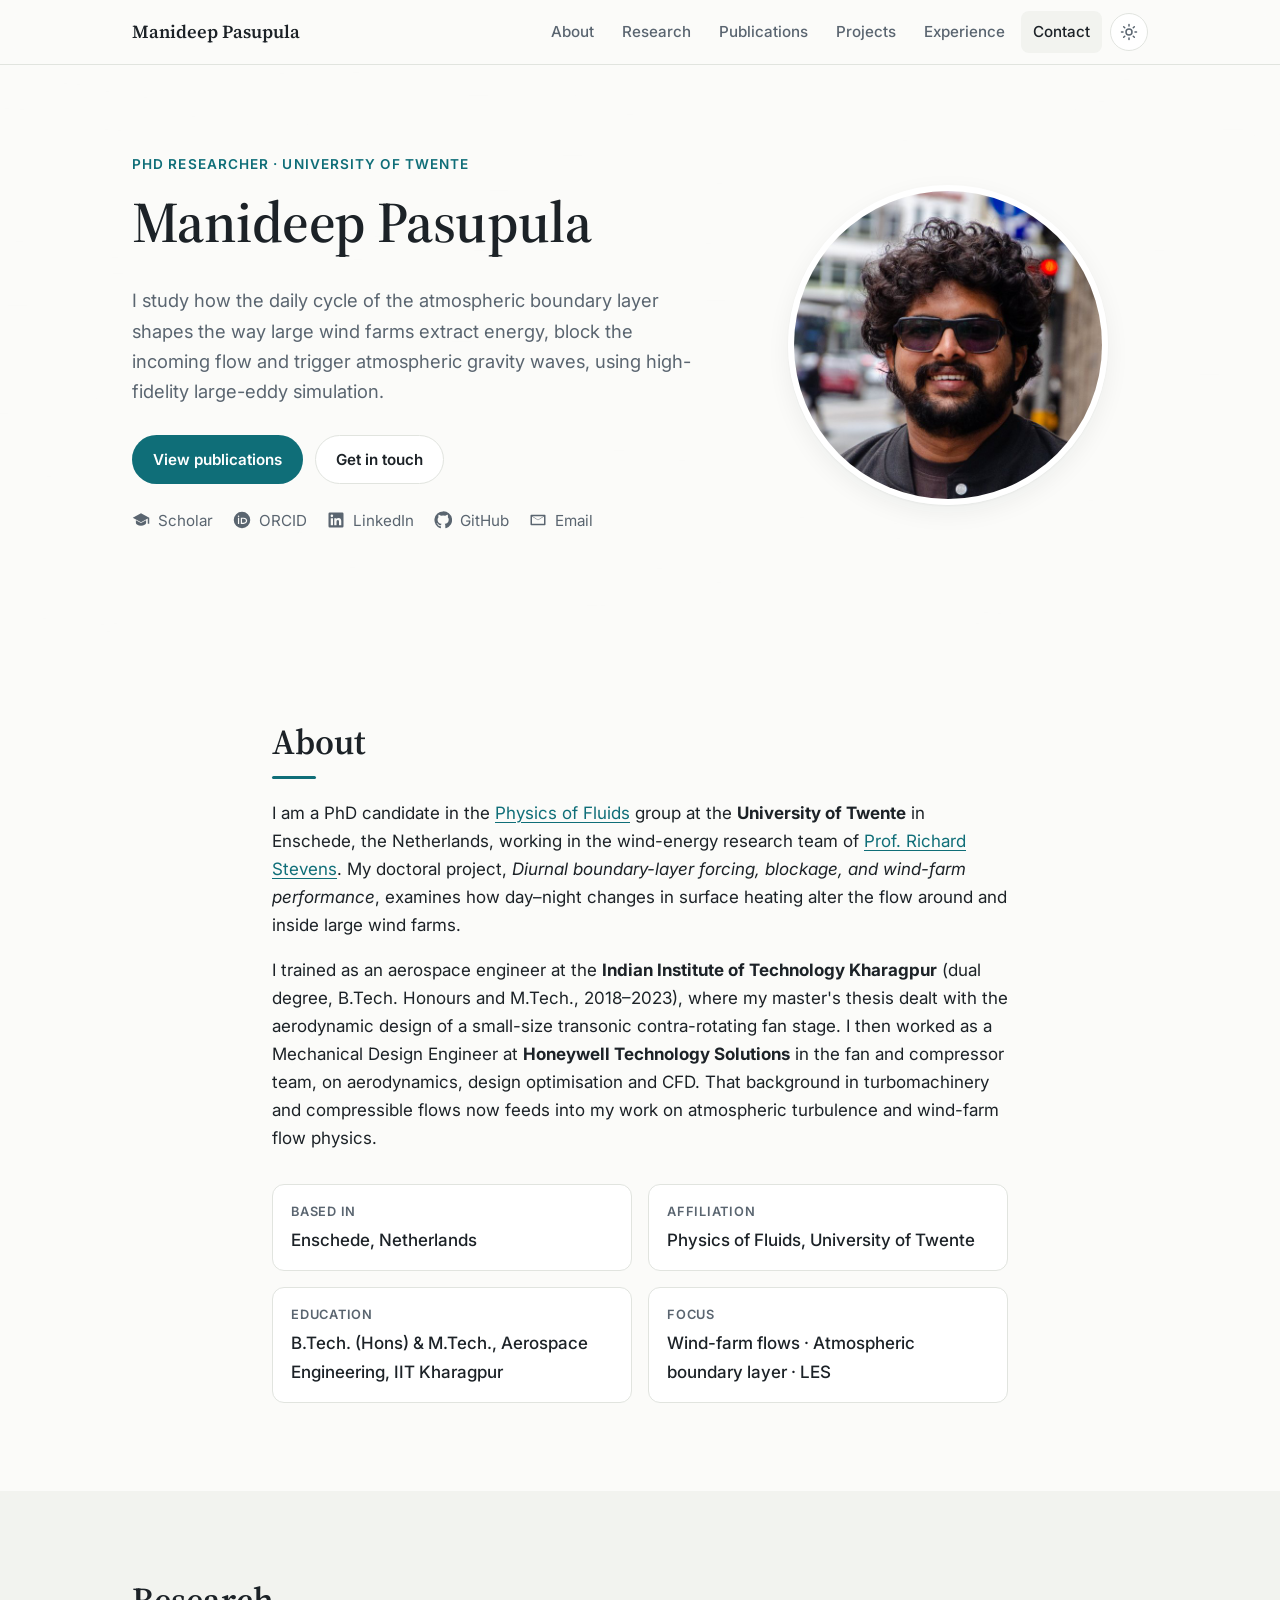
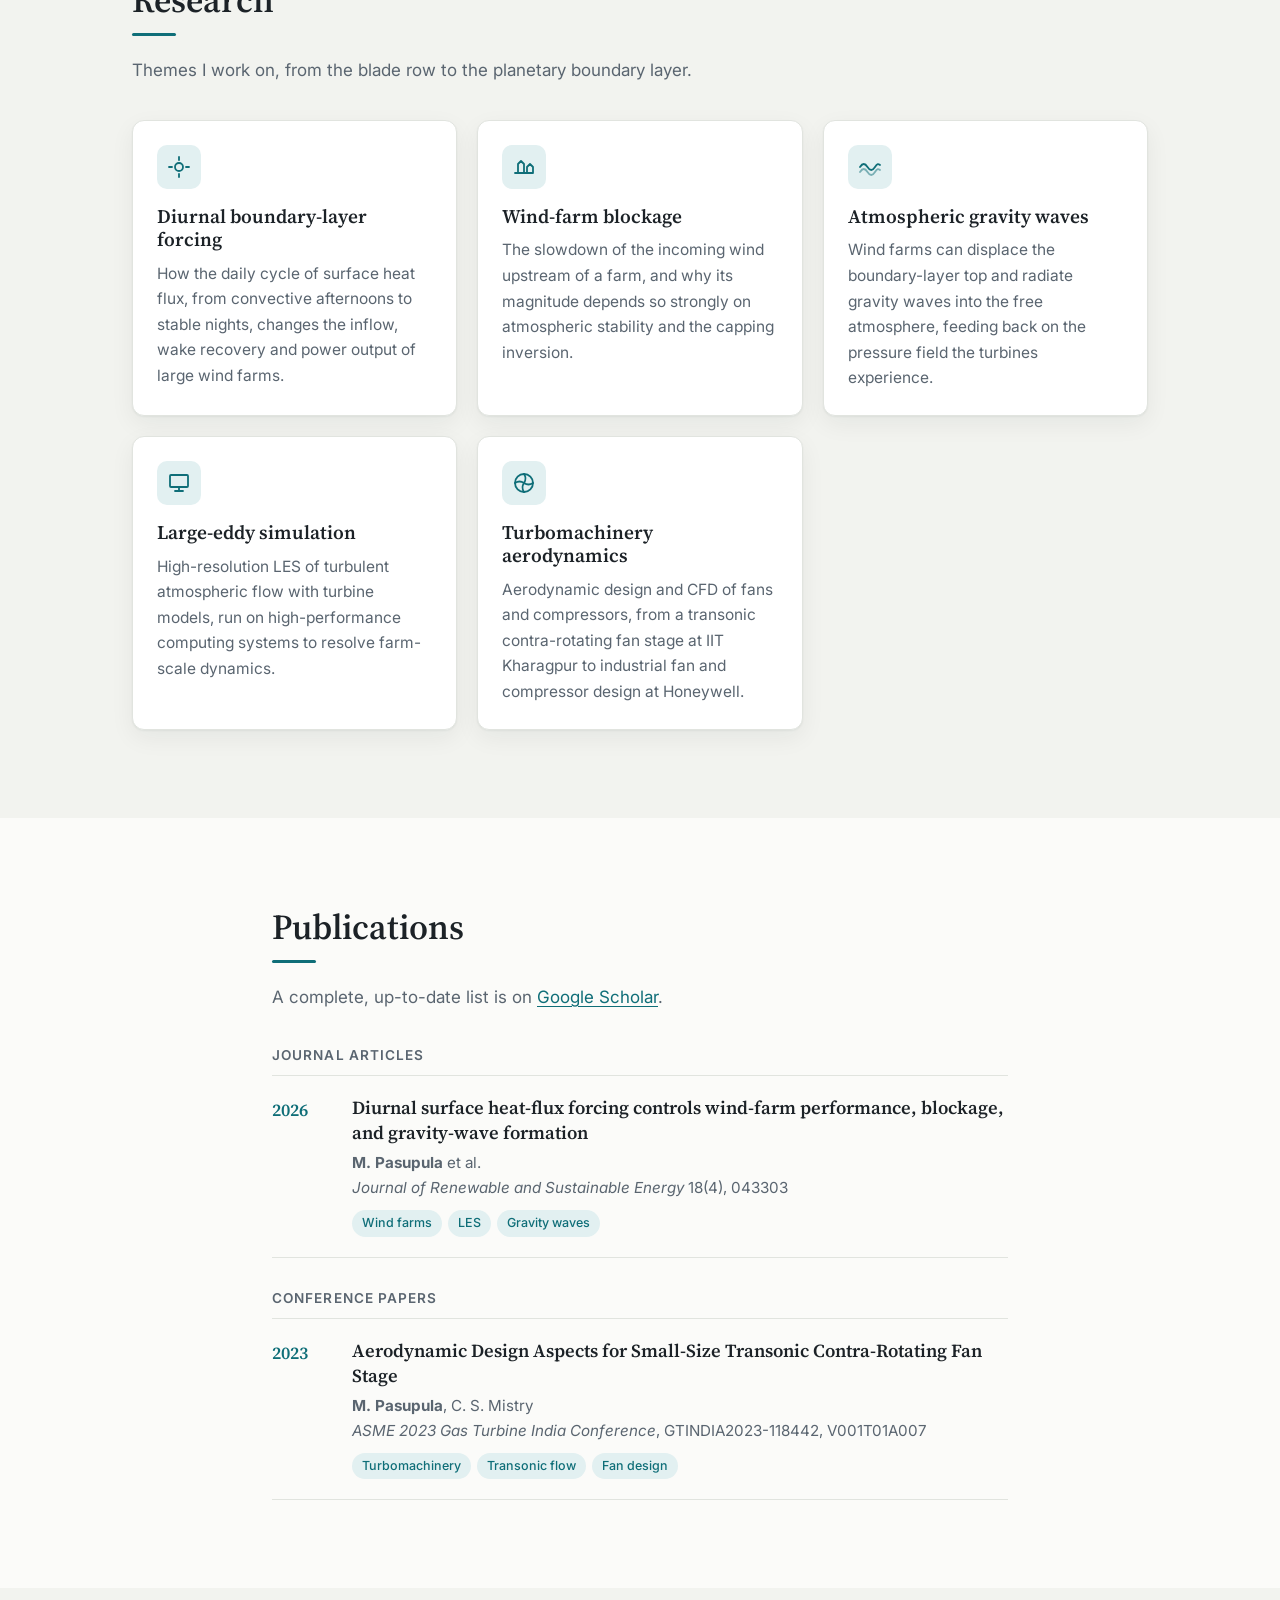
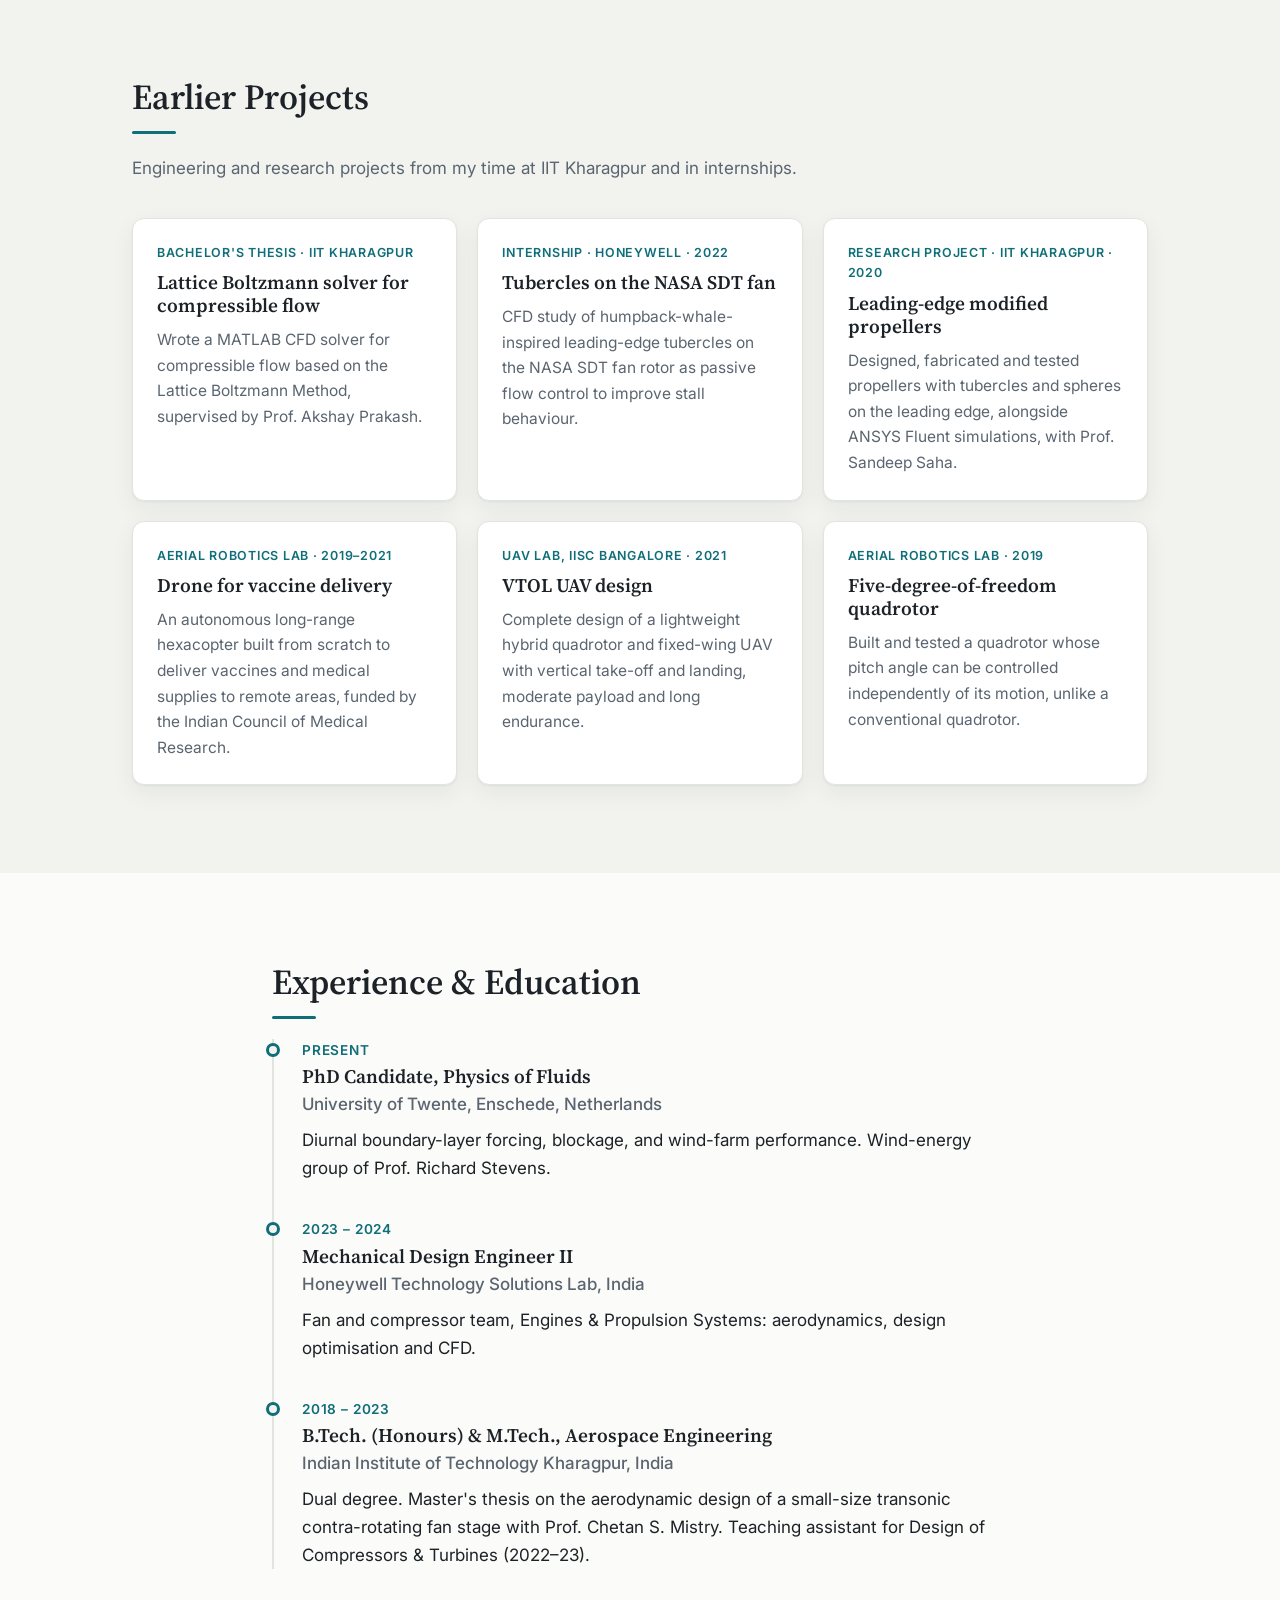
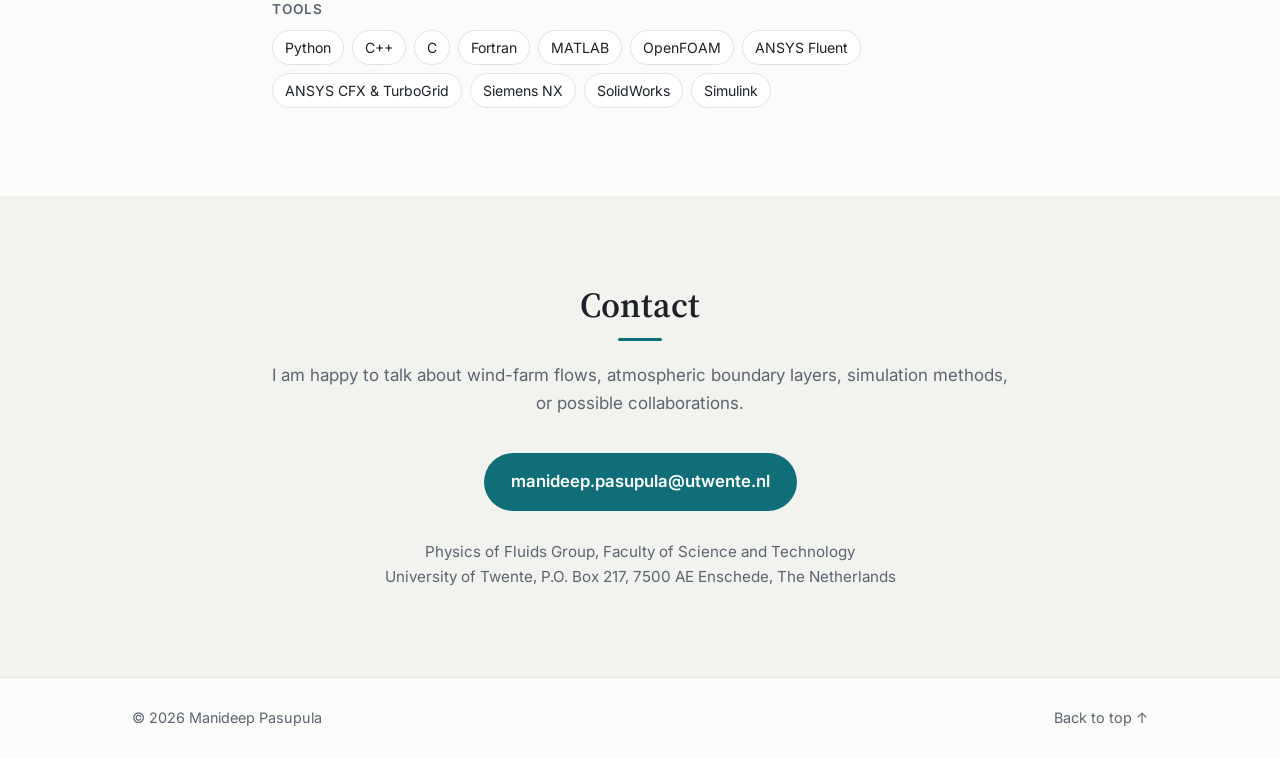
==== commit 95f8d34f: "Add Fortran to skills list Co-Authored-By: Claude Opus 5.5 (1M context) <noreply@anthropic.com> Clau" ====
--- a/index.html
+++ b/index.html
@@ -287,7 +287,7 @@
         </ol>
         <h3 class="pub-group">Tools</h3>
         <ul class="skills">
-          <li>Python</li><li>C++</li><li>C</li><li>MATLAB</li><li>OpenFOAM</li><li>ANSYS Fluent</li>
+          <li>Python</li><li>C++</li><li>C</li><li>Fortran</li><li>MATLAB</li><li>OpenFOAM</li><li>ANSYS Fluent</li>
           <li>ANSYS CFX &amp; TurboGrid</li><li>Siemens NX</li><li>SolidWorks</li><li>Simulink</li>
         </ul>
         <!-- Uncomment and point to your CV once it is in assets/:
